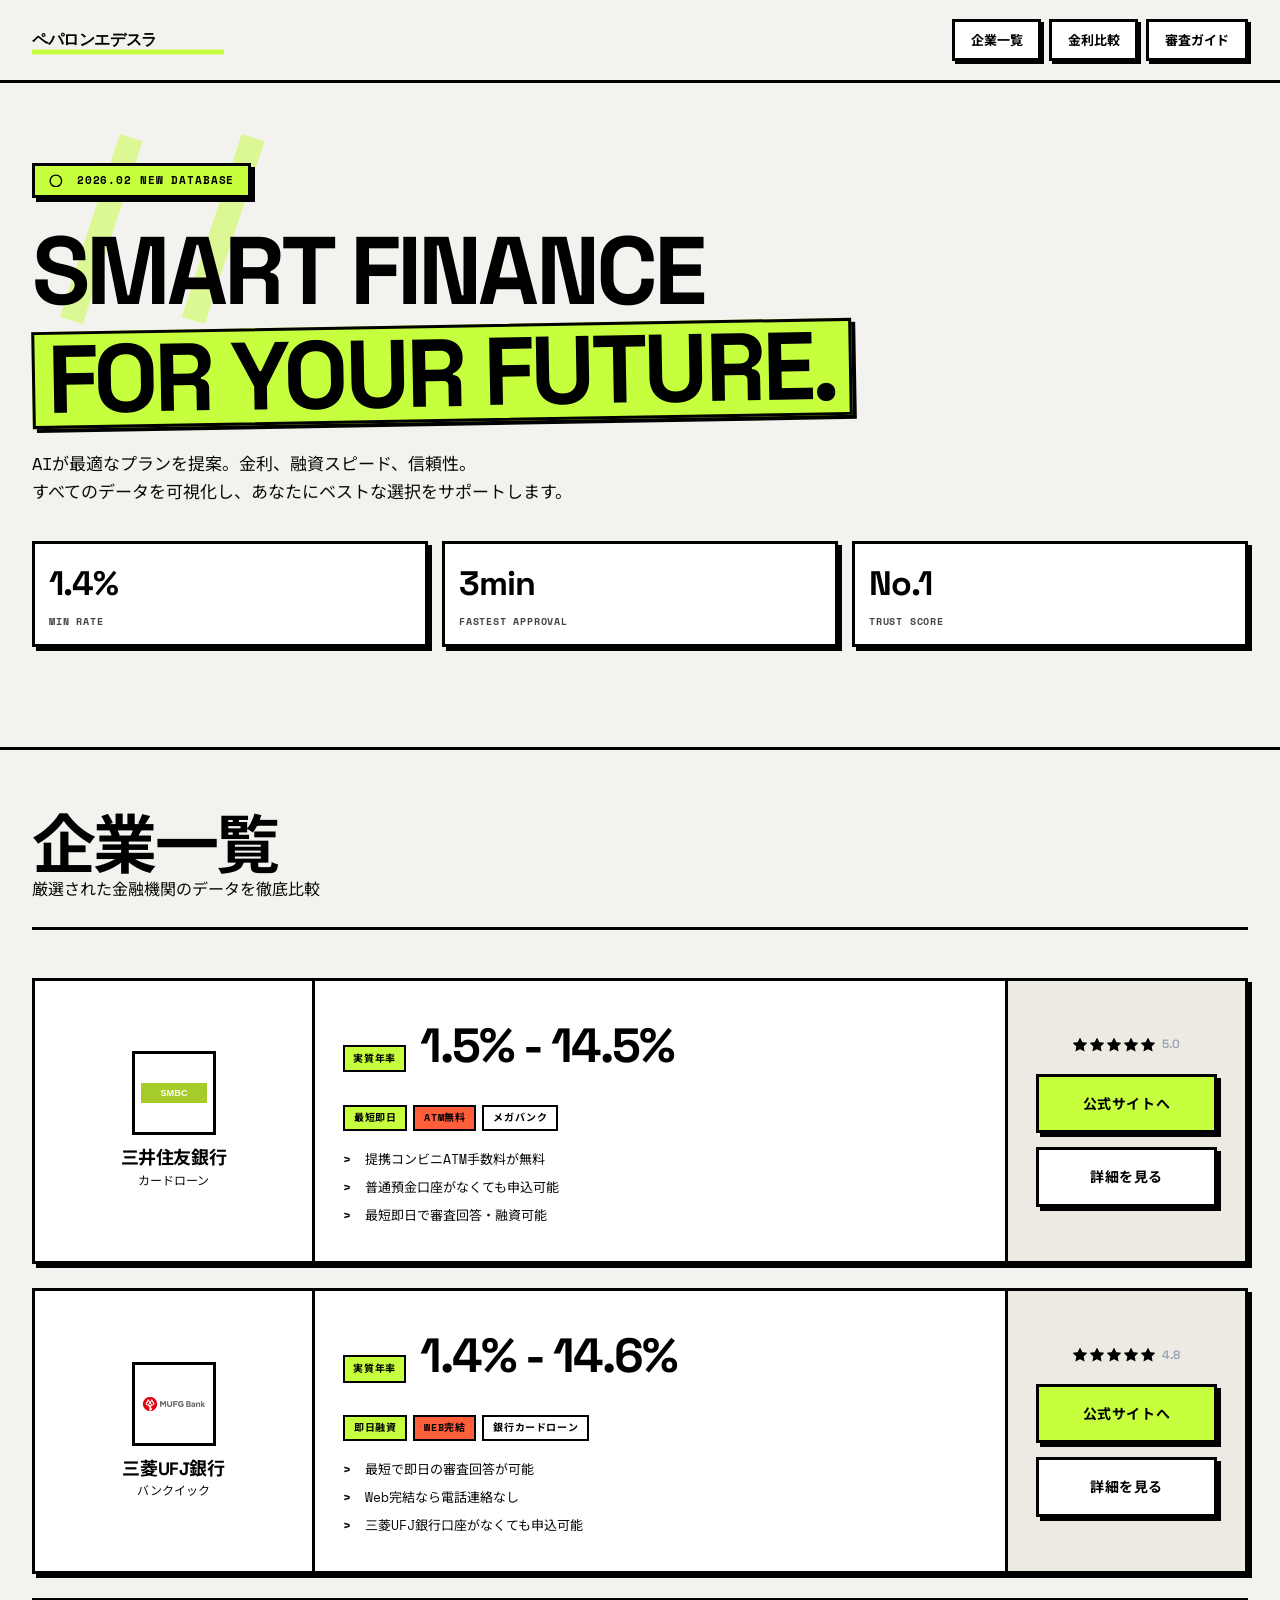
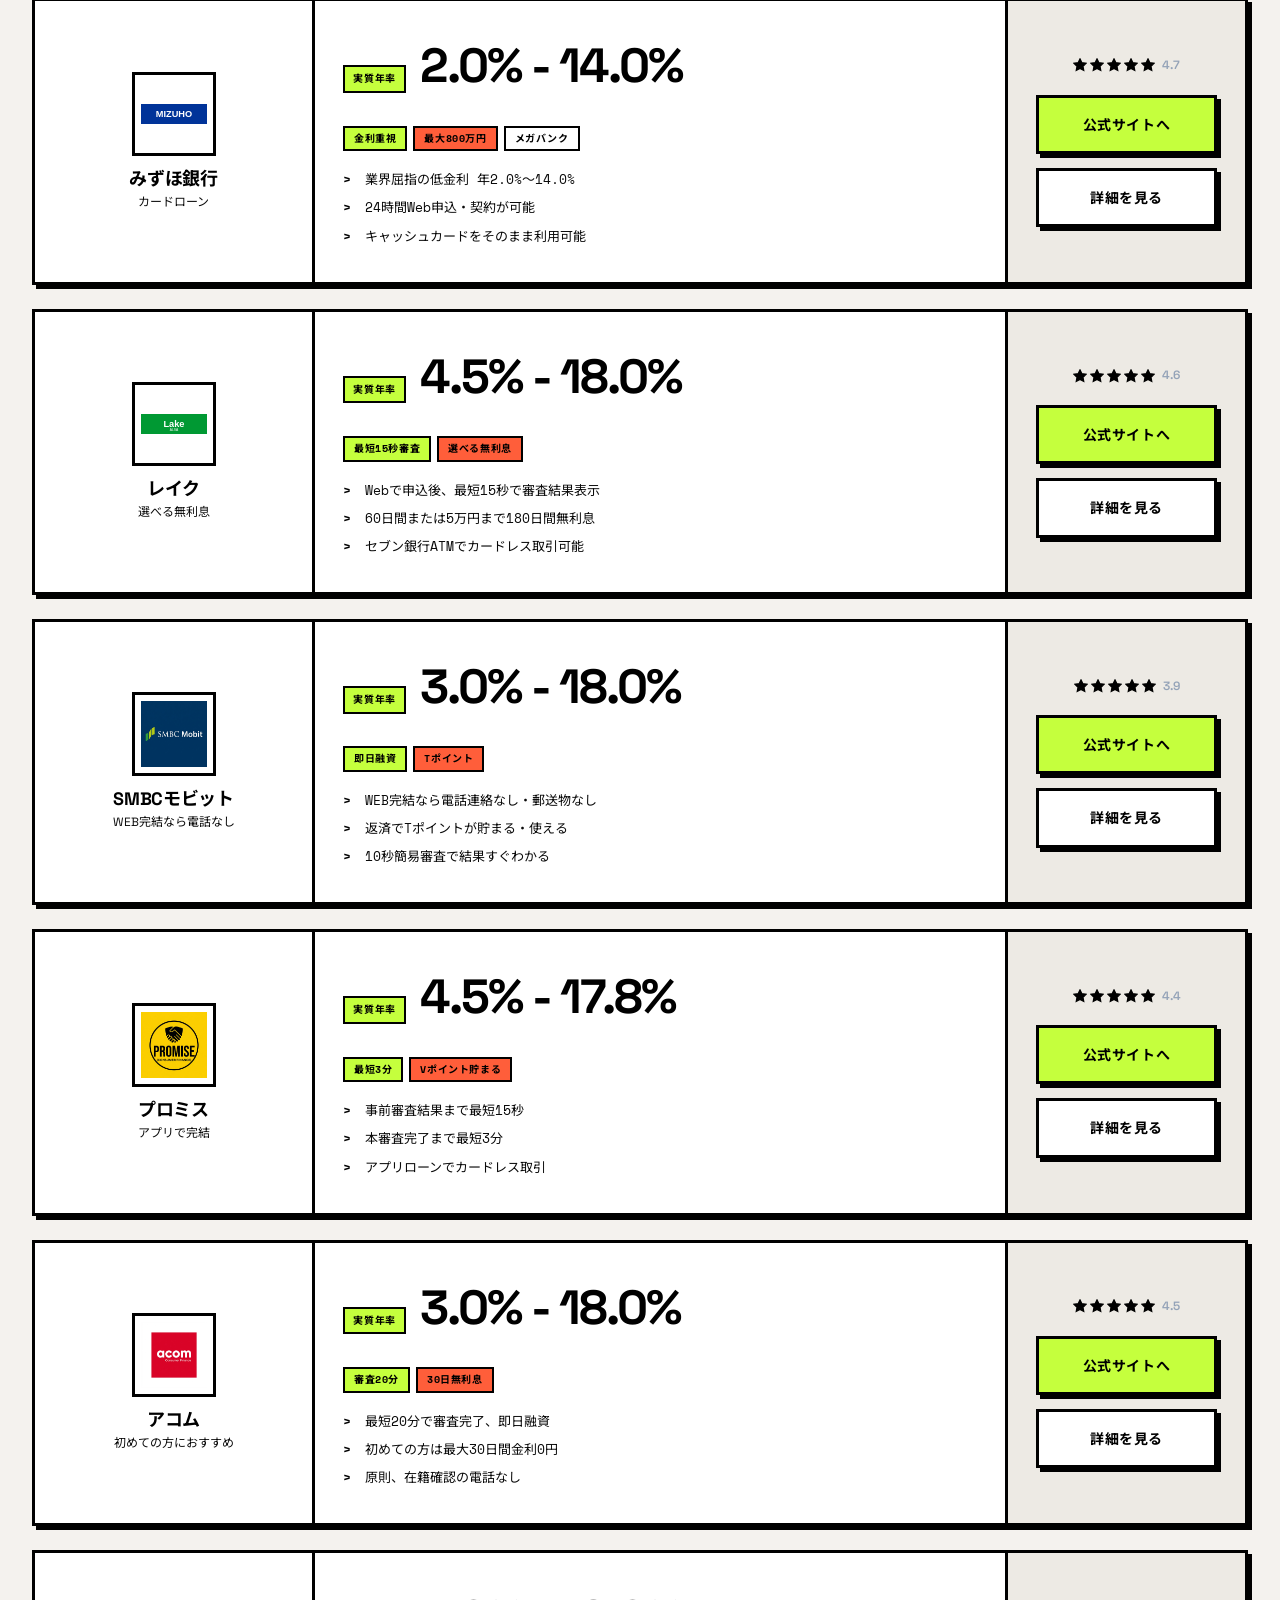
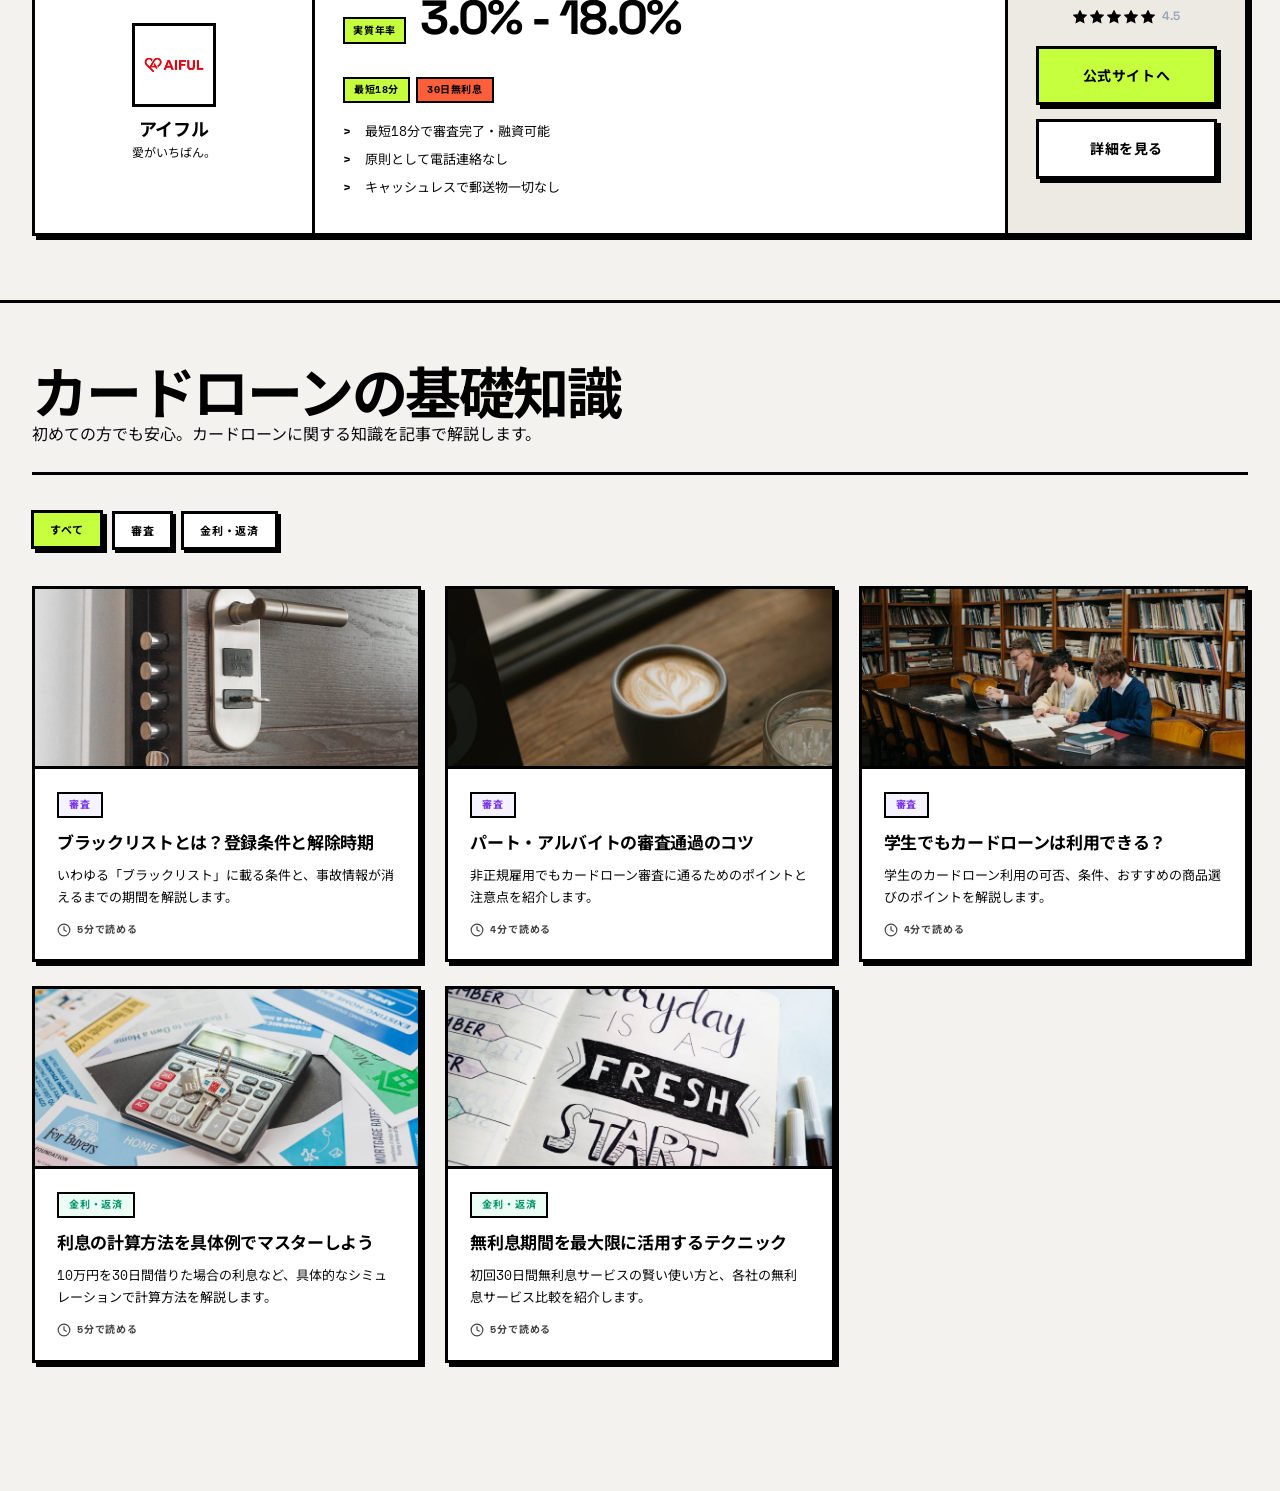
==== index.html @ 6bee485d "Initial commit: ペパロンエデスラ HTMLサイト" ====
<!DOCTYPE html>
<html lang="ja">

<head>
    <meta charset="UTF-8">
    <meta name="viewport" content="width=device-width, initial-scale=1.0">
    <link rel="icon" type="image/svg+xml" href="favicon.svg">
    <meta name="description" content="ペパロンエデスラ｜カードローンの主要8社を比較。金利と限度額、審査スピードを軸に厳選してまとめています。">
    <title>ペパロンエデスラ｜カードローン比較</title>

    <!-- Fonts -->
    <link rel="preconnect" href="https://fonts.googleapis.com">
    <link rel="preconnect" href="https://fonts.gstatic.com" crossorigin>
    <link
        href="https://fonts.googleapis.com/css2?family=Manrope:wght@400;600;700;800&family=Inter:wght@400;500;600;700&family=Noto+Sans+JP:wght@400;500;700&display=swap"
        rel="stylesheet">

    <!-- Main Stylesheet -->
    <link rel="stylesheet" href="style.css">
</head>

<body>

    <!-- HEADER -->
    <header class="site-header">
        <div class="container header-inner">
            <a href="index.html" class="logo">
                <img src="images/logo-full.svg" alt="ペパロンエデスラ" class="logo-full">
            </a>
            <button class="mobile-menu-btn" aria-label="Menu" aria-expanded="false">
                <span></span>
                <span></span>
                <span></span>
            </button>
            <nav class="nav-links">
                <a href="index.html#ranking" class="nav-link">企業一覧</a>
                <a href="compare.html" class="nav-link">金利比較</a>
                <a href="guide.html" class="nav-link">審査ガイド</a>
            </nav>
        </div>
    </header>

    <!-- HERO SECTION -->
    <section class="hero">
        <div class="container hero-grid">

            <!-- Hero Left: Content -->
            <div class="hero-content">
                <div class="hero-label">
                    <svg class="icon" xmlns="http://www.w3.org/2000/svg" viewBox="0 0 24 24" fill="currentColor"
                        stroke="none">
                        <circle cx="12" cy="12" r="10"></circle>
                    </svg> 2026.02 New Database
                </div>
                <h1 class="hero-title">
                    Smart Finance <br>
                    <span>for Your Future.</span>
                </h1>
                <p class="hero-desc">
                    AIが最適なプランを提案。金利、融資スピード、信頼性。<br>
                    すべてのデータを可視化し、あなたにベストな選択をサポートします。
                </p>

                <div class="hero-stats">
                    <div class="stat-item">
                        <span class="stat-val">1.4%</span>
                        <span class="stat-label">Min Rate</span>
                    </div>
                    <div class="stat-item">
                        <span class="stat-val">3min</span>
                        <span class="stat-label">Fastest Approval</span>
                    </div>
                    <div class="stat-item">
                        <span class="stat-val">No.1</span>
                        <span class="stat-label">Trust Score</span>
                    </div>
                </div>
            </div>


        </div>
    </section>

    <!-- RANKING SECTION -->
    <section class="section-ranking">
        <div class="container">

            <div class="ranking-header">
                <h2 class="ranking-title">企業一覧</h2>
                <p style="color:var(--ft-text-light)">厳選された金融機関のデータを徹底比較</p>
            </div>

            <div class="ranking-list">

                <!-- Rank 1: SMBC -->
                <div class="card card-ranking rank-1">

                    <div class="card-col-brand">
                        <img src="images/logo-smbc.svg" alt="SMBC" class="brand-logo-img">
                        <h3 class="brand-name">三井住友銀行</h3>
                        <p style="font-size:12px; color:var(--ft-text-light); margin-top:4px;">カードローン</p>
                    </div>
                    <div class="card-col-details">
                        <div class="rate-group">
                            <span class="rate-label">実質年率</span>
                            <span class="rate-value">1.5% - 14.5%</span>
                        </div>
                        <div class="badge-group">
                            <span class="badge badge-blue">最短即日</span>
                            <span class="badge badge-cyan">ATM無料</span>
                            <span class="badge badge-gray">メガバンク</span>
                        </div>
                        <ul class="feature-list">
                            <li><svg class="icon" xmlns="http://www.w3.org/2000/svg" viewBox="0 0 24 24">
                                    <polyline points="20 6 9 17 4 12"></polyline>
                                </svg> 提携コンビニATM手数料が無料</li>
                            <li><svg class="icon" xmlns="http://www.w3.org/2000/svg" viewBox="0 0 24 24">
                                    <polyline points="20 6 9 17 4 12"></polyline>
                                </svg> 普通預金口座がなくても申込可能</li>
                            <li><svg class="icon" xmlns="http://www.w3.org/2000/svg" viewBox="0 0 24 24">
                                    <polyline points="20 6 9 17 4 12"></polyline>
                                </svg> 最短即日で審査回答・融資可能</li>
                        </ul>
                    </div>
                    <div class="card-col-action">
                        <div class="review-stars">
                            <svg class="icon" xmlns="http://www.w3.org/2000/svg" viewBox="0 0 24 24" fill="currentColor"
                                stroke="none">
                                <polygon
                                    points="12 2 15.09 8.26 22 9.27 17 14.14 18.18 21.02 12 17.77 5.82 21.02 7 14.14 2 9.27 8.91 8.26 12 2">
                                </polygon>
                            </svg>
                            <svg class="icon" xmlns="http://www.w3.org/2000/svg" viewBox="0 0 24 24" fill="currentColor"
                                stroke="none">
                                <polygon
                                    points="12 2 15.09 8.26 22 9.27 17 14.14 18.18 21.02 12 17.77 5.82 21.02 7 14.14 2 9.27 8.91 8.26 12 2">
                                </polygon>
                            </svg>
                            <svg class="icon" xmlns="http://www.w3.org/2000/svg" viewBox="0 0 24 24" fill="currentColor"
                                stroke="none">
                                <polygon
                                    points="12 2 15.09 8.26 22 9.27 17 14.14 18.18 21.02 12 17.77 5.82 21.02 7 14.14 2 9.27 8.91 8.26 12 2">
                                </polygon>
                            </svg>
                            <svg class="icon" xmlns="http://www.w3.org/2000/svg" viewBox="0 0 24 24" fill="currentColor"
                                stroke="none">
                                <polygon
                                    points="12 2 15.09 8.26 22 9.27 17 14.14 18.18 21.02 12 17.77 5.82 21.02 7 14.14 2 9.27 8.91 8.26 12 2">
                                </polygon>
                            </svg>
                            <svg class="icon" xmlns="http://www.w3.org/2000/svg" viewBox="0 0 24 24" fill="currentColor"
                                stroke="none">
                                <polygon
                                    points="12 2 15.09 8.26 22 9.27 17 14.14 18.18 21.02 12 17.77 5.82 21.02 7 14.14 2 9.27 8.91 8.26 12 2">
                                </polygon>
                            </svg>
                            <span style="font-size:12px; color:#94a3b8; font-weight:600; margin-left:4px;">5.0</span>
                        </div>
                        <button class="btn btn-primary full-width">公式サイトへ</button>
                        <a href="smbc.html" class="btn btn-secondary full-width">詳細を見る</a>
                    </div>
                </div>

                <!-- Rank 2: MUFG -->
                <div class="card card-ranking rank-2">

                    <div class="card-col-brand">
                        <img src="images/mufg.png" alt="Mitsubishi UFJ Bank" class="brand-logo-img">
                        <h3 class="brand-name">三菱UFJ銀行</h3>
                        <p style="font-size:12px; color:var(--ft-text-light); margin-top:4px;">バンクイック</p>
                    </div>
                    <div class="card-col-details">
                        <div class="rate-group">
                            <span class="rate-label">実質年率</span>
                            <span class="rate-value">1.4% - 14.6%</span>
                        </div>
                        <div class="badge-group">
                            <span class="badge badge-blue">即日融資</span>
                            <span class="badge badge-cyan">Web完結</span>
                            <span class="badge badge-gray">銀行カードローン</span>
                        </div>
                        <ul class="feature-list">
                            <li><svg class="icon" xmlns="http://www.w3.org/2000/svg" viewBox="0 0 24 24">
                                    <polyline points="20 6 9 17 4 12"></polyline>
                                </svg> 最短で即日の審査回答が可能</li>
                            <li><svg class="icon" xmlns="http://www.w3.org/2000/svg" viewBox="0 0 24 24">
                                    <polyline points="20 6 9 17 4 12"></polyline>
                                </svg> Web完結なら電話連絡なし</li>
                            <li><svg class="icon" xmlns="http://www.w3.org/2000/svg" viewBox="0 0 24 24">
                                    <polyline points="20 6 9 17 4 12"></polyline>
                                </svg> 三菱UFJ銀行口座がなくても申込可能</li>
                        </ul>
                    </div>
                    <div class="card-col-action">
                        <div class="review-stars">
                            <svg class="icon" xmlns="http://www.w3.org/2000/svg" viewBox="0 0 24 24" fill="currentColor"
                                stroke="none">
                                <polygon
                                    points="12 2 15.09 8.26 22 9.27 17 14.14 18.18 21.02 12 17.77 5.82 21.02 7 14.14 2 9.27 8.91 8.26 12 2">
                                </polygon>
                            </svg>
                            <svg class="icon" xmlns="http://www.w3.org/2000/svg" viewBox="0 0 24 24" fill="currentColor"
                                stroke="none">
                                <polygon
                                    points="12 2 15.09 8.26 22 9.27 17 14.14 18.18 21.02 12 17.77 5.82 21.02 7 14.14 2 9.27 8.91 8.26 12 2">
                                </polygon>
                            </svg>
                            <svg class="icon" xmlns="http://www.w3.org/2000/svg" viewBox="0 0 24 24" fill="currentColor"
                                stroke="none">
                                <polygon
                                    points="12 2 15.09 8.26 22 9.27 17 14.14 18.18 21.02 12 17.77 5.82 21.02 7 14.14 2 9.27 8.91 8.26 12 2">
                                </polygon>
                            </svg>
                            <svg class="icon" xmlns="http://www.w3.org/2000/svg" viewBox="0 0 24 24" fill="currentColor"
                                stroke="none">
                                <polygon
                                    points="12 2 15.09 8.26 22 9.27 17 14.14 18.18 21.02 12 17.77 5.82 21.02 7 14.14 2 9.27 8.91 8.26 12 2">
                                </polygon>
                            </svg>
                            <svg class="icon" xmlns="http://www.w3.org/2000/svg" viewBox="0 0 24 24" fill="currentColor"
                                stroke="none">
                                <polygon
                                    points="12 2 15.09 8.26 22 9.27 17 14.14 18.18 21.02 12 17.77 5.82 21.02 7 14.14 2 9.27 8.91 8.26 12 2">
                                </polygon>
                            </svg>
                            <span style="font-size:12px; color:#94a3b8; font-weight:600; margin-left:4px;">4.8</span>
                        </div>
                        <button class="btn btn-primary full-width">公式サイトへ</button>
                        <a href="mufg.html" class="btn btn-secondary full-width">詳細を見る</a>
                    </div>
                </div>

                <!-- Rank 3: Mizuho -->
                <div class="card card-ranking rank-3">

                    <div class="card-col-brand">
                        <img src="images/logo-mizuho.svg" alt="Mizuho Bank" class="brand-logo-img">
                        <h3 class="brand-name">みずほ銀行</h3>
                        <p style="font-size:12px; color:var(--ft-text-light); margin-top:4px;">カードローン</p>
                    </div>
                    <div class="card-col-details">
                        <div class="rate-group">
                            <span class="rate-label">実質年率</span>
                            <span class="rate-value">2.0% - 14.0%</span>
                        </div>
                        <div class="badge-group">
                            <span class="badge badge-blue">金利重視</span>
                            <span class="badge badge-cyan">最大800万円</span>
                            <span class="badge badge-gray">メガバンク</span>
                        </div>
                        <ul class="feature-list">
                            <li><svg class="icon" xmlns="http://www.w3.org/2000/svg" viewBox="0 0 24 24">
                                    <polyline points="20 6 9 17 4 12"></polyline>
                                </svg> 業界屈指の低金利 年2.0%〜14.0%</li>
                            <li><svg class="icon" xmlns="http://www.w3.org/2000/svg" viewBox="0 0 24 24">
                                    <polyline points="20 6 9 17 4 12"></polyline>
                                </svg> 24時間Web申込・契約が可能</li>
                            <li><svg class="icon" xmlns="http://www.w3.org/2000/svg" viewBox="0 0 24 24">
                                    <polyline points="20 6 9 17 4 12"></polyline>
                                </svg> キャッシュカードをそのまま利用可能</li>
                        </ul>
                    </div>
                    <div class="card-col-action">
                        <div class="review-stars">
                            <svg class="icon" xmlns="http://www.w3.org/2000/svg" viewBox="0 0 24 24" fill="currentColor"
                                stroke="none">
                                <polygon
                                    points="12 2 15.09 8.26 22 9.27 17 14.14 18.18 21.02 12 17.77 5.82 21.02 7 14.14 2 9.27 8.91 8.26 12 2">
                                </polygon>
                            </svg>
                            <svg class="icon" xmlns="http://www.w3.org/2000/svg" viewBox="0 0 24 24" fill="currentColor"
                                stroke="none">
                                <polygon
                                    points="12 2 15.09 8.26 22 9.27 17 14.14 18.18 21.02 12 17.77 5.82 21.02 7 14.14 2 9.27 8.91 8.26 12 2">
                                </polygon>
                            </svg>
                            <svg class="icon" xmlns="http://www.w3.org/2000/svg" viewBox="0 0 24 24" fill="currentColor"
                                stroke="none">
                                <polygon
                                    points="12 2 15.09 8.26 22 9.27 17 14.14 18.18 21.02 12 17.77 5.82 21.02 7 14.14 2 9.27 8.91 8.26 12 2">
                                </polygon>
                            </svg>
                            <svg class="icon" xmlns="http://www.w3.org/2000/svg" viewBox="0 0 24 24" fill="currentColor"
                                stroke="none">
                                <polygon
                                    points="12 2 15.09 8.26 22 9.27 17 14.14 18.18 21.02 12 17.77 5.82 21.02 7 14.14 2 9.27 8.91 8.26 12 2">
                                </polygon>
                            </svg>
                            <svg class="icon" xmlns="http://www.w3.org/2000/svg" viewBox="0 0 24 24" fill="currentColor"
                                stroke="none">
                                <polygon
                                    points="12 2 15.09 8.26 22 9.27 17 14.14 18.18 21.02 12 17.77 5.82 21.02 7 14.14 2 9.27 8.91 8.26 12 2">
                                </polygon>
                            </svg>
                            <span style="font-size:12px; color:#94a3b8; font-weight:600; margin-left:4px;">4.7</span>
                        </div>
                        <button class="btn btn-primary full-width">公式サイトへ</button>
                        <a href="mizuho.html" class="btn btn-secondary full-width">詳細を見る</a>
                    </div>
                </div>

                <!-- Rank 4: Lake -->
                <div class="card card-ranking">

                    <div class="card-col-brand">
                        <img src="images/logo-lake.svg" alt="Lake" class="brand-logo-img">
                        <h3 class="brand-name">レイク</h3>
                        <p style="font-size:12px; color:var(--ft-text-light); margin-top:4px;">選べる無利息</p>
                    </div>
                    <div class="card-col-details">
                        <div class="rate-group">
                            <span class="rate-label">実質年率</span>
                            <span class="rate-value">4.5% - 18.0%</span>
                        </div>
                        <div class="badge-group">
                            <span class="badge badge-blue">最短15秒審査</span>
                            <span class="badge badge-cyan">選べる無利息</span>
                        </div>
                        <ul class="feature-list">
                            <li><svg class="icon" xmlns="http://www.w3.org/2000/svg" viewBox="0 0 24 24">
                                    <polyline points="20 6 9 17 4 12"></polyline>
                                </svg> Webで申込後、最短15秒で審査結果表示</li>
                            <li><svg class="icon" xmlns="http://www.w3.org/2000/svg" viewBox="0 0 24 24">
                                    <polyline points="20 6 9 17 4 12"></polyline>
                                </svg> 60日間または5万円まで180日間無利息</li>
                            <li><svg class="icon" xmlns="http://www.w3.org/2000/svg" viewBox="0 0 24 24">
                                    <polyline points="20 6 9 17 4 12"></polyline>
                                </svg> セブン銀行ATMでカードレス取引可能</li>
                        </ul>
                    </div>
                    <div class="card-col-action">
                        <div class="review-stars">
                            <svg class="icon" xmlns="http://www.w3.org/2000/svg" viewBox="0 0 24 24" fill="currentColor"
                                stroke="none">
                                <polygon
                                    points="12 2 15.09 8.26 22 9.27 17 14.14 18.18 21.02 12 17.77 5.82 21.02 7 14.14 2 9.27 8.91 8.26 12 2">
                                </polygon>
                            </svg>
                            <svg class="icon" xmlns="http://www.w3.org/2000/svg" viewBox="0 0 24 24" fill="currentColor"
                                stroke="none">
                                <polygon
                                    points="12 2 15.09 8.26 22 9.27 17 14.14 18.18 21.02 12 17.77 5.82 21.02 7 14.14 2 9.27 8.91 8.26 12 2">
                                </polygon>
                            </svg>
                            <svg class="icon" xmlns="http://www.w3.org/2000/svg" viewBox="0 0 24 24" fill="currentColor"
                                stroke="none">
                                <polygon
                                    points="12 2 15.09 8.26 22 9.27 17 14.14 18.18 21.02 12 17.77 5.82 21.02 7 14.14 2 9.27 8.91 8.26 12 2">
                                </polygon>
                            </svg>
                            <svg class="icon" xmlns="http://www.w3.org/2000/svg" viewBox="0 0 24 24" fill="currentColor"
                                stroke="none">
                                <polygon
                                    points="12 2 15.09 8.26 22 9.27 17 14.14 18.18 21.02 12 17.77 5.82 21.02 7 14.14 2 9.27 8.91 8.26 12 2">
                                </polygon>
                            </svg>
                            <svg class="icon" xmlns="http://www.w3.org/2000/svg" viewBox="0 0 24 24" fill="currentColor"
                                stroke="none">
                                <polygon
                                    points="12 2 15.09 8.26 22 9.27 17 14.14 18.18 21.02 12 17.77 5.82 21.02 7 14.14 2 9.27 8.91 8.26 12 2">
                                </polygon>
                            </svg>
                            <span style="font-size:12px; color:#94a3b8; font-weight:600; margin-left:4px;">4.6</span>
                        </div>
                        <button class="btn btn-primary full-width">公式サイトへ</button>
                        <a href="lake.html" class="btn btn-secondary full-width">詳細を見る</a>
                    </div>
                </div>

                <!-- Rank 5: Mobit -->
                <div class="card card-ranking">

                    <div class="card-col-brand">
                        <img src="images/mobit.png" alt="SMBC Mobit" class="brand-logo-img">
                        <h3 class="brand-name">SMBCモビット</h3>
                        <p style="font-size:12px; color:var(--ft-text-light); margin-top:4px;">WEB完結なら電話なし</p>
                    </div>
                    <div class="card-col-details">
                        <div class="rate-group">
                            <span class="rate-label">実質年率</span>
                            <span class="rate-value">3.0% - 18.0%</span>
                        </div>
                        <div class="badge-group">
                            <span class="badge badge-blue">即日融資</span>
                            <span class="badge badge-cyan">Tポイント</span>
                        </div>
                        <ul class="feature-list">
                            <li><svg class="icon" xmlns="http://www.w3.org/2000/svg" viewBox="0 0 24 24">
                                    <polyline points="20 6 9 17 4 12"></polyline>
                                </svg> WEB完結なら電話連絡なし・郵送物なし</li>
                            <li><svg class="icon" xmlns="http://www.w3.org/2000/svg" viewBox="0 0 24 24">
                                    <polyline points="20 6 9 17 4 12"></polyline>
                                </svg> 返済でTポイントが貯まる・使える</li>
                            <li><svg class="icon" xmlns="http://www.w3.org/2000/svg" viewBox="0 0 24 24">
                                    <polyline points="20 6 9 17 4 12"></polyline>
                                </svg> 10秒簡易審査で結果すぐわかる</li>
                        </ul>
                    </div>
                    <div class="card-col-action">
                        <div class="review-stars">
                            <svg class="icon" xmlns="http://www.w3.org/2000/svg" viewBox="0 0 24 24" fill="currentColor"
                                stroke="none">
                                <polygon
                                    points="12 2 15.09 8.26 22 9.27 17 14.14 18.18 21.02 12 17.77 5.82 21.02 7 14.14 2 9.27 8.91 8.26 12 2">
                                </polygon>
                            </svg>
                            <svg class="icon" xmlns="http://www.w3.org/2000/svg" viewBox="0 0 24 24" fill="currentColor"
                                stroke="none">
                                <polygon
                                    points="12 2 15.09 8.26 22 9.27 17 14.14 18.18 21.02 12 17.77 5.82 21.02 7 14.14 2 9.27 8.91 8.26 12 2">
                                </polygon>
                            </svg>
                            <svg class="icon" xmlns="http://www.w3.org/2000/svg" viewBox="0 0 24 24" fill="currentColor"
                                stroke="none">
                                <polygon
                                    points="12 2 15.09 8.26 22 9.27 17 14.14 18.18 21.02 12 17.77 5.82 21.02 7 14.14 2 9.27 8.91 8.26 12 2">
                                </polygon>
                            </svg>
                            <svg class="icon" xmlns="http://www.w3.org/2000/svg" viewBox="0 0 24 24" fill="currentColor"
                                stroke="none">
                                <polygon
                                    points="12 2 15.09 8.26 22 9.27 17 14.14 18.18 21.02 12 17.77 5.82 21.02 7 14.14 2 9.27 8.91 8.26 12 2">
                                </polygon>
                            </svg>
                            <svg class="icon" xmlns="http://www.w3.org/2000/svg" viewBox="0 0 24 24" fill="none"
                                stroke="currentColor">
                                <polygon
                                    points="12 2 15.09 8.26 22 9.27 17 14.14 18.18 21.02 12 17.77 5.82 21.02 7 14.14 2 9.27 8.91 8.26 12 2">
                                </polygon>
                            </svg>
                            <span style="font-size:12px; color:#94a3b8; font-weight:600; margin-left:4px;">3.9</span>
                        </div>
                        <button class="btn btn-primary full-width">公式サイトへ</button>
                        <a href="mobit.html" class="btn btn-secondary full-width">詳細を見る</a>
                    </div>
                </div>

                <!-- Rank 6: Promise -->
                <div class="card card-ranking">

                    <div class="card-col-brand">
                        <img src="images/promise.png" alt="Promise" class="brand-logo-img">
                        <h3 class="brand-name">プロミス</h3>
                        <p style="font-size:12px; color:var(--ft-text-light); margin-top:4px;">アプリで完結</p>
                    </div>
                    <div class="card-col-details">
                        <div class="rate-group">
                            <span class="rate-label">実質年率</span>
                            <span class="rate-value">4.5% - 17.8%</span>
                        </div>
                        <div class="badge-group">
                            <span class="badge badge-blue">最短3分</span>
                            <span class="badge badge-cyan">Vポイント貯まる</span>
                        </div>
                        <ul class="feature-list">
                            <li><svg class="icon" xmlns="http://www.w3.org/2000/svg" viewBox="0 0 24 24">
                                    <polyline points="20 6 9 17 4 12"></polyline>
                                </svg> 事前審査結果まで最短15秒</li>
                            <li><svg class="icon" xmlns="http://www.w3.org/2000/svg" viewBox="0 0 24 24">
                                    <polyline points="20 6 9 17 4 12"></polyline>
                                </svg> 本審査完了まで最短3分</li>
                            <li><svg class="icon" xmlns="http://www.w3.org/2000/svg" viewBox="0 0 24 24">
                                    <polyline points="20 6 9 17 4 12"></polyline>
                                </svg> アプリローンでカードレス取引</li>
                        </ul>
                    </div>
                    <div class="card-col-action">
                        <div class="review-stars">
                            <svg class="icon" xmlns="http://www.w3.org/2000/svg" viewBox="0 0 24 24" fill="currentColor"
                                stroke="none">
                                <polygon
                                    points="12 2 15.09 8.26 22 9.27 17 14.14 18.18 21.02 12 17.77 5.82 21.02 7 14.14 2 9.27 8.91 8.26 12 2">
                                </polygon>
                            </svg>
                            <svg class="icon" xmlns="http://www.w3.org/2000/svg" viewBox="0 0 24 24" fill="currentColor"
                                stroke="none">
                                <polygon
                                    points="12 2 15.09 8.26 22 9.27 17 14.14 18.18 21.02 12 17.77 5.82 21.02 7 14.14 2 9.27 8.91 8.26 12 2">
                                </polygon>
                            </svg>
                            <svg class="icon" xmlns="http://www.w3.org/2000/svg" viewBox="0 0 24 24" fill="currentColor"
                                stroke="none">
                                <polygon
                                    points="12 2 15.09 8.26 22 9.27 17 14.14 18.18 21.02 12 17.77 5.82 21.02 7 14.14 2 9.27 8.91 8.26 12 2">
                                </polygon>
                            </svg>
                            <svg class="icon" xmlns="http://www.w3.org/2000/svg" viewBox="0 0 24 24" fill="currentColor"
                                stroke="none">
                                <polygon
                                    points="12 2 15.09 8.26 22 9.27 17 14.14 18.18 21.02 12 17.77 5.82 21.02 7 14.14 2 9.27 8.91 8.26 12 2">
                                </polygon>
                            </svg>
                            <svg class="icon" xmlns="http://www.w3.org/2000/svg" viewBox="0 0 24 24" fill="none"
                                stroke="currentColor">
                                <polygon
                                    points="12 2 15.09 8.26 22 9.27 17 14.14 18.18 21.02 12 17.77 5.82 21.02 7 14.14 2 9.27 8.91 8.26 12 2">
                                </polygon>
                            </svg>
                            <span style="font-size:12px; color:#94a3b8; font-weight:600; margin-left:4px;">4.4</span>
                        </div>
                        <button class="btn btn-primary full-width">公式サイトへ</button>
                        <a href="promise.html" class="btn btn-secondary full-width">詳細を見る</a>
                    </div>
                </div>

                <!-- Rank 7: Acom -->
                <div class="card card-ranking">

                    <div class="card-col-brand">
                        <img src="images/acom.png" alt="Acom" class="brand-logo-img">
                        <h3 class="brand-name">アコム</h3>
                        <p style="font-size:12px; color:var(--ft-text-light); margin-top:4px;">初めての方におすすめ</p>
                    </div>
                    <div class="card-col-details">
                        <div class="rate-group">
                            <span class="rate-label">実質年率</span>
                            <span class="rate-value">3.0% - 18.0%</span>
                        </div>
                        <div class="badge-group">
                            <span class="badge badge-blue">審査20分</span>
                            <span class="badge badge-cyan">30日無利息</span>
                        </div>
                        <ul class="feature-list">
                            <li><svg class="icon" xmlns="http://www.w3.org/2000/svg" viewBox="0 0 24 24">
                                    <polyline points="20 6 9 17 4 12"></polyline>
                                </svg> 最短20分で審査完了、即日融資</li>
                            <li><svg class="icon" xmlns="http://www.w3.org/2000/svg" viewBox="0 0 24 24">
                                    <polyline points="20 6 9 17 4 12"></polyline>
                                </svg> 初めての方は最大30日間金利0円</li>
                            <li><svg class="icon" xmlns="http://www.w3.org/2000/svg" viewBox="0 0 24 24">
                                    <polyline points="20 6 9 17 4 12"></polyline>
                                </svg> 原則、在籍確認の電話なし</li>
                        </ul>
                    </div>
                    <div class="card-col-action">
                        <div class="review-stars">
                            <svg class="icon" xmlns="http://www.w3.org/2000/svg" viewBox="0 0 24 24" fill="currentColor"
                                stroke="none">
                                <polygon
                                    points="12 2 15.09 8.26 22 9.27 17 14.14 18.18 21.02 12 17.77 5.82 21.02 7 14.14 2 9.27 8.91 8.26 12 2">
                                </polygon>
                            </svg>
                            <svg class="icon" xmlns="http://www.w3.org/2000/svg" viewBox="0 0 24 24" fill="currentColor"
                                stroke="none">
                                <polygon
                                    points="12 2 15.09 8.26 22 9.27 17 14.14 18.18 21.02 12 17.77 5.82 21.02 7 14.14 2 9.27 8.91 8.26 12 2">
                                </polygon>
                            </svg>
                            <svg class="icon" xmlns="http://www.w3.org/2000/svg" viewBox="0 0 24 24" fill="currentColor"
                                stroke="none">
                                <polygon
                                    points="12 2 15.09 8.26 22 9.27 17 14.14 18.18 21.02 12 17.77 5.82 21.02 7 14.14 2 9.27 8.91 8.26 12 2">
                                </polygon>
                            </svg>
                            <svg class="icon" xmlns="http://www.w3.org/2000/svg" viewBox="0 0 24 24" fill="currentColor"
                                stroke="none">
                                <polygon
                                    points="12 2 15.09 8.26 22 9.27 17 14.14 18.18 21.02 12 17.77 5.82 21.02 7 14.14 2 9.27 8.91 8.26 12 2">
                                </polygon>
                            </svg>
                            <svg class="icon" xmlns="http://www.w3.org/2000/svg" viewBox="0 0 24 24" fill="none"
                                stroke="currentColor">
                                <polygon
                                    points="12 2 15.09 8.26 22 9.27 17 14.14 18.18 21.02 12 17.77 5.82 21.02 7 14.14 2 9.27 8.91 8.26 12 2">
                                </polygon>
                            </svg>
                            <span style="font-size:12px; color:#94a3b8; font-weight:600; margin-left:4px;">4.5</span>
                        </div>
                        <button class="btn btn-primary full-width">公式サイトへ</button>
                        <a href="acom.html" class="btn btn-secondary full-width">詳細を見る</a>
                    </div>
                </div>

                <!-- Rank 8: Aiful -->
                <div class="card card-ranking">

                    <div class="card-col-brand">
                        <img src="images/aiful.png" alt="Aiful" class="brand-logo-img">
                        <h3 class="brand-name">アイフル</h3>
                        <p style="font-size:12px; color:var(--ft-text-light); margin-top:4px;">愛がいちばん。</p>
                    </div>
                    <div class="card-col-details">
                        <div class="rate-group">
                            <span class="rate-label">実質年率</span>
                            <span class="rate-value">3.0% - 18.0%</span>
                        </div>
                        <div class="badge-group">
                            <span class="badge badge-blue">最短18分</span>
                            <span class="badge badge-cyan">30日無利息</span>
                        </div>
                        <ul class="feature-list">
                            <li><svg class="icon" xmlns="http://www.w3.org/2000/svg" viewBox="0 0 24 24">
                                    <polyline points="20 6 9 17 4 12"></polyline>
                                </svg> 最短18分で審査完了・融資可能</li>
                            <li><svg class="icon" xmlns="http://www.w3.org/2000/svg" viewBox="0 0 24 24">
                                    <polyline points="20 6 9 17 4 12"></polyline>
                                </svg> 原則として電話連絡なし</li>
                            <li><svg class="icon" xmlns="http://www.w3.org/2000/svg" viewBox="0 0 24 24">
                                    <polyline points="20 6 9 17 4 12"></polyline>
                                </svg> キャッシュレスで郵送物一切なし</li>
                        </ul>
                    </div>
                    <div class="card-col-action">
                        <div class="review-stars">
                            <svg class="icon" xmlns="http://www.w3.org/2000/svg" viewBox="0 0 24 24" fill="currentColor"
                                stroke="none">
                                <polygon
                                    points="12 2 15.09 8.26 22 9.27 17 14.14 18.18 21.02 12 17.77 5.82 21.02 7 14.14 2 9.27 8.91 8.26 12 2">
                                </polygon>
                            </svg>
                            <svg class="icon" xmlns="http://www.w3.org/2000/svg" viewBox="0 0 24 24" fill="currentColor"
                                stroke="none">
                                <polygon
                                    points="12 2 15.09 8.26 22 9.27 17 14.14 18.18 21.02 12 17.77 5.82 21.02 7 14.14 2 9.27 8.91 8.26 12 2">
                                </polygon>
                            </svg>
                            <svg class="icon" xmlns="http://www.w3.org/2000/svg" viewBox="0 0 24 24" fill="currentColor"
                                stroke="none">
                                <polygon
                                    points="12 2 15.09 8.26 22 9.27 17 14.14 18.18 21.02 12 17.77 5.82 21.02 7 14.14 2 9.27 8.91 8.26 12 2">
                                </polygon>
                            </svg>
                            <svg class="icon" xmlns="http://www.w3.org/2000/svg" viewBox="0 0 24 24" fill="currentColor"
                                stroke="none">
                                <polygon
                                    points="12 2 15.09 8.26 22 9.27 17 14.14 18.18 21.02 12 17.77 5.82 21.02 7 14.14 2 9.27 8.91 8.26 12 2">
                                </polygon>
                            </svg>
                            <svg class="icon" xmlns="http://www.w3.org/2000/svg" viewBox="0 0 24 24" fill="currentColor"
                                stroke="none">
                                <polygon
                                    points="12 2 15.09 8.26 22 9.27 17 14.14 18.18 21.02 12 17.77 5.82 21.02 7 14.14 2 9.27 8.91 8.26 12 2">
                                </polygon>
                            </svg>
                            <span style="font-size:12px; color:#94a3b8; font-weight:600; margin-left:4px;">4.5</span>
                        </div>
                        <button class="btn btn-primary full-width">公式サイトへ</button>
                        <a href="aiful.html" class="btn btn-secondary full-width">詳細を見る</a>
                    </div>
                </div>

            </div>
        </div>
    </section>

    <!-- Knowledge Articles -->
    <section class="knowledge-section" id="knowledge">
        <div class="container">
            <div class="knowledge-header">
                <h2 class="knowledge-title">カードローンの基礎知識</h2>
                <p style="color:var(--ft-text-light); font-size:16px;">初めての方でも安心。カードローンに関する知識を記事で解説します。</p>
            </div>
            <div class="knowledge-filters" id="knowledgeFilters"></div>
            <div class="knowledge-grid" id="knowledgeGrid"></div>
            <div class="knowledge-more" id="knowledgeMore"></div>
        </div>
    </section>

    <script src="js/main.js"></script>
</body>

</html>
---- style.css ----
/* ============================================================
   04 BRUTALIST — Raw, Off-grid, Lime Accent
   Space Mono × Space Grotesk
   ============================================================ */
@import url('https://fonts.googleapis.com/css2?family=Space+Mono:wght@400;700&family=Space+Grotesk:wght@400;500;600;700&family=Noto+Sans+JP:wght@400;500;700&display=swap');

:root{
  --p:#C5FF3D; --p2:#A4DD18; --s:#FF5E3A;
  --black:#000; --text:#0A0A0A; --muted:#444; --dim:#888; --bd:#000;
  --bg:#F4F2EE; --bg2:#EDEAE4; --w:#fff; --dark:#000;
  --shadow:4px 4px 0 #000;
  --shadow-lg:8px 8px 0 #000;
  --r:0;
  --fh:'Space Grotesk','Noto Sans JP',sans-serif;
  --fb:'Space Mono','Noto Sans JP',monospace;
  --fbody:'Space Grotesk','Noto Sans JP',sans-serif;
}
*,*::before,*::after{box-sizing:border-box;margin:0;padding:0}
body{font-family:var(--fbody);color:var(--text);background:var(--bg);line-height:1.55;-webkit-font-smoothing:antialiased;overflow-x:hidden}
h1,h2,h3,h4,h5{font-family:var(--fh);color:var(--black);letter-spacing:-.02em;line-height:1.05;font-weight:700;text-transform:uppercase}
ul{list-style:none}a{color:inherit;text-decoration:none;transition:.1s}
button{font-family:inherit;cursor:pointer;border:none;background:none}
img{max-width:100%;display:block}
.container{width:100%;max-width:1280px;margin:0 auto;padding:0 20px}
@media(min-width:768px){.container{padding:0 32px}}

.icon{width:1.25em;height:1.25em;display:inline-block;vertical-align:middle;fill:none;stroke:currentColor;stroke-width:2.5;stroke-linecap:square;stroke-linejoin:miter;margin-right:6px}

/* BUTTONS */
.btn{display:inline-flex;align-items:center;justify-content:center;gap:8px;padding:14px 24px;font-size:13px;font-weight:700;border-radius:0;transition:.1s;letter-spacing:.04em;text-transform:uppercase;font-family:var(--fb);border:3px solid var(--black);box-shadow:var(--shadow)}
@media(min-width:768px){.btn{padding:16px 28px;font-size:14px}}
.btn:active{transform:translate(2px,2px);box-shadow:2px 2px 0 #000}
.btn-primary{background:var(--p);color:var(--black)}
.btn-primary:hover{background:var(--p2);transform:translate(-2px,-2px);box-shadow:6px 6px 0 #000}
.btn-secondary{background:#fff;color:var(--black)}
.btn-secondary:hover{background:var(--p);transform:translate(-2px,-2px);box-shadow:6px 6px 0 #000}

/* BADGES */
.badge{display:inline-flex;align-items:center;padding:3px 9px;font-size:10px;font-weight:700;border-radius:0;text-transform:uppercase;letter-spacing:.06em;border:2px solid var(--black);background:#fff;font-family:var(--fb)}
.badge-blue{background:var(--p);color:var(--black)}
.badge-cyan{background:var(--s);color:var(--black)}
.badge-gray{background:#fff;color:var(--black)}

/* HEADER */
.site-header{background:var(--bg);border-bottom:3px solid var(--black);position:sticky;top:0;z-index:1000}
.header-inner{height:68px;display:flex;align-items:center;justify-content:space-between}
@media(min-width:768px){.header-inner{height:80px}}
.logo{display:flex;align-items:center;gap:10px;font-family:var(--fb);font-size:18px;font-weight:700;color:var(--black);z-index:1002;position:relative;text-transform:uppercase;letter-spacing:-.02em}
.logo-mark{width:38px;height:38px;background:var(--p);border:3px solid var(--black);border-radius:0;display:flex;align-items:center;justify-content:center;color:var(--black)}
.logo-mark svg,.logo-mark img{width:18px;height:18px}
.logo-full{height:32px;width:auto;display:block}
.icon-img{width:24px;height:24px;vertical-align:middle;margin-right:8px}
.mobile-menu-btn{display:flex;width:42px;height:42px;padding:8px;flex-direction:column;justify-content:center;align-items:center;gap:5px;background:#fff;z-index:1002;position:relative;border:3px solid var(--black);box-shadow:var(--shadow)}
.mobile-menu-btn span{width:20px;height:3px;background:var(--black);transition:.2s}
.mobile-menu-btn.active span:nth-child(1){transform:translateY(8px) rotate(45deg)}
.mobile-menu-btn.active span:nth-child(2){opacity:0}
.mobile-menu-btn.active span:nth-child(3){transform:translateY(-8px) rotate(-45deg)}
@media(min-width:1024px){.mobile-menu-btn{display:none}}
.nav-links{position:fixed;top:0;right:-100%;width:100%;height:100vh;background:var(--bg);display:flex;flex-direction:column;align-items:center;justify-content:center;gap:24px;transition:right .3s;z-index:1001;padding:24px}
.nav-links.active{right:0}
.nav-link{font-family:var(--fb);font-size:24px;font-weight:700;color:var(--black);text-transform:uppercase;letter-spacing:-.02em;border:3px solid var(--black);padding:10px 24px;background:#fff;box-shadow:var(--shadow)}
@media(min-width:1024px){.nav-links{position:static;width:auto;height:auto;background:none;flex-direction:row;gap:8px;padding:0;align-items:center}.nav-link{font-size:13px;padding:8px 16px;box-shadow:3px 3px 0 #000}}
.nav-link:hover{background:var(--p);transform:translate(-1px,-1px);box-shadow:4px 4px 0 #000}

/* HERO */
.hero{position:relative;background:var(--bg);padding:48px 0 64px;overflow:hidden;color:var(--black);border-bottom:3px solid var(--black)}
.hero::before{content:"//";position:absolute;top:24px;left:24px;font-family:var(--fb);font-size:80px;font-weight:700;color:var(--p);line-height:1;z-index:0;opacity:.5}
@media(min-width:768px){.hero{padding:80px 0 100px}.hero::before{font-size:200px;top:40px;left:40px}}
.hero-grid{display:grid;gap:48px;position:relative;z-index:2}
@media(min-width:1024px){.hero-grid{grid-template-columns:1.2fr .8fr;align-items:center}}
.hero-label{display:inline-flex;align-items:center;gap:8px;padding:6px 14px;background:var(--p);border:3px solid var(--black);border-radius:0;font-size:11px;font-weight:700;margin-bottom:28px;text-transform:uppercase;letter-spacing:.08em;color:var(--black);font-family:var(--fb);box-shadow:var(--shadow)}
.hero-title{font-family:var(--fh);font-size:48px;line-height:.95;font-weight:700;margin-bottom:28px;color:var(--black);letter-spacing:-.04em;text-transform:uppercase}
@media(min-width:768px){.hero-title{font-size:96px}}
.hero-title span{display:inline-block;background:var(--p);color:var(--black);padding:0 12px;border:3px solid var(--black);box-shadow:var(--shadow);transform:rotate(-1deg);margin-top:8px}
.hero-desc{font-size:16px;color:var(--text);line-height:1.6;margin-bottom:36px;max-width:540px;font-family:var(--fb)}
@media(min-width:768px){.hero-desc{font-size:17px}}
.hero-stats{display:grid;grid-template-columns:repeat(3,1fr);gap:14px;border-top:none;padding-top:0}
.stat-item{display:flex;flex-direction:column;gap:4px;background:#fff;border:3px solid var(--black);padding:14px;box-shadow:var(--shadow)}
.stat-val{font-family:var(--fh);font-size:26px;font-weight:700;color:var(--black);letter-spacing:-.03em}
@media(min-width:768px){.stat-val{font-size:34px}}
.stat-label{font-family:var(--fb);font-size:10px;color:var(--muted);text-transform:uppercase;letter-spacing:.08em;font-weight:700}

/* SEARCH CARD */
.search-card{background:#fff;border:3px solid var(--black);border-radius:0;padding:28px;color:var(--black);box-shadow:var(--shadow-lg)}
.search-title{display:flex;align-items:center;gap:10px;font-family:var(--fh);font-size:22px;font-weight:700;margin-bottom:24px;color:var(--black);border-bottom:3px solid var(--black);padding-bottom:16px;text-transform:uppercase;letter-spacing:-.03em}
.search-form{display:grid;gap:16px}
@media(min-width:768px){.search-form{grid-template-columns:1fr 1fr;align-items:end}.search-form .btn{grid-column:span 2}}
.form-group label{display:block;font-family:var(--fb);font-size:11px;font-weight:700;margin-bottom:8px;color:var(--black);text-transform:uppercase;letter-spacing:.08em}
.form-select{width:100%;padding:12px;border:3px solid var(--black);border-radius:0;background:#fff;font-size:14px;color:var(--black);appearance:none;background-image:url("data:image/svg+xml,%3Csvg xmlns='http://www.w3.org/2000/svg' width='24' height='24' viewBox='0 0 24 24' fill='none' stroke='black' stroke-width='3' stroke-linecap='square'%3E%3Cpolyline points='6 9 12 15 18 9'/%3E%3C/svg%3E");background-repeat:no-repeat;background-position:right 12px center;background-size:14px;font-family:var(--fb)}
.form-select:focus{outline:none;background:var(--p)}

/* RANKING */
.section-ranking{padding:64px 0;background:var(--bg)}
.ranking-header{text-align:left;margin-bottom:48px;padding-bottom:24px;border-bottom:3px solid var(--black)}
.ranking-title{font-family:var(--fh);font-size:36px;font-weight:700;margin-bottom:0;letter-spacing:-.04em;text-transform:uppercase;color:var(--black);line-height:1}
@media(min-width:768px){.ranking-title{font-size:64px}}
.ranking-list{display:grid;gap:24px}

.card-ranking{background:#fff;border:3px solid var(--black);border-radius:0;display:grid;grid-template-columns:1fr;overflow:hidden;position:relative;transition:.15s ease;box-shadow:var(--shadow)}
@media(min-width:1024px){.card-ranking{grid-template-columns:280px 1fr 240px}}
.card-ranking:hover{transform:translate(-3px,-3px);box-shadow:8px 8px 0 var(--p),11px 11px 0 var(--black)}
.card-ranking::before{display:none}
.rank-badge{position:absolute;top:-3px;left:-3px;background:var(--p);color:var(--black);font-family:var(--fb);font-weight:700;padding:8px 16px;font-size:14px;border:3px solid var(--black);border-radius:0;z-index:10;box-shadow:none;text-transform:uppercase;letter-spacing:.05em}
.rank-1 .rank-badge{background:var(--p)}
.rank-2 .rank-badge{background:#fff}
.rank-3 .rank-badge{background:var(--s)}

.card-col-brand{padding:40px 24px;background:#fff;display:flex;flex-direction:column;align-items:center;justify-content:center;border-bottom:3px solid var(--black);text-align:center}
@media(min-width:1024px){.card-col-brand{border-bottom:none;border-right:3px solid var(--black)}}
.brand-logo{width:72px;height:72px;border-radius:0;margin-bottom:14px;border:3px solid var(--black);background:#fff;padding:6px}
.brand-logo-img{width:72px;height:72px;object-fit:contain;border-radius:0;margin-bottom:14px;background:#fff;padding:6px;border:3px solid var(--black)}
@media(min-width:768px){.brand-logo,.brand-logo-img{width:84px;height:84px}}
.brand-name{font-family:var(--fh);font-size:18px;font-weight:700;color:var(--black);text-transform:uppercase;letter-spacing:-.02em}
.card-col-details{padding:28px}
.rate-group{display:flex;flex-direction:column;align-items:flex-start;gap:8px;margin-bottom:22px}
@media(min-width:768px){.rate-group{flex-direction:row;align-items:baseline;gap:14px}}
.rate-label{font-family:var(--fb);font-size:10px;font-weight:700;color:var(--black);background:var(--p);padding:4px 8px;border:2px solid var(--black);border-radius:0;text-transform:uppercase;letter-spacing:.08em}
.rate-value{font-family:var(--fh);font-size:38px;font-weight:700;color:var(--black);letter-spacing:-.04em}
@media(min-width:768px){.rate-value{font-size:48px}}
.badge-group{display:flex;flex-wrap:wrap;gap:6px;margin-bottom:18px}
.feature-list li{position:relative;padding-left:22px;margin-bottom:8px;font-size:13px;color:var(--text);font-family:var(--fb);font-weight:400}
.feature-list li::before{content:">";position:absolute;left:0;top:0;color:var(--black);font-weight:700}
.feature-list li .icon{display:none}
.card-col-action{padding:28px;background:var(--bg2);display:flex;flex-direction:column;justify-content:center;gap:14px;border-top:3px solid var(--black)}
@media(min-width:1024px){.card-col-action{border-top:none;border-left:3px solid var(--black)}}
.review-stars{display:flex;justify-content:center;align-items:center;gap:3px;color:var(--black);margin-bottom:6px}
.review-stars .icon{width:14px;height:14px;fill:currentColor;margin:0}

/* BREADCRUMB */
.breadcrumb{padding:18px 0;font-family:var(--fb);font-size:11px;color:var(--text);overflow-x:auto;white-space:nowrap;display:flex;align-items:center;text-transform:uppercase;letter-spacing:.06em;font-weight:700}
.breadcrumb a{color:var(--black);text-decoration:underline}
.breadcrumb a:hover{background:var(--p)}
.breadcrumb .icon{width:10px;height:10px;margin:0 8px}

/* ARTICLE HERO */
.article-hero{background:var(--p);padding:48px 0;color:var(--black);position:relative;overflow:hidden;border-bottom:3px solid var(--black)}
@media(min-width:768px){.article-hero{padding:72px 0}}
.article-hero::before{content:"";position:absolute;inset:0;background:repeating-linear-gradient(45deg,transparent,transparent 30px,rgba(0,0,0,.04) 30px,rgba(0,0,0,.04) 32px);pointer-events:none}
.article-hero-inner{display:grid;gap:24px;align-items:center;position:relative;z-index:2}
@media(min-width:768px){.article-hero-inner{gap:40px;grid-template-columns:auto 1fr}}
.article-hero-logo{width:100px;height:100px;background:#fff;border-radius:0;padding:12px;margin:0 auto;display:flex;align-items:center;justify-content:center;border:3px solid var(--black);box-shadow:var(--shadow-lg)}
@media(min-width:768px){.article-hero-logo{width:140px;height:140px;padding:18px;margin:0}}
.article-hero-logo img{width:100%;height:100%;object-fit:contain}
.article-hero-content{text-align:center}
@media(min-width:768px){.article-hero-content{text-align:left}}
.article-hero-content h1{font-family:var(--fh);font-size:34px;color:var(--black);margin-bottom:14px;font-weight:700;letter-spacing:-.04em;text-transform:uppercase;line-height:1}
@media(min-width:768px){.article-hero-content h1{font-size:54px}}
.article-hero-content .subtitle{font-family:var(--fb);font-size:12px;color:var(--black);margin-bottom:18px;text-transform:uppercase;letter-spacing:.1em;font-weight:700;background:#fff;display:inline-block;padding:4px 10px;border:2px solid var(--black)}
.article-hero-badges{display:flex;flex-wrap:wrap;gap:8px;justify-content:center}
@media(min-width:768px){.article-hero-badges{justify-content:flex-start}}

/* QUICK INFO */
.quick-info{background:#fff;border-radius:0;border:3px solid var(--black);margin-top:0;position:relative;z-index:10;box-shadow:var(--shadow-lg)}
.quick-info-grid{display:grid;grid-template-columns:repeat(2,1fr);gap:0}
@media(min-width:768px){.quick-info-grid{grid-template-columns:repeat(4,1fr)}}
.quick-info-item{background:#fff;padding:20px 16px;text-align:center;border-right:3px solid var(--black);border-bottom:3px solid var(--black)}
.quick-info-item:nth-child(2n){border-right:none}
@media(min-width:768px){.quick-info-item{border-bottom:none}.quick-info-item:nth-child(2n){border-right:3px solid var(--black)}.quick-info-item:last-child{border-right:none}}
.quick-info-label{font-family:var(--fb);font-size:10px;color:var(--muted);font-weight:700;text-transform:uppercase;margin-bottom:8px;letter-spacing:.1em}
.quick-info-value{font-family:var(--fh);font-size:26px;font-weight:700;color:var(--black);letter-spacing:-.03em}
@media(min-width:768px){.quick-info-value{font-size:32px}}
.quick-info-value.small{font-size:18px}

/* ARTICLE CONTENT */
.article-content{padding:48px 0;background:var(--bg)}
@media(min-width:768px){.article-content{padding:64px 0}}
.article-grid{display:grid;gap:32px}
@media(min-width:1024px){.article-grid{gap:40px;grid-template-columns:1fr 320px}}
.article-main{min-width:0}
.content-section{background:#fff;border-radius:0;padding:28px;margin-bottom:24px;border:3px solid var(--black);box-shadow:var(--shadow)}
@media(min-width:768px){.content-section{padding:36px}}
.section-title{font-family:var(--fh);font-size:24px;font-weight:700;margin-bottom:24px;padding-bottom:14px;border-bottom:3px solid var(--black);display:flex;align-items:center;gap:14px;color:var(--black);text-transform:uppercase;letter-spacing:-.03em;line-height:1}
@media(min-width:768px){.section-title{font-size:30px}}
.section-title-icon{width:38px;height:38px;background:var(--p);border:3px solid var(--black);border-radius:0;display:flex;align-items:center;justify-content:center;color:var(--black);flex-shrink:0}
.section-title-icon .icon{width:20px;height:20px;margin:0;stroke-width:3}

/* POINT CARDS */
.point-cards{display:grid;gap:24px}
@media(min-width:768px){.point-cards{grid-template-columns:repeat(3,1fr)}}
.point-card{background:#fff;border-radius:0;padding:28px 22px;text-align:left;border:3px solid var(--black);transition:.15s;position:relative;margin-top:24px;box-shadow:var(--shadow)}
.point-card:hover{transform:translate(-2px,-2px);box-shadow:6px 6px 0 var(--p),9px 9px 0 var(--black)}
.point-number{width:48px;height:48px;background:var(--p);border:3px solid var(--black);border-radius:0;display:flex;align-items:center;justify-content:center;color:var(--black);font-weight:700;position:absolute;top:-24px;left:20px;transform:none;font-family:var(--fh);font-size:18px;box-shadow:var(--shadow)}
.point-card h4{font-family:var(--fh);font-size:18px;margin:14px 0 12px;color:var(--black);text-transform:uppercase;letter-spacing:-.02em}
.point-card p{font-family:var(--fb);font-size:13px;color:var(--text);line-height:1.7}

/* STEP FLOW */
.step-flow{display:grid;gap:18px}
.step-item{display:grid;grid-template-columns:50px 1fr;gap:16px;align-items:flex-start;background:#fff;border:3px solid var(--black);padding:20px;box-shadow:var(--shadow)}
@media(min-width:768px){.step-item{grid-template-columns:64px 1fr;gap:20px;padding:24px}}
.step-number{width:50px;height:50px;background:var(--p);border:3px solid var(--black);border-radius:0;display:flex;align-items:center;justify-content:center;color:var(--black);font-weight:700;font-size:20px;position:relative;font-family:var(--fh)}
@media(min-width:768px){.step-number{width:64px;height:64px;font-size:26px}}
.step-item:not(:last-child) .step-number::after{display:none}
.step-content h4{font-family:var(--fh);font-size:18px;margin-bottom:8px;color:var(--black);text-transform:uppercase;letter-spacing:-.02em}
@media(min-width:768px){.step-content h4{font-size:20px}}
.step-content p{font-family:var(--fb);font-size:13px;color:var(--text);line-height:1.7}
.step-time{display:inline-flex;align-items:center;gap:6px;background:var(--black);color:var(--p);padding:5px 12px;border-radius:0;font-family:var(--fb);font-size:10px;font-weight:700;margin-top:10px;text-transform:uppercase;letter-spacing:.1em}

/* TABLES */
.table-scroll-wrapper{overflow-x:auto;-webkit-overflow-scrolling:touch;width:100%;margin-bottom:18px;border-radius:0;border:3px solid var(--black);box-shadow:var(--shadow)}
.info-table,.comparison-table{width:100%;border-collapse:collapse;min-width:500px;background:#fff}
.info-table th,.info-table td,.comparison-table th,.comparison-table td{padding:14px 18px;text-align:left;border-bottom:2px solid var(--black);font-size:14px;color:var(--text);font-family:var(--fb)}
.info-table th{background:var(--p);font-weight:700;color:var(--black);width:160px;text-transform:uppercase;font-size:11px;letter-spacing:.06em;border-right:2px solid var(--black)}
.comparison-table th{background:var(--black);color:var(--p);font-weight:700;text-align:center;text-transform:uppercase;font-size:11px;letter-spacing:.06em}
.comparison-table td{text-align:center}
.comparison-table tr:nth-child(even){background:var(--bg2)}
.comparison-table .highlight{background:var(--p);color:var(--black);font-weight:700}

/* CAUTION */
.caution-box{background:var(--s);border:3px solid var(--black);border-radius:0;padding:22px 24px;margin-top:24px;box-shadow:var(--shadow);color:var(--black)}
.caution-box h5{color:var(--black);font-family:var(--fh);font-size:16px;margin-bottom:12px;display:flex;align-items:center;gap:10px;font-weight:700;text-transform:uppercase;letter-spacing:-.02em}
.caution-box ul{padding:0}
.caution-box li{font-family:var(--fb);font-size:13px;color:var(--black);margin-bottom:8px;line-height:1.7;display:flex;gap:8px;font-weight:700}
.caution-box li::before{content:"!";color:var(--black);font-weight:700;font-size:16px}

/* MERIT/DEMERIT */
.merit-list,.demerit-list{display:grid;gap:12px}
.merit-item,.demerit-item{display:flex;align-items:flex-start;gap:14px;padding:16px 18px;border-radius:0;border:3px solid var(--black);box-shadow:var(--shadow)}
.merit-item{background:var(--p)}
.demerit-item{background:var(--s)}
.merit-icon,.demerit-icon{width:28px;height:28px;border-radius:0;display:flex;align-items:center;justify-content:center;flex-shrink:0;border:2px solid var(--black);background:#fff}
.merit-icon{color:var(--black)}
.demerit-icon{color:var(--black)}
.merit-icon .icon,.demerit-icon .icon{margin:0;width:14px;height:14px;stroke-width:3}
.merit-text,.demerit-text{font-family:var(--fb);font-size:13px;line-height:1.7;color:var(--black);font-weight:700}

/* FAQ */
.faq-list{display:grid;gap:14px}
.faq-item{border:3px solid var(--black);border-radius:0;overflow:hidden;background:#fff;box-shadow:var(--shadow)}
.faq-question{background:var(--p);padding:18px 22px;font-family:var(--fh);font-weight:700;display:flex;align-items:flex-start;gap:14px;color:var(--black);font-size:16px;text-transform:uppercase;letter-spacing:-.02em;border-bottom:3px solid var(--black)}
.faq-q-mark{width:32px;height:32px;background:var(--black);color:var(--p);border:none;border-radius:0;display:flex;align-items:center;justify-content:center;font-weight:700;font-size:14px;flex-shrink:0;font-family:var(--fb)}
.faq-answer{padding:18px 22px;font-family:var(--fb);font-size:13px;line-height:1.85;color:var(--text);display:flex;gap:14px;background:#fff}
.faq-a-mark{width:32px;height:32px;background:var(--black);color:#fff;border-radius:0;display:flex;align-items:center;justify-content:center;font-weight:700;font-size:14px;flex-shrink:0;font-family:var(--fb)}

/* SIDEBAR */
.article-sidebar{display:none}
@media(min-width:1024px){.article-sidebar{display:block}}
.sidebar-card{background:#fff;border-radius:0;padding:28px;margin-bottom:24px;border:3px solid var(--black);box-shadow:var(--shadow);position:sticky;top:104px}
.sidebar-title{font-family:var(--fh);font-size:18px;font-weight:700;margin-bottom:22px;padding-bottom:14px;border-bottom:3px solid var(--black);text-transform:uppercase;letter-spacing:-.02em}
.sidebar-cta{text-align:center}
.sidebar-cta .brand-logo-img{width:80px;height:80px;margin:0 auto 16px}
.sidebar-cta .rate{font-family:var(--fh);font-size:38px;font-weight:700;color:var(--black);margin-bottom:6px;letter-spacing:-.04em}
.sidebar-cta .rate-label{font-family:var(--fb);font-size:10px;color:var(--muted);margin-bottom:24px;text-transform:uppercase;letter-spacing:.1em;border:none;background:transparent;padding:0}

/* CONTENT IMAGE */
.content-image{margin:24px 0;border-radius:0;overflow:hidden;border:3px solid var(--black);box-shadow:var(--shadow)}
.content-image img{width:100%;height:auto}
.content-image figcaption{padding:12px 16px;background:var(--black);color:var(--p);font-family:var(--fb);font-size:12px;text-align:center;text-transform:uppercase;letter-spacing:.08em;font-weight:700}

/* BOTTOM CTA */
.bottom-cta{background:var(--p);border-radius:0;padding:36px 24px;text-align:center;color:var(--black);margin-top:42px;border:3px solid var(--black);box-shadow:var(--shadow-lg);position:relative}
.bottom-cta::before{content:"!!!";position:absolute;top:-20px;right:24px;font-family:var(--fb);font-size:48px;font-weight:700;background:var(--s);border:3px solid var(--black);padding:0 12px;color:var(--black);transform:rotate(8deg);box-shadow:var(--shadow)}
@media(min-width:768px){.bottom-cta{padding:56px 40px}.bottom-cta::before{font-size:64px;top:-32px}}
.bottom-cta h3{font-family:var(--fh);font-size:30px;color:var(--black);margin-bottom:16px;text-transform:uppercase;letter-spacing:-.04em;font-weight:700;line-height:1}
@media(min-width:768px){.bottom-cta h3{font-size:42px}}
.bottom-cta p{font-family:var(--fb);font-size:13px;margin-bottom:28px;color:var(--black);font-weight:700}
@media(min-width:768px){.bottom-cta p{font-size:15px}}
.bottom-cta .btn{background:#fff;color:var(--black);padding:18px 44px;font-size:14px;width:100%;border:3px solid var(--black);box-shadow:var(--shadow)}
@media(min-width:768px){.bottom-cta .btn{width:auto}}
.bottom-cta .btn:hover{background:var(--black);color:var(--p);box-shadow:6px 6px 0 #fff,9px 9px 0 #000}

/* DETAIL */
.layout-grid{display:grid;gap:32px;padding-top:8px;padding-bottom:64px}
@media(min-width:1024px){.layout-grid{grid-template-columns:1fr 320px;gap:40px;padding-bottom:88px}}
.main-content{min-width:0}
.card{background:#fff;border-radius:0;border:3px solid var(--black);box-shadow:var(--shadow)}
.detail-hero{padding:28px;margin-bottom:28px;position:relative;overflow:hidden}
.detail-hero::before{display:none}
@media(min-width:768px){.detail-hero{padding:36px}}
.detail-header{display:flex;align-items:center;gap:18px;margin-bottom:28px;padding-bottom:24px;border-bottom:3px solid var(--black)}
@media(min-width:768px){.detail-header{gap:28px}}
.brand-logo-lg{width:72px;height:72px;object-fit:contain;border-radius:0;flex-shrink:0;background:#fff;padding:8px;border:3px solid var(--black)}
@media(min-width:768px){.brand-logo-lg{width:90px;height:90px;padding:10px}}
.page-title{font-family:var(--fh);font-size:28px;font-weight:700;margin-bottom:10px;color:var(--black);letter-spacing:-.04em;text-transform:uppercase;line-height:1}
@media(min-width:768px){.page-title{font-size:38px}}
.detail-grid-top{display:grid;grid-template-columns:1fr 1fr;gap:14px;background:transparent;border-radius:0;padding:0;border:none}
.detail-grid-top > *{padding:20px;background:var(--p);border:3px solid var(--black);box-shadow:var(--shadow)}
.rate-large .label,.limit-large .label{display:block;font-family:var(--fb);font-size:10px;font-weight:700;color:var(--black);text-transform:uppercase;letter-spacing:.1em;margin-bottom:8px}
.rate-large .value,.limit-large .value{font-family:var(--fh);font-size:30px;font-weight:700;color:var(--black);letter-spacing:-.04em}
@media(min-width:768px){.rate-large .value,.limit-large .value{font-size:38px}}
.spec-table{border-radius:0;overflow:hidden;border:3px solid var(--black)}
.spec-row{display:grid;grid-template-columns:120px 1fr;border-bottom:2px solid var(--black)}
.spec-row:last-child{border-bottom:none}
@media(min-width:768px){.spec-row{grid-template-columns:170px 1fr}}
.spec-label{padding:14px 18px;font-family:var(--fb);font-size:11px;font-weight:700;color:var(--black);background:var(--bg2);display:flex;align-items:center;text-transform:uppercase;letter-spacing:.08em;border-right:2px solid var(--black)}
.spec-value{padding:14px 18px;font-family:var(--fb);font-size:13px;color:var(--text);font-weight:400;display:flex;align-items:center}

/* FOOTER */
.site-footer{background:var(--black);color:var(--p);padding:48px 0 28px;margin-top:64px;border-top:3px solid var(--black)}
.footer-grid{display:grid;gap:36px}
@media(min-width:768px){.footer-grid{grid-template-columns:1fr 1fr 1fr}}
.footer-col{text-align:center}
@media(min-width:768px){.footer-col{text-align:left}}
.footer-col .logo{justify-content:center;color:var(--p)}
@media(min-width:768px){.footer-col .logo{justify-content:flex-start}}

/* UTIL */
.full-width{width:100%}.mb-0{margin-bottom:0}
.back-link{display:inline-flex;align-items:center;gap:8px;color:var(--black);font-family:var(--fb);font-size:11px;font-weight:700;margin-bottom:24px;text-transform:uppercase;letter-spacing:.1em;background:var(--p);border:2px solid var(--black);padding:6px 12px;box-shadow:3px 3px 0 #000}
.back-link:hover{transform:translate(-1px,-1px);box-shadow:4px 4px 0 #000}

/* KNOWLEDGE */
.knowledge-section{padding:64px 0 80px;border-top:3px solid var(--black);background:var(--bg)}
.knowledge-header{text-align:left;margin-bottom:36px;padding-bottom:24px;border-bottom:3px solid var(--black)}
.knowledge-title{font-family:var(--fh);font-size:34px;font-weight:700;margin-bottom:0;letter-spacing:-.04em;text-transform:uppercase;line-height:1;color:var(--black)}
@media(min-width:768px){.knowledge-title{font-size:56px}}
.knowledge-filters{display:flex;flex-wrap:wrap;justify-content:flex-start;gap:8px;margin-bottom:36px}
.knowledge-filter-btn{padding:8px 16px;border-radius:0;font-family:var(--fb);font-size:11px;font-weight:700;border:3px solid var(--black);background:#fff;color:var(--black);cursor:pointer;transition:.15s;text-transform:uppercase;letter-spacing:.06em;box-shadow:3px 3px 0 #000}
.knowledge-filter-btn.active,.knowledge-filter-btn:hover{background:var(--p);transform:translate(-1px,-1px);box-shadow:4px 4px 0 #000}
.knowledge-grid{display:grid;grid-template-columns:1fr;gap:24px}
@media(min-width:640px){.knowledge-grid{grid-template-columns:repeat(2,1fr)}}
@media(min-width:1024px){.knowledge-grid{grid-template-columns:repeat(3,1fr)}}
.knowledge-card{background:#fff;border-radius:0;overflow:hidden;border:3px solid var(--black);box-shadow:var(--shadow);transition:.15s;display:block}
.knowledge-card:hover{transform:translate(-3px,-3px);box-shadow:7px 7px 0 var(--p),10px 10px 0 var(--black)}
.knowledge-card-thumb{height:180px;position:relative;overflow:hidden;border-bottom:3px solid var(--black)}
.knowledge-card-thumb img{width:100%;height:100%;object-fit:cover;transition:transform .3s ease}
.knowledge-card:hover .knowledge-card-thumb img{transform:scale(1.04)}
.knowledge-card-body{padding:22px}
.knowledge-card-cat{display:inline-block;font-family:var(--fb);font-size:10px;font-weight:700;padding:3px 10px;background:var(--p);color:var(--black);border:2px solid var(--black);border-radius:0;margin-bottom:14px;text-transform:uppercase;letter-spacing:.08em}
.knowledge-card h3{font-family:var(--fh);font-size:17px;font-weight:700;line-height:1.3;margin-bottom:10px;color:var(--black);letter-spacing:-.02em;text-transform:uppercase;display:-webkit-box;-webkit-line-clamp:2;-webkit-box-orient:vertical;overflow:hidden}
.knowledge-card-excerpt{font-family:var(--fb);font-size:13px;color:var(--text);line-height:1.7;display:-webkit-box;-webkit-line-clamp:2;-webkit-box-orient:vertical;overflow:hidden;margin-bottom:14px}
.knowledge-card-meta{font-family:var(--fb);font-size:10px;color:var(--muted);display:flex;align-items:center;gap:6px;text-transform:uppercase;letter-spacing:.08em;font-weight:700}
.knowledge-card-meta svg{width:14px;height:14px}
.knowledge-more{text-align:center;margin-top:48px}
.knowledge-more-btn{display:inline-flex;align-items:center;gap:10px;padding:16px 36px;border-radius:0;background:var(--p);color:var(--black);border:3px solid var(--black);font-family:var(--fb);font-weight:700;font-size:13px;cursor:pointer;transition:.15s;text-transform:uppercase;letter-spacing:.08em;box-shadow:var(--shadow)}
.knowledge-more-btn:hover{transform:translate(-2px,-2px);box-shadow:6px 6px 0 #000}

/* PROGRESS */
.reading-progress{position:fixed;top:0;left:0;width:100%;height:4px;z-index:1100;background:var(--black);pointer-events:none}
.reading-progress-bar{height:100%;width:0%;background:var(--p);transition:width .15s ease-out}

/* AP-* */
.ap-hero{position:relative;padding:56px 20px;overflow:hidden;display:flex;align-items:center;justify-content:center;min-height:280px;background-size:cover;background-position:center;border-bottom:3px solid var(--black)}
@media(min-width:768px){.ap-hero{padding:96px 20px;min-height:360px}}
.ap-hero-overlay{position:absolute;inset:0;z-index:1;background:rgba(197,255,61,.85)}
.ap-hero-inner{position:relative;z-index:2;text-align:center;max-width:760px;margin:0 auto}
.ap-hero-cat{display:inline-block;padding:5px 14px;border-radius:0;font-family:var(--fb);font-size:11px;font-weight:700;background:var(--black);color:var(--p);margin-bottom:20px;text-transform:uppercase;letter-spacing:.1em;border:2px solid var(--black)}
.ap-hero h1{font-family:var(--fh);font-size:32px;font-weight:700;color:var(--black);line-height:1.1;margin-bottom:18px;letter-spacing:-.04em;text-transform:uppercase}
@media(min-width:768px){.ap-hero h1{font-size:48px}}
.ap-hero-meta{display:flex;align-items:center;justify-content:center;gap:18px;font-family:var(--fb);font-size:11px;color:var(--black);text-transform:uppercase;letter-spacing:.08em;font-weight:700}
.ap-hero-meta svg{width:14px;height:14px;display:inline-block;vertical-align:-2px;margin-right:4px;stroke:currentColor;fill:none;stroke-width:3;stroke-linecap:square}
.ap-body{max-width:760px;margin:0 auto;padding:48px 20px 72px;background:var(--bg)}
@media(min-width:768px){.ap-body{padding:64px 20px 96px}}
.ap-body h2{font-family:var(--fh);font-size:26px;font-weight:700;margin:48px 0 20px;padding-bottom:14px;border-bottom:3px solid var(--black);color:var(--black);text-transform:uppercase;letter-spacing:-.03em;line-height:1}
@media(min-width:768px){.ap-body h2{font-size:32px}}
.ap-body h3{font-family:var(--fh);font-size:20px;font-weight:700;margin:32px 0 12px;color:var(--black);text-transform:uppercase;letter-spacing:-.02em}
.ap-body p{font-family:var(--fb);font-size:14px;line-height:1.85;color:var(--text);margin-bottom:22px}
.ap-body ul,.ap-body ol{margin:18px 0 24px 24px;list-style:none}
.ap-body ol{counter-reset:olc}
.ap-body ul li{font-family:var(--fb);font-size:14px;line-height:1.8;color:var(--text);margin-bottom:8px;padding-left:24px;position:relative}
.ap-body ul li::before{content:">";position:absolute;left:0;color:var(--black);font-weight:700}
.ap-body ol li{counter-increment:olc;font-family:var(--fb);font-size:14px;line-height:1.8;color:var(--text);margin-bottom:8px;padding-left:32px;position:relative}
.ap-body ol li::before{content:counter(olc) ".";position:absolute;left:0;color:var(--black);font-weight:700}
.ap-body strong{color:var(--black);font-weight:700;background:var(--p);padding:0 4px}
.ap-toc{background:#fff;border:3px solid var(--black);border-radius:0;padding:26px;margin-bottom:42px;box-shadow:var(--shadow)}
.ap-toc-title{font-family:var(--fh);font-size:14px;font-weight:700;margin-bottom:16px;color:var(--black);display:flex;align-items:center;gap:10px;text-transform:uppercase;letter-spacing:-.02em}
.ap-toc-title svg{width:16px;height:16px;stroke:var(--black);fill:none;stroke-width:3}
.ap-toc ol{margin:0;padding-left:0;list-style:none;counter-reset:tocc}
.ap-toc li{counter-increment:tocc;font-family:var(--fb);font-size:13px;margin-bottom:8px;color:var(--black);line-height:1.7;padding-left:30px;position:relative}
.ap-toc li::before{content:counter(tocc,decimal-leading-zero);position:absolute;left:0;font-weight:700;background:var(--p);padding:0 4px;border:1.5px solid var(--black);font-size:11px}
.a-visual{border-radius:0;margin:30px 0;position:relative;overflow:hidden;height:0;padding-bottom:45%;border:3px solid var(--black);box-shadow:var(--shadow)}
.a-visual img{position:absolute;inset:0;width:100%;height:100%;object-fit:cover}
.a-box{border-radius:0;padding:22px 26px;margin:28px 0;border:3px solid var(--black);box-shadow:var(--shadow)}
.a-box-title{font-family:var(--fh);font-size:14px;font-weight:700;margin-bottom:8px;display:flex;align-items:center;gap:10px;text-transform:uppercase;letter-spacing:-.02em}
.a-box-title svg{width:18px;height:18px;flex-shrink:0;stroke-width:3}
.a-box p{font-family:var(--fb);font-size:13px;line-height:1.85;margin:0}
.a-box ul{margin:8px 0 0 22px;list-style:disc}
.a-box li{font-family:var(--fb);font-size:13px;line-height:1.75;margin-bottom:4px}
.a-box.info{background:var(--p);color:var(--black)}
.a-box.warn{background:var(--s);color:var(--black)}
.a-box.success{background:#fff;color:var(--black)}
.ap-summary{background:var(--black);border:3px solid var(--black);border-radius:0;padding:32px;margin-top:48px;color:var(--p);box-shadow:var(--shadow-lg)}
.ap-summary h3{font-family:var(--fh);color:var(--p);margin:0 0 18px;font-size:20px;text-transform:uppercase;letter-spacing:-.03em;font-weight:700}
.ap-summary ul{margin:0;padding-left:0;list-style:none}
.ap-summary li{font-family:var(--fb);color:var(--p);font-size:13px;margin-bottom:8px;line-height:1.75;padding-left:20px;position:relative}
.ap-summary li::before{content:">";position:absolute;left:0;color:#fff}
.ap-related{max-width:760px;margin:0 auto;padding:0 20px 96px}
.ap-related h2{font-family:var(--fh);font-size:26px;font-weight:700;margin-bottom:24px;color:var(--black);text-transform:uppercase;letter-spacing:-.03em}
.ap-related-grid{display:grid;grid-template-columns:1fr;gap:18px}
@media(min-width:640px){.ap-related-grid{grid-template-columns:repeat(3,1fr)}}

/* SCROLL TOP */
.scroll-top-btn{position:fixed;bottom:32px;right:32px;width:54px;height:54px;border-radius:0;background:var(--p);color:var(--black);border:3px solid var(--black);cursor:pointer;display:flex;align-items:center;justify-content:center;box-shadow:var(--shadow);opacity:0;visibility:hidden;transform:translateY(20px) scale(.9);transition:.3s;z-index:999}
.scroll-top-btn.visible{opacity:1;visibility:visible;transform:translateY(0) scale(1)}
.scroll-top-btn:hover{transform:translate(-2px,-2px) scale(1);box-shadow:6px 6px 0 #000}
.scroll-top-btn svg{width:22px;height:22px;stroke:currentColor;stroke-width:3;fill:none;stroke-linecap:square}
@media(max-width:767px){.scroll-top-btn{bottom:24px;right:20px;width:48px;height:48px}}
.hero-grid{grid-template-columns:1fr !important}
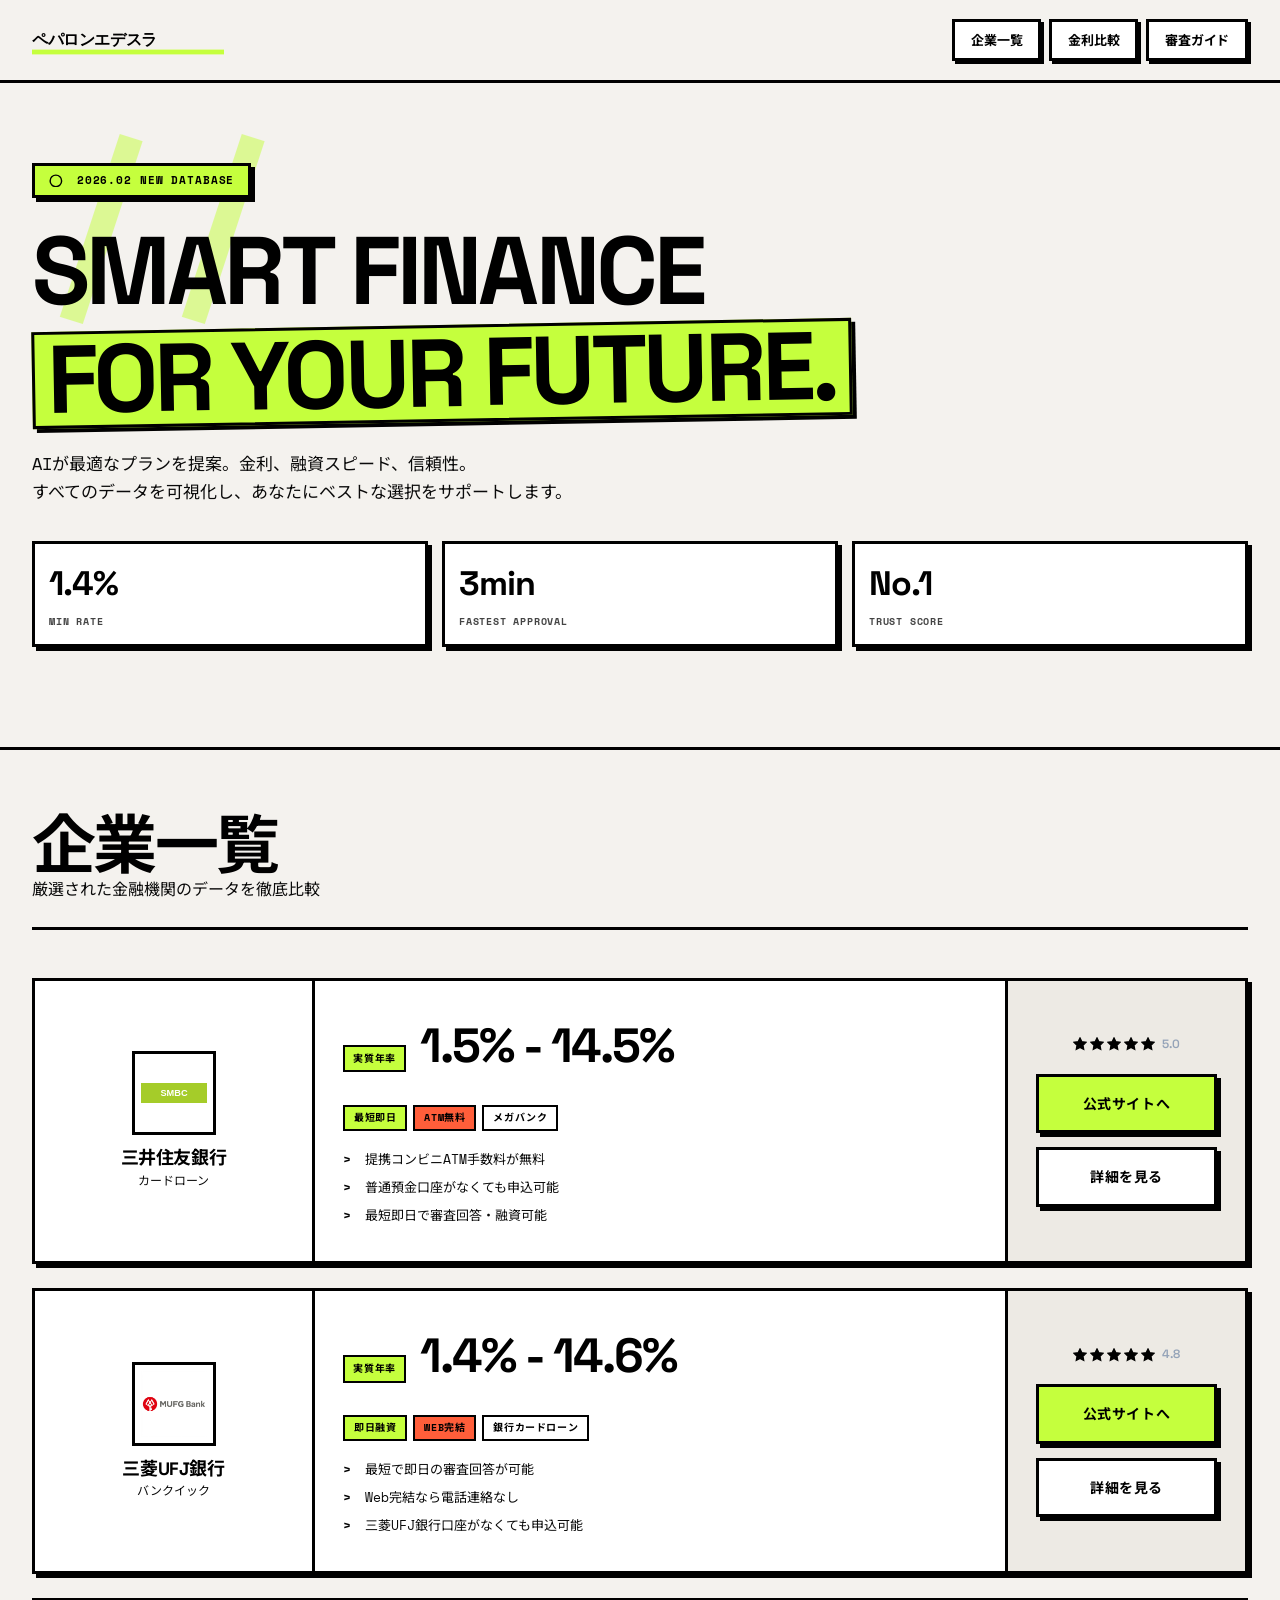
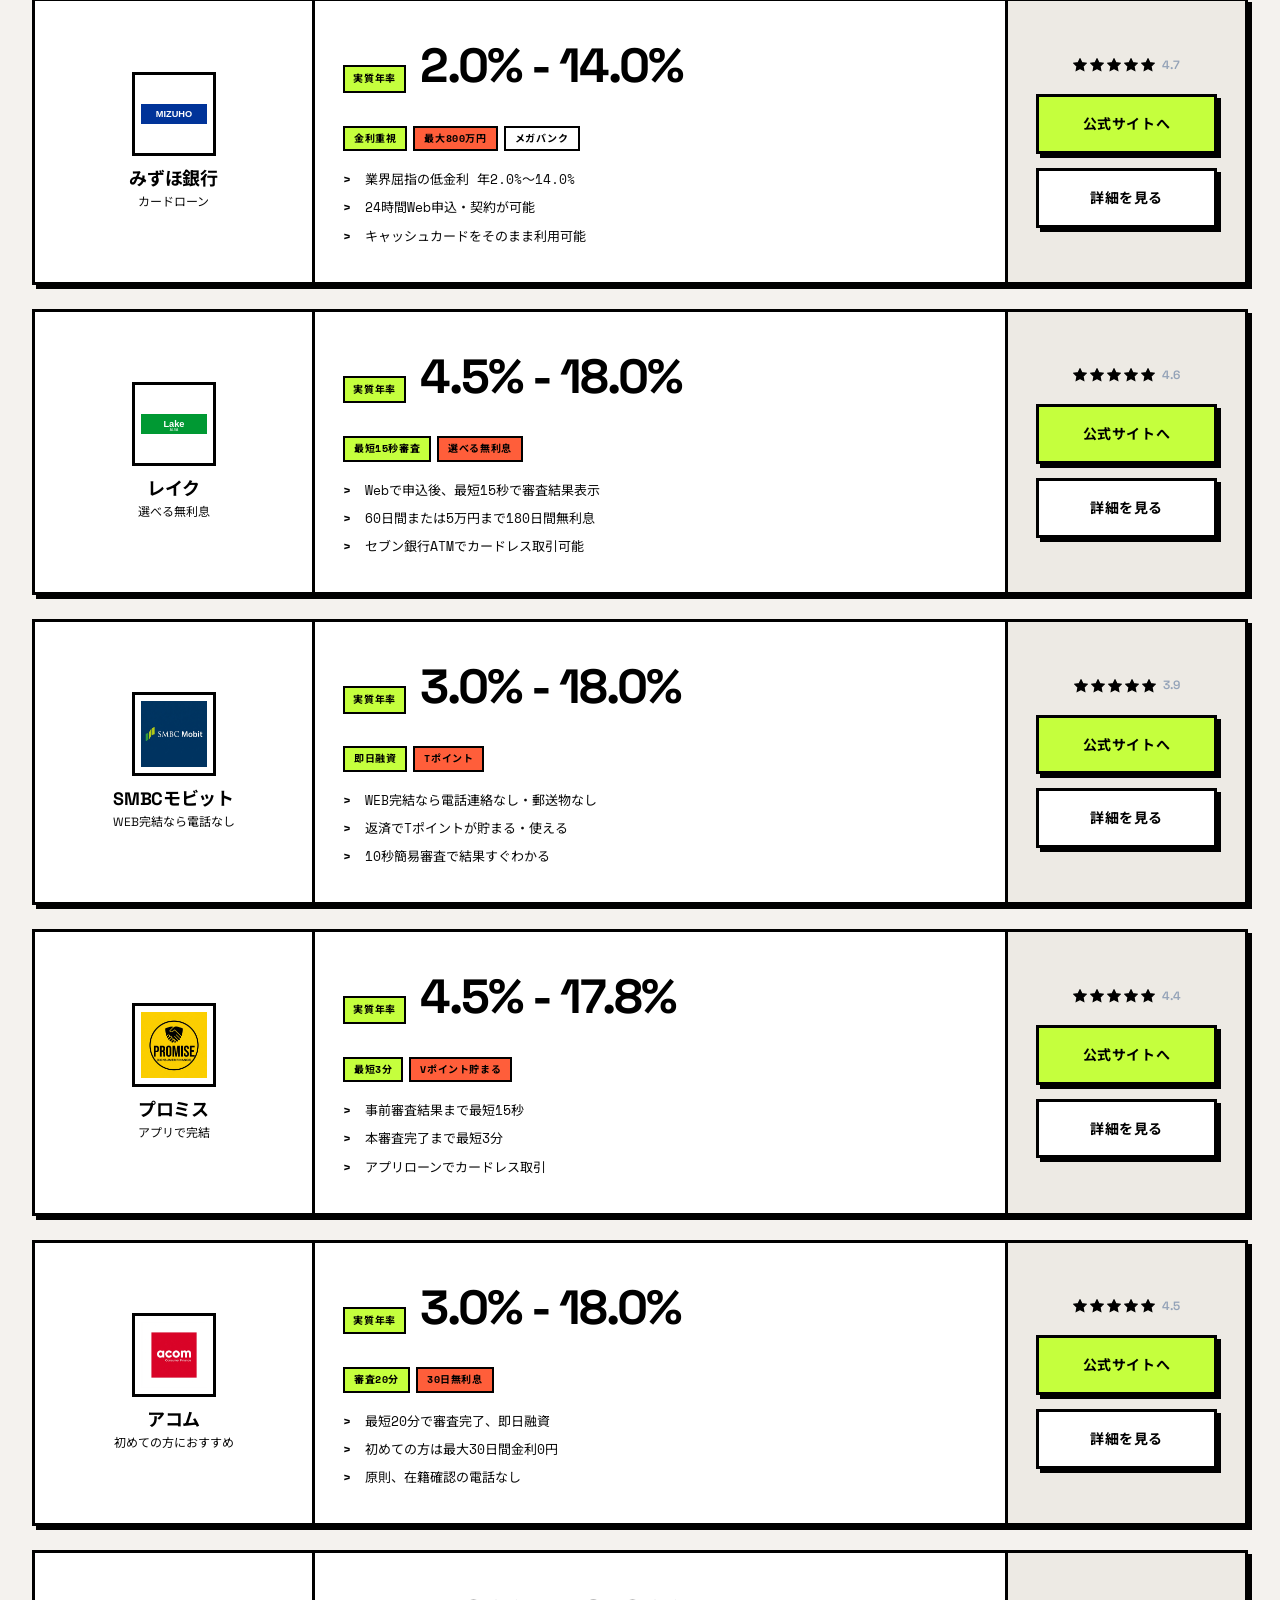
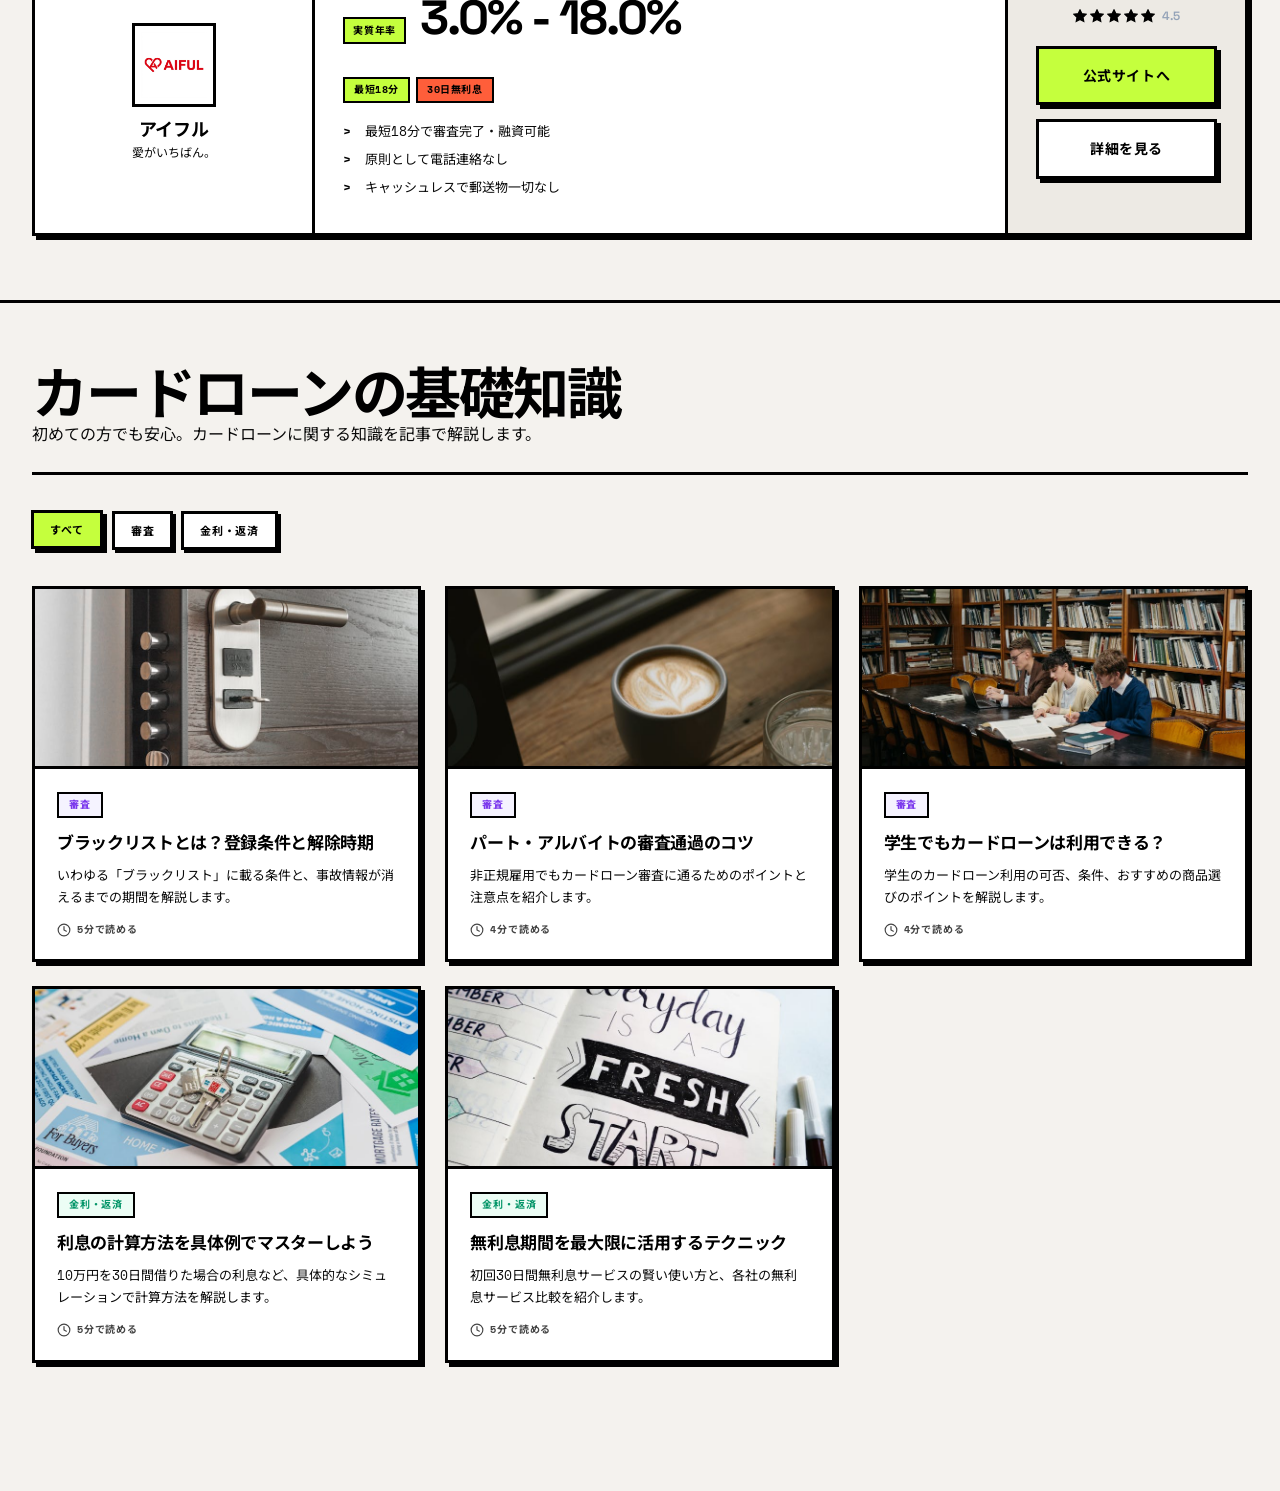
==== commit 8c7dec39: "アフィリエイトリンク差し替え（オルカASP）+ referrer無効化" ====
--- a/index.html
+++ b/index.html
@@ -4,7 +4,7 @@
 <head>
     <meta charset="UTF-8">
     <meta name="viewport" content="width=device-width, initial-scale=1.0">
-    <link rel="icon" type="image/svg+xml" href="favicon.svg">
+    <link rel="icon" type="image/svg+xml" href="favicon.svg">
     <meta name="description" content="ペパロンエデスラ｜カードローンの主要8社を比較。金利と限度額、審査スピードを軸に厳選してまとめています。">
     <title>ペパロンエデスラ｜カードローン比較</title>
 
@@ -156,7 +156,7 @@
                             </svg>
                             <span style="font-size:12px; color:#94a3b8; font-weight:600; margin-left:4px;">5.0</span>
                         </div>
-                        <button class="btn btn-primary full-width">公式サイトへ</button>
+                        <a href="https://www.smbc.co.jp/kojin/cardloan/lp/D/200/" class="btn btn-primary full-width" target="_blank" rel="noopener noreferrer" referrerpolicy="no-referrer">公式サイトへ</a>
                         <a href="smbc.html" class="btn btn-secondary full-width">詳細を見る</a>
                     </div>
                 </div>
@@ -225,7 +225,7 @@
                             </svg>
                             <span style="font-size:12px; color:#94a3b8; font-weight:600; margin-left:4px;">4.8</span>
                         </div>
-                        <button class="btn btn-primary full-width">公式サイトへ</button>
+                        <a href="https://www.bk.mufg.jp/kariru/mycard_plus/index.html" class="btn btn-primary full-width" target="_blank" rel="noopener noreferrer" referrerpolicy="no-referrer">公式サイトへ</a>
                         <a href="mufg.html" class="btn btn-secondary full-width">詳細を見る</a>
                     </div>
                 </div>
@@ -294,7 +294,7 @@
                             </svg>
                             <span style="font-size:12px; color:#94a3b8; font-weight:600; margin-left:4px;">4.7</span>
                         </div>
-                        <button class="btn btn-primary full-width">公式サイトへ</button>
+                        <a href="https://www.mizuhobank.co.jp/loan_card/index.html" class="btn btn-primary full-width" target="_blank" rel="noopener noreferrer" referrerpolicy="no-referrer">公式サイトへ</a>
                         <a href="mizuho.html" class="btn btn-secondary full-width">詳細を見る</a>
                     </div>
                 </div>
@@ -362,7 +362,7 @@
                             </svg>
                             <span style="font-size:12px; color:#94a3b8; font-weight:600; margin-left:4px;">4.6</span>
                         </div>
-                        <button class="btn btn-primary full-width">公式サイトへ</button>
+                        <a href="https://lakealsa.com/" class="btn btn-primary full-width" target="_blank" rel="noopener noreferrer" referrerpolicy="no-referrer">公式サイトへ</a>
                         <a href="lake.html" class="btn btn-secondary full-width">詳細を見る</a>
                     </div>
                 </div>
@@ -430,7 +430,7 @@
                             </svg>
                             <span style="font-size:12px; color:#94a3b8; font-weight:600; margin-left:4px;">3.9</span>
                         </div>
-                        <button class="btn btn-primary full-width">公式サイトへ</button>
+                        <a href="https://ac.orkaasp.com/317fRd506a2L294L/cl/?bId=6e6TaHcf" class="btn btn-primary full-width" target="_blank" rel="noopener noreferrer" referrerpolicy="no-referrer">公式サイトへ</a>
                         <a href="mobit.html" class="btn btn-secondary full-width">詳細を見る</a>
                     </div>
                 </div>
@@ -498,7 +498,7 @@
                             </svg>
                             <span style="font-size:12px; color:#94a3b8; font-weight:600; margin-left:4px;">4.4</span>
                         </div>
-                        <button class="btn btn-primary full-width">公式サイトへ</button>
+                        <a href="https://go5.link/296/183/" class="btn btn-primary full-width" target="_blank" rel="noopener noreferrer" referrerpolicy="no-referrer">公式サイトへ</a>
                         <a href="promise.html" class="btn btn-secondary full-width">詳細を見る</a>
                     </div>
                 </div>
@@ -566,7 +566,7 @@
                             </svg>
                             <span style="font-size:12px; color:#94a3b8; font-weight:600; margin-left:4px;">4.5</span>
                         </div>
-                        <button class="btn btn-primary full-width">公式サイトへ</button>
+                        <a href="https://ac.orkaasp.com/317fRd506a2L294L/cl/?bId=beecabD5" class="btn btn-primary full-width" target="_blank" rel="noopener noreferrer" referrerpolicy="no-referrer">公式サイトへ</a>
                         <a href="acom.html" class="btn btn-secondary full-width">詳細を見る</a>
                     </div>
                 </div>
@@ -634,7 +634,7 @@
                             </svg>
                             <span style="font-size:12px; color:#94a3b8; font-weight:600; margin-left:4px;">4.5</span>
                         </div>
-                        <button class="btn btn-primary full-width">公式サイトへ</button>
+                        <a href="https://ac.orkaasp.com/317fRd506a2L294L/cl/?bId=45acfAA7" class="btn btn-primary full-width" target="_blank" rel="noopener noreferrer" referrerpolicy="no-referrer">公式サイトへ</a>
                         <a href="aiful.html" class="btn btn-secondary full-width">詳細を見る</a>
                     </div>
                 </div>
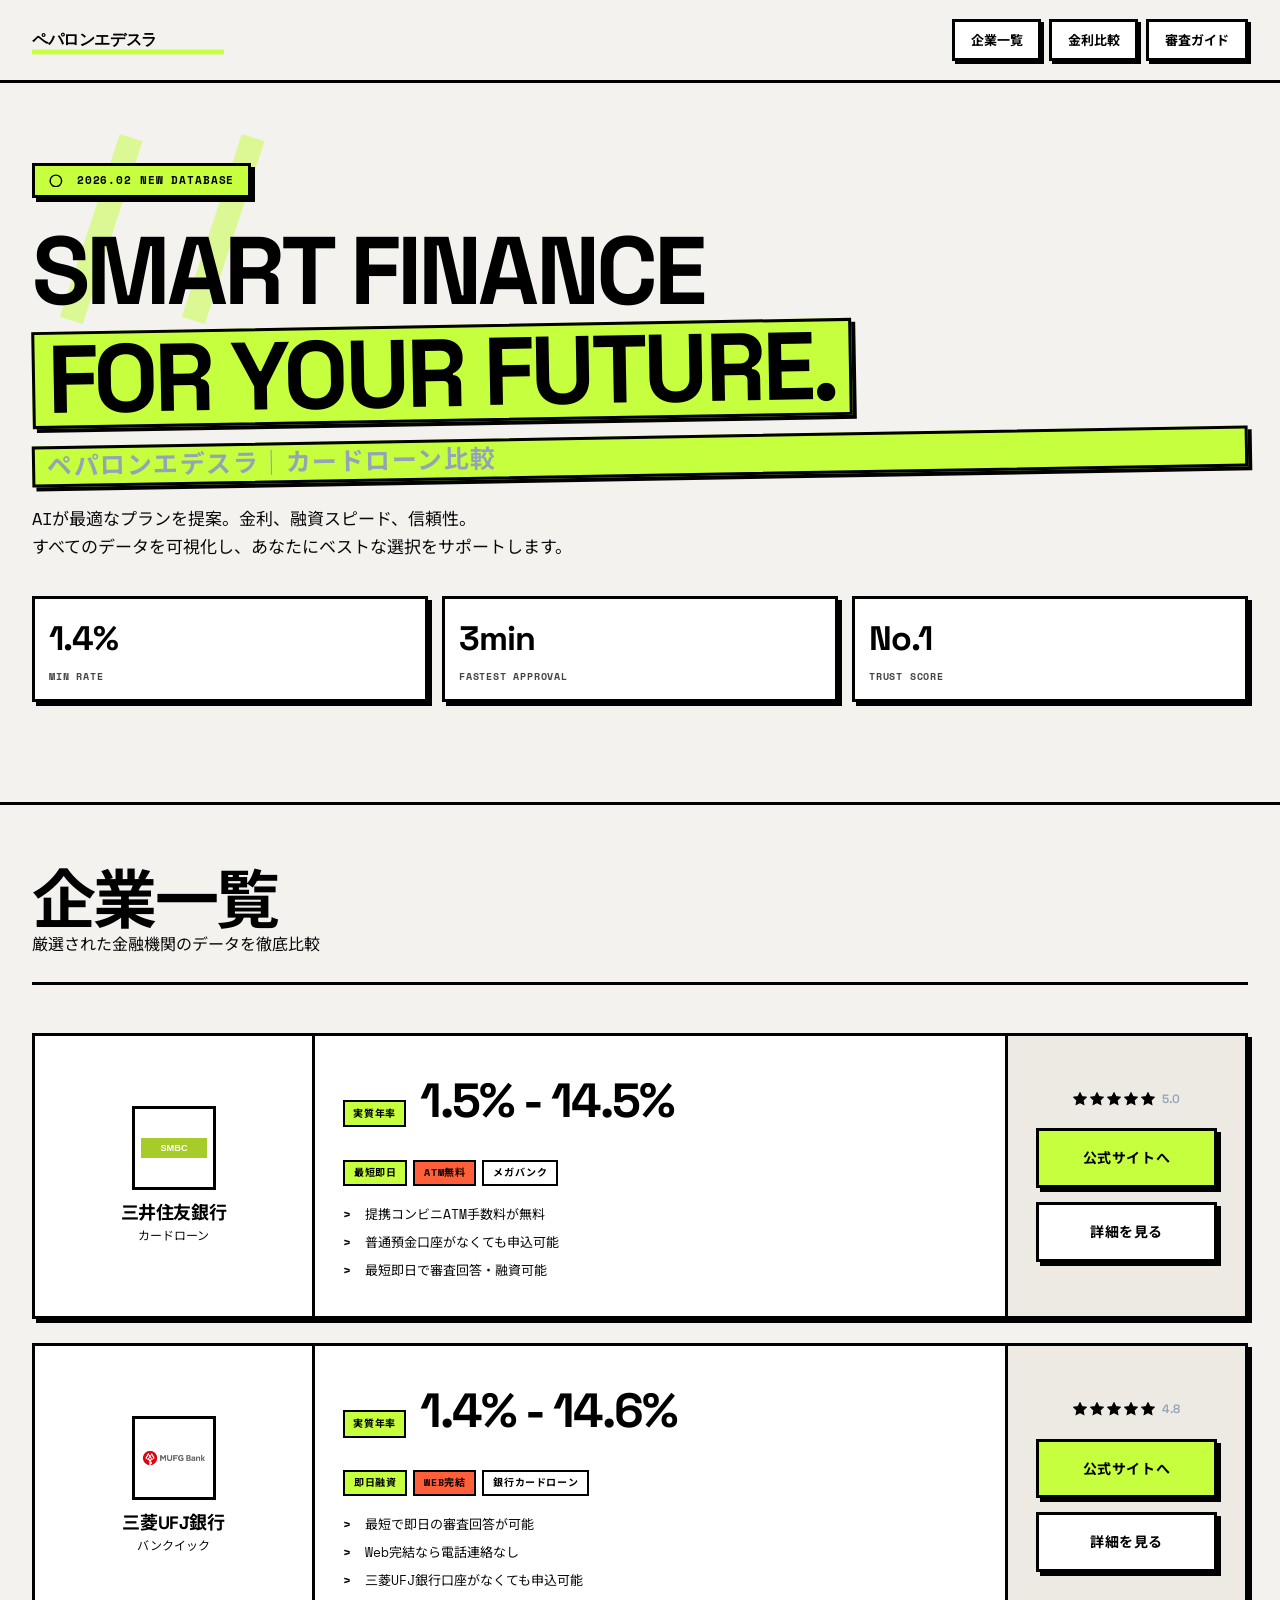
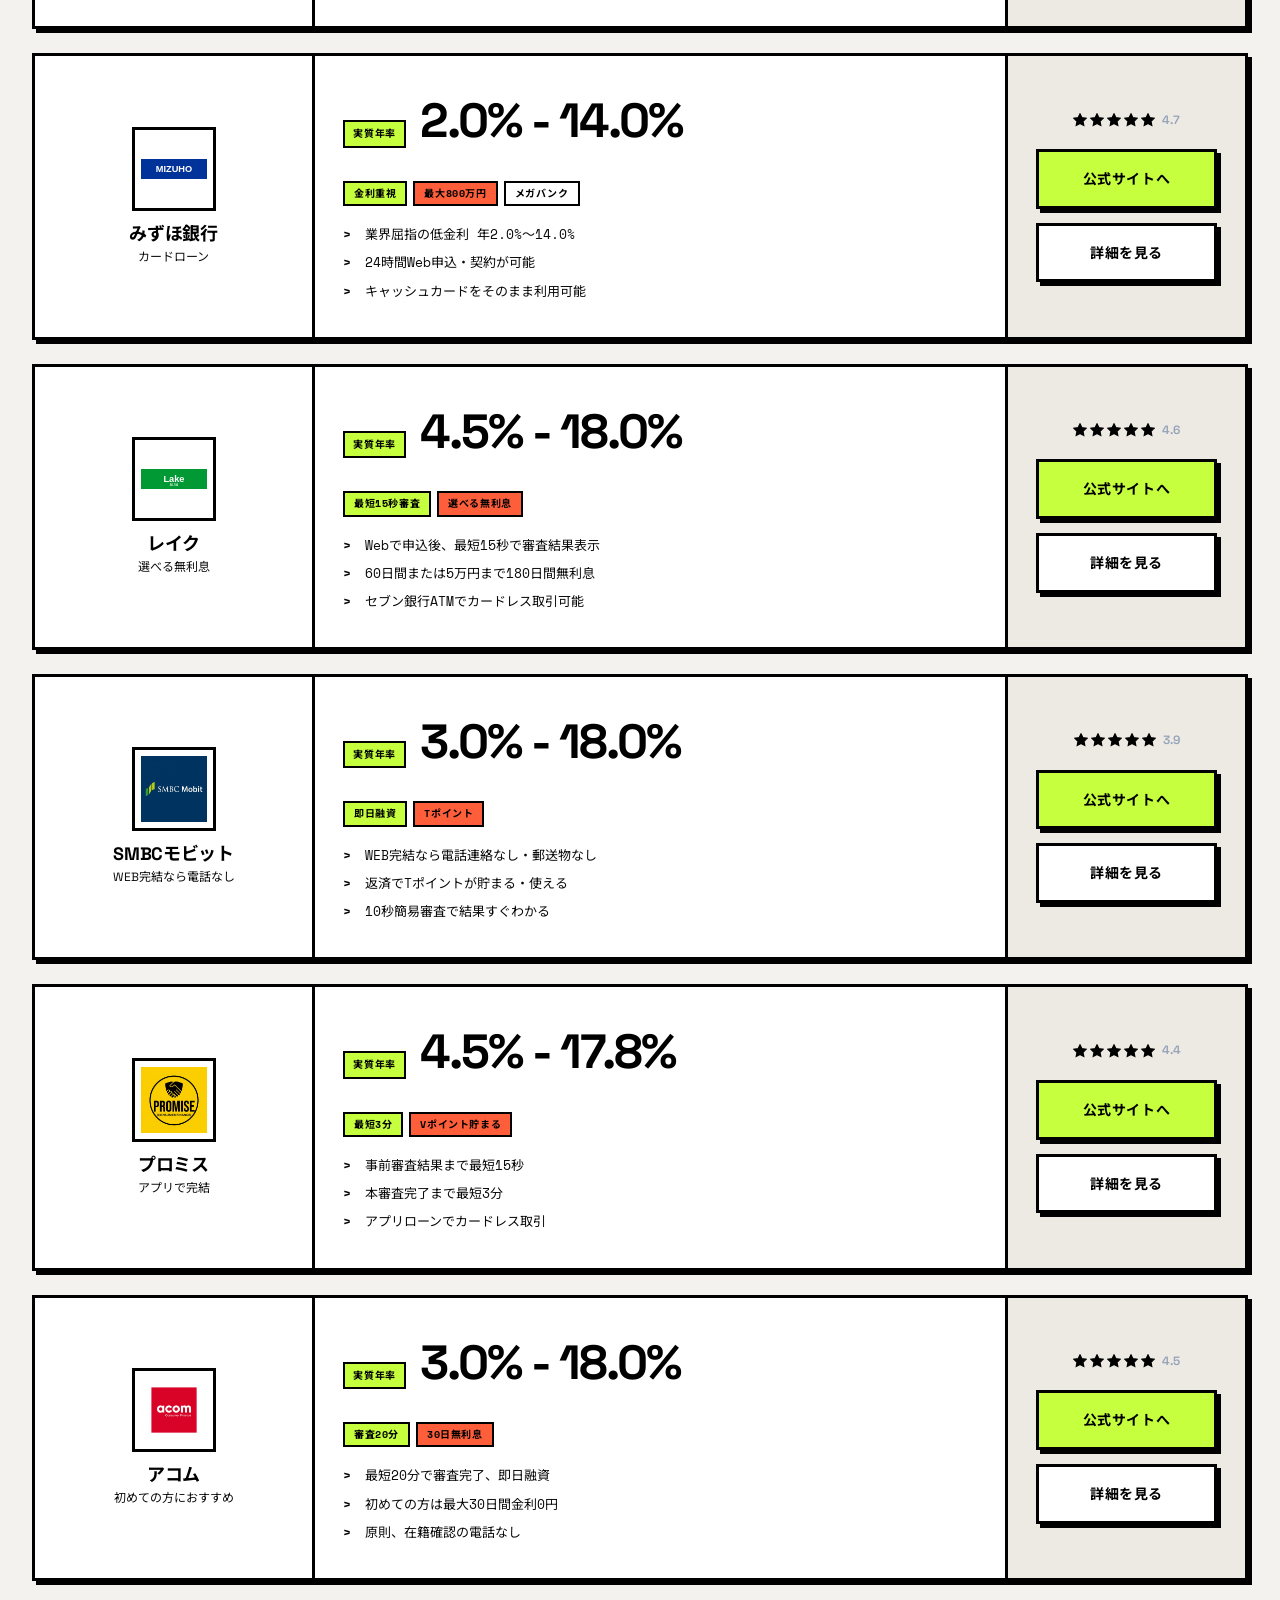
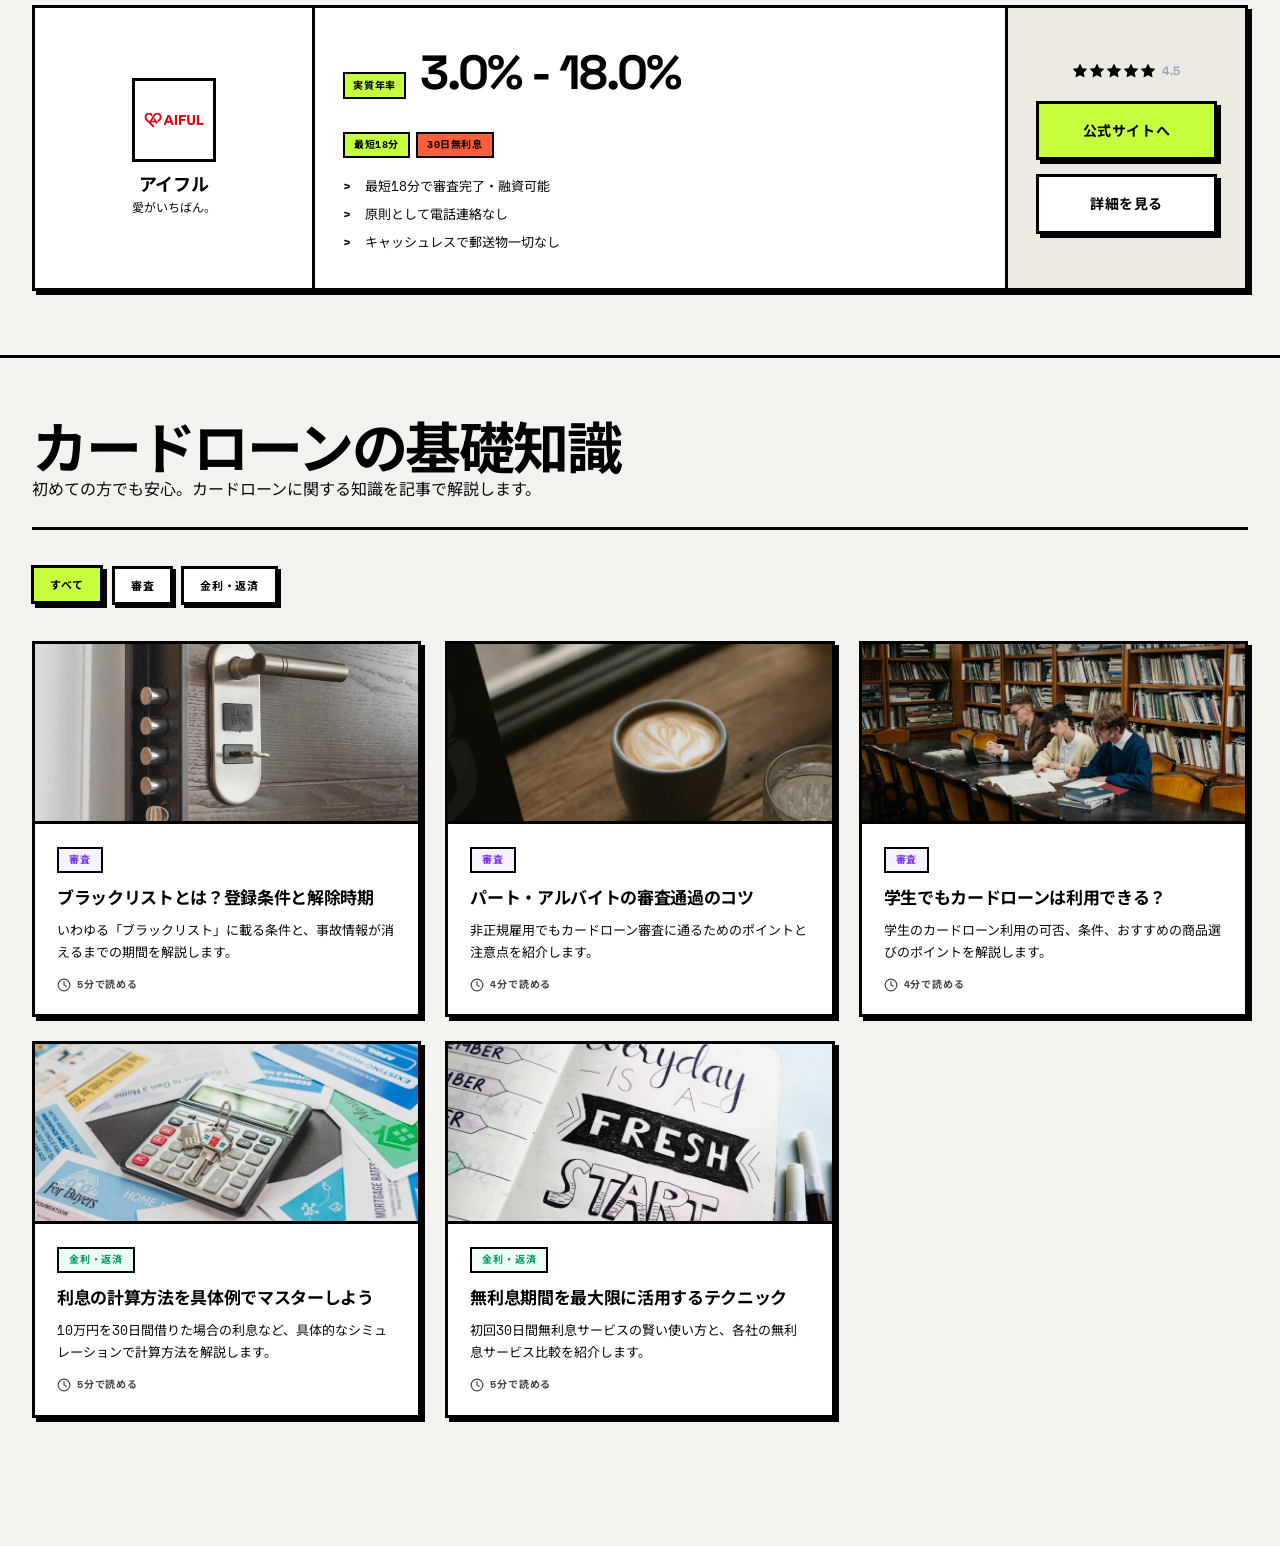
==== commit 34de4071: "SEO改善: 全ページにmeta description追加・OGP一式追加・トップh1にブランド名併記" ====
--- a/index.html
+++ b/index.html
@@ -1,662 +1,670 @@
-<!DOCTYPE html>
-<html lang="ja">
-
-<head>
-    <meta charset="UTF-8">
-    <meta name="viewport" content="width=device-width, initial-scale=1.0">
-    <link rel="icon" type="image/svg+xml" href="favicon.svg">
-    <meta name="description" content="ペパロンエデスラ｜カードローンの主要8社を比較。金利と限度額、審査スピードを軸に厳選してまとめています。">
-    <title>ペパロンエデスラ｜カードローン比較</title>
-
-    <!-- Fonts -->
-    <link rel="preconnect" href="https://fonts.googleapis.com">
-    <link rel="preconnect" href="https://fonts.gstatic.com" crossorigin>
-    <link
-        href="https://fonts.googleapis.com/css2?family=Manrope:wght@400;600;700;800&family=Inter:wght@400;500;600;700&family=Noto+Sans+JP:wght@400;500;700&display=swap"
-        rel="stylesheet">
-
-    <!-- Main Stylesheet -->
-    <link rel="stylesheet" href="style.css">
-</head>
-
-<body>
-
-    <!-- HEADER -->
-    <header class="site-header">
-        <div class="container header-inner">
-            <a href="index.html" class="logo">
-                <img src="images/logo-full.svg" alt="ペパロンエデスラ" class="logo-full">
-            </a>
-            <button class="mobile-menu-btn" aria-label="Menu" aria-expanded="false">
-                <span></span>
-                <span></span>
-                <span></span>
-            </button>
-            <nav class="nav-links">
-                <a href="index.html#ranking" class="nav-link">企業一覧</a>
-                <a href="compare.html" class="nav-link">金利比較</a>
-                <a href="guide.html" class="nav-link">審査ガイド</a>
-            </nav>
-        </div>
-    </header>
-
-    <!-- HERO SECTION -->
-    <section class="hero">
-        <div class="container hero-grid">
-
-            <!-- Hero Left: Content -->
-            <div class="hero-content">
-                <div class="hero-label">
-                    <svg class="icon" xmlns="http://www.w3.org/2000/svg" viewBox="0 0 24 24" fill="currentColor"
-                        stroke="none">
-                        <circle cx="12" cy="12" r="10"></circle>
-                    </svg> 2026.02 New Database
-                </div>
-                <h1 class="hero-title">
-                    Smart Finance <br>
-                    <span>for Your Future.</span>
-                </h1>
-                <p class="hero-desc">
-                    AIが最適なプランを提案。金利、融資スピード、信頼性。<br>
-                    すべてのデータを可視化し、あなたにベストな選択をサポートします。
-                </p>
-
-                <div class="hero-stats">
-                    <div class="stat-item">
-                        <span class="stat-val">1.4%</span>
-                        <span class="stat-label">Min Rate</span>
-                    </div>
-                    <div class="stat-item">
-                        <span class="stat-val">3min</span>
-                        <span class="stat-label">Fastest Approval</span>
-                    </div>
-                    <div class="stat-item">
-                        <span class="stat-val">No.1</span>
-                        <span class="stat-label">Trust Score</span>
-                    </div>
-                </div>
-            </div>
-
-
-        </div>
-    </section>
-
-    <!-- RANKING SECTION -->
-    <section class="section-ranking">
-        <div class="container">
-
-            <div class="ranking-header">
-                <h2 class="ranking-title">企業一覧</h2>
-                <p style="color:var(--ft-text-light)">厳選された金融機関のデータを徹底比較</p>
-            </div>
-
-            <div class="ranking-list">
-
-                <!-- Rank 1: SMBC -->
-                <div class="card card-ranking rank-1">
-
-                    <div class="card-col-brand">
-                        <img src="images/logo-smbc.svg" alt="SMBC" class="brand-logo-img">
-                        <h3 class="brand-name">三井住友銀行</h3>
-                        <p style="font-size:12px; color:var(--ft-text-light); margin-top:4px;">カードローン</p>
-                    </div>
-                    <div class="card-col-details">
-                        <div class="rate-group">
-                            <span class="rate-label">実質年率</span>
-                            <span class="rate-value">1.5% - 14.5%</span>
-                        </div>
-                        <div class="badge-group">
-                            <span class="badge badge-blue">最短即日</span>
-                            <span class="badge badge-cyan">ATM無料</span>
-                            <span class="badge badge-gray">メガバンク</span>
-                        </div>
-                        <ul class="feature-list">
-                            <li><svg class="icon" xmlns="http://www.w3.org/2000/svg" viewBox="0 0 24 24">
-                                    <polyline points="20 6 9 17 4 12"></polyline>
-                                </svg> 提携コンビニATM手数料が無料</li>
-                            <li><svg class="icon" xmlns="http://www.w3.org/2000/svg" viewBox="0 0 24 24">
-                                    <polyline points="20 6 9 17 4 12"></polyline>
-                                </svg> 普通預金口座がなくても申込可能</li>
-                            <li><svg class="icon" xmlns="http://www.w3.org/2000/svg" viewBox="0 0 24 24">
-                                    <polyline points="20 6 9 17 4 12"></polyline>
-                                </svg> 最短即日で審査回答・融資可能</li>
-                        </ul>
-                    </div>
-                    <div class="card-col-action">
-                        <div class="review-stars">
-                            <svg class="icon" xmlns="http://www.w3.org/2000/svg" viewBox="0 0 24 24" fill="currentColor"
-                                stroke="none">
-                                <polygon
-                                    points="12 2 15.09 8.26 22 9.27 17 14.14 18.18 21.02 12 17.77 5.82 21.02 7 14.14 2 9.27 8.91 8.26 12 2">
-                                </polygon>
-                            </svg>
-                            <svg class="icon" xmlns="http://www.w3.org/2000/svg" viewBox="0 0 24 24" fill="currentColor"
-                                stroke="none">
-                                <polygon
-                                    points="12 2 15.09 8.26 22 9.27 17 14.14 18.18 21.02 12 17.77 5.82 21.02 7 14.14 2 9.27 8.91 8.26 12 2">
-                                </polygon>
-                            </svg>
-                            <svg class="icon" xmlns="http://www.w3.org/2000/svg" viewBox="0 0 24 24" fill="currentColor"
-                                stroke="none">
-                                <polygon
-                                    points="12 2 15.09 8.26 22 9.27 17 14.14 18.18 21.02 12 17.77 5.82 21.02 7 14.14 2 9.27 8.91 8.26 12 2">
-                                </polygon>
-                            </svg>
-                            <svg class="icon" xmlns="http://www.w3.org/2000/svg" viewBox="0 0 24 24" fill="currentColor"
-                                stroke="none">
-                                <polygon
-                                    points="12 2 15.09 8.26 22 9.27 17 14.14 18.18 21.02 12 17.77 5.82 21.02 7 14.14 2 9.27 8.91 8.26 12 2">
-                                </polygon>
-                            </svg>
-                            <svg class="icon" xmlns="http://www.w3.org/2000/svg" viewBox="0 0 24 24" fill="currentColor"
-                                stroke="none">
-                                <polygon
-                                    points="12 2 15.09 8.26 22 9.27 17 14.14 18.18 21.02 12 17.77 5.82 21.02 7 14.14 2 9.27 8.91 8.26 12 2">
-                                </polygon>
-                            </svg>
-                            <span style="font-size:12px; color:#94a3b8; font-weight:600; margin-left:4px;">5.0</span>
-                        </div>
-                        <a href="https://www.smbc.co.jp/kojin/cardloan/lp/D/200/" class="btn btn-primary full-width" target="_blank" rel="noopener noreferrer" referrerpolicy="no-referrer">公式サイトへ</a>
-                        <a href="smbc.html" class="btn btn-secondary full-width">詳細を見る</a>
-                    </div>
-                </div>
-
-                <!-- Rank 2: MUFG -->
-                <div class="card card-ranking rank-2">
-
-                    <div class="card-col-brand">
-                        <img src="images/mufg.png" alt="Mitsubishi UFJ Bank" class="brand-logo-img">
-                        <h3 class="brand-name">三菱UFJ銀行</h3>
-                        <p style="font-size:12px; color:var(--ft-text-light); margin-top:4px;">バンクイック</p>
-                    </div>
-                    <div class="card-col-details">
-                        <div class="rate-group">
-                            <span class="rate-label">実質年率</span>
-                            <span class="rate-value">1.4% - 14.6%</span>
-                        </div>
-                        <div class="badge-group">
-                            <span class="badge badge-blue">即日融資</span>
-                            <span class="badge badge-cyan">Web完結</span>
-                            <span class="badge badge-gray">銀行カードローン</span>
-                        </div>
-                        <ul class="feature-list">
-                            <li><svg class="icon" xmlns="http://www.w3.org/2000/svg" viewBox="0 0 24 24">
-                                    <polyline points="20 6 9 17 4 12"></polyline>
-                                </svg> 最短で即日の審査回答が可能</li>
-                            <li><svg class="icon" xmlns="http://www.w3.org/2000/svg" viewBox="0 0 24 24">
-                                    <polyline points="20 6 9 17 4 12"></polyline>
-                                </svg> Web完結なら電話連絡なし</li>
-                            <li><svg class="icon" xmlns="http://www.w3.org/2000/svg" viewBox="0 0 24 24">
-                                    <polyline points="20 6 9 17 4 12"></polyline>
-                                </svg> 三菱UFJ銀行口座がなくても申込可能</li>
-                        </ul>
-                    </div>
-                    <div class="card-col-action">
-                        <div class="review-stars">
-                            <svg class="icon" xmlns="http://www.w3.org/2000/svg" viewBox="0 0 24 24" fill="currentColor"
-                                stroke="none">
-                                <polygon
-                                    points="12 2 15.09 8.26 22 9.27 17 14.14 18.18 21.02 12 17.77 5.82 21.02 7 14.14 2 9.27 8.91 8.26 12 2">
-                                </polygon>
-                            </svg>
-                            <svg class="icon" xmlns="http://www.w3.org/2000/svg" viewBox="0 0 24 24" fill="currentColor"
-                                stroke="none">
-                                <polygon
-                                    points="12 2 15.09 8.26 22 9.27 17 14.14 18.18 21.02 12 17.77 5.82 21.02 7 14.14 2 9.27 8.91 8.26 12 2">
-                                </polygon>
-                            </svg>
-                            <svg class="icon" xmlns="http://www.w3.org/2000/svg" viewBox="0 0 24 24" fill="currentColor"
-                                stroke="none">
-                                <polygon
-                                    points="12 2 15.09 8.26 22 9.27 17 14.14 18.18 21.02 12 17.77 5.82 21.02 7 14.14 2 9.27 8.91 8.26 12 2">
-                                </polygon>
-                            </svg>
-                            <svg class="icon" xmlns="http://www.w3.org/2000/svg" viewBox="0 0 24 24" fill="currentColor"
-                                stroke="none">
-                                <polygon
-                                    points="12 2 15.09 8.26 22 9.27 17 14.14 18.18 21.02 12 17.77 5.82 21.02 7 14.14 2 9.27 8.91 8.26 12 2">
-                                </polygon>
-                            </svg>
-                            <svg class="icon" xmlns="http://www.w3.org/2000/svg" viewBox="0 0 24 24" fill="currentColor"
-                                stroke="none">
-                                <polygon
-                                    points="12 2 15.09 8.26 22 9.27 17 14.14 18.18 21.02 12 17.77 5.82 21.02 7 14.14 2 9.27 8.91 8.26 12 2">
-                                </polygon>
-                            </svg>
-                            <span style="font-size:12px; color:#94a3b8; font-weight:600; margin-left:4px;">4.8</span>
-                        </div>
-                        <a href="https://www.bk.mufg.jp/kariru/mycard_plus/index.html" class="btn btn-primary full-width" target="_blank" rel="noopener noreferrer" referrerpolicy="no-referrer">公式サイトへ</a>
-                        <a href="mufg.html" class="btn btn-secondary full-width">詳細を見る</a>
-                    </div>
-                </div>
-
-                <!-- Rank 3: Mizuho -->
-                <div class="card card-ranking rank-3">
-
-                    <div class="card-col-brand">
-                        <img src="images/logo-mizuho.svg" alt="Mizuho Bank" class="brand-logo-img">
-                        <h3 class="brand-name">みずほ銀行</h3>
-                        <p style="font-size:12px; color:var(--ft-text-light); margin-top:4px;">カードローン</p>
-                    </div>
-                    <div class="card-col-details">
-                        <div class="rate-group">
-                            <span class="rate-label">実質年率</span>
-                            <span class="rate-value">2.0% - 14.0%</span>
-                        </div>
-                        <div class="badge-group">
-                            <span class="badge badge-blue">金利重視</span>
-                            <span class="badge badge-cyan">最大800万円</span>
-                            <span class="badge badge-gray">メガバンク</span>
-                        </div>
-                        <ul class="feature-list">
-                            <li><svg class="icon" xmlns="http://www.w3.org/2000/svg" viewBox="0 0 24 24">
-                                    <polyline points="20 6 9 17 4 12"></polyline>
-                                </svg> 業界屈指の低金利 年2.0%〜14.0%</li>
-                            <li><svg class="icon" xmlns="http://www.w3.org/2000/svg" viewBox="0 0 24 24">
-                                    <polyline points="20 6 9 17 4 12"></polyline>
-                                </svg> 24時間Web申込・契約が可能</li>
-                            <li><svg class="icon" xmlns="http://www.w3.org/2000/svg" viewBox="0 0 24 24">
-                                    <polyline points="20 6 9 17 4 12"></polyline>
-                                </svg> キャッシュカードをそのまま利用可能</li>
-                        </ul>
-                    </div>
-                    <div class="card-col-action">
-                        <div class="review-stars">
-                            <svg class="icon" xmlns="http://www.w3.org/2000/svg" viewBox="0 0 24 24" fill="currentColor"
-                                stroke="none">
-                                <polygon
-                                    points="12 2 15.09 8.26 22 9.27 17 14.14 18.18 21.02 12 17.77 5.82 21.02 7 14.14 2 9.27 8.91 8.26 12 2">
-                                </polygon>
-                            </svg>
-                            <svg class="icon" xmlns="http://www.w3.org/2000/svg" viewBox="0 0 24 24" fill="currentColor"
-                                stroke="none">
-                                <polygon
-                                    points="12 2 15.09 8.26 22 9.27 17 14.14 18.18 21.02 12 17.77 5.82 21.02 7 14.14 2 9.27 8.91 8.26 12 2">
-                                </polygon>
-                            </svg>
-                            <svg class="icon" xmlns="http://www.w3.org/2000/svg" viewBox="0 0 24 24" fill="currentColor"
-                                stroke="none">
-                                <polygon
-                                    points="12 2 15.09 8.26 22 9.27 17 14.14 18.18 21.02 12 17.77 5.82 21.02 7 14.14 2 9.27 8.91 8.26 12 2">
-                                </polygon>
-                            </svg>
-                            <svg class="icon" xmlns="http://www.w3.org/2000/svg" viewBox="0 0 24 24" fill="currentColor"
-                                stroke="none">
-                                <polygon
-                                    points="12 2 15.09 8.26 22 9.27 17 14.14 18.18 21.02 12 17.77 5.82 21.02 7 14.14 2 9.27 8.91 8.26 12 2">
-                                </polygon>
-                            </svg>
-                            <svg class="icon" xmlns="http://www.w3.org/2000/svg" viewBox="0 0 24 24" fill="currentColor"
-                                stroke="none">
-                                <polygon
-                                    points="12 2 15.09 8.26 22 9.27 17 14.14 18.18 21.02 12 17.77 5.82 21.02 7 14.14 2 9.27 8.91 8.26 12 2">
-                                </polygon>
-                            </svg>
-                            <span style="font-size:12px; color:#94a3b8; font-weight:600; margin-left:4px;">4.7</span>
-                        </div>
-                        <a href="https://www.mizuhobank.co.jp/loan_card/index.html" class="btn btn-primary full-width" target="_blank" rel="noopener noreferrer" referrerpolicy="no-referrer">公式サイトへ</a>
-                        <a href="mizuho.html" class="btn btn-secondary full-width">詳細を見る</a>
-                    </div>
-                </div>
-
-                <!-- Rank 4: Lake -->
-                <div class="card card-ranking">
-
-                    <div class="card-col-brand">
-                        <img src="images/logo-lake.svg" alt="Lake" class="brand-logo-img">
-                        <h3 class="brand-name">レイク</h3>
-                        <p style="font-size:12px; color:var(--ft-text-light); margin-top:4px;">選べる無利息</p>
-                    </div>
-                    <div class="card-col-details">
-                        <div class="rate-group">
-                            <span class="rate-label">実質年率</span>
-                            <span class="rate-value">4.5% - 18.0%</span>
-                        </div>
-                        <div class="badge-group">
-                            <span class="badge badge-blue">最短15秒審査</span>
-                            <span class="badge badge-cyan">選べる無利息</span>
-                        </div>
-                        <ul class="feature-list">
-                            <li><svg class="icon" xmlns="http://www.w3.org/2000/svg" viewBox="0 0 24 24">
-                                    <polyline points="20 6 9 17 4 12"></polyline>
-                                </svg> Webで申込後、最短15秒で審査結果表示</li>
-                            <li><svg class="icon" xmlns="http://www.w3.org/2000/svg" viewBox="0 0 24 24">
-                                    <polyline points="20 6 9 17 4 12"></polyline>
-                                </svg> 60日間または5万円まで180日間無利息</li>
-                            <li><svg class="icon" xmlns="http://www.w3.org/2000/svg" viewBox="0 0 24 24">
-                                    <polyline points="20 6 9 17 4 12"></polyline>
-                                </svg> セブン銀行ATMでカードレス取引可能</li>
-                        </ul>
-                    </div>
-                    <div class="card-col-action">
-                        <div class="review-stars">
-                            <svg class="icon" xmlns="http://www.w3.org/2000/svg" viewBox="0 0 24 24" fill="currentColor"
-                                stroke="none">
-                                <polygon
-                                    points="12 2 15.09 8.26 22 9.27 17 14.14 18.18 21.02 12 17.77 5.82 21.02 7 14.14 2 9.27 8.91 8.26 12 2">
-                                </polygon>
-                            </svg>
-                            <svg class="icon" xmlns="http://www.w3.org/2000/svg" viewBox="0 0 24 24" fill="currentColor"
-                                stroke="none">
-                                <polygon
-                                    points="12 2 15.09 8.26 22 9.27 17 14.14 18.18 21.02 12 17.77 5.82 21.02 7 14.14 2 9.27 8.91 8.26 12 2">
-                                </polygon>
-                            </svg>
-                            <svg class="icon" xmlns="http://www.w3.org/2000/svg" viewBox="0 0 24 24" fill="currentColor"
-                                stroke="none">
-                                <polygon
-                                    points="12 2 15.09 8.26 22 9.27 17 14.14 18.18 21.02 12 17.77 5.82 21.02 7 14.14 2 9.27 8.91 8.26 12 2">
-                                </polygon>
-                            </svg>
-                            <svg class="icon" xmlns="http://www.w3.org/2000/svg" viewBox="0 0 24 24" fill="currentColor"
-                                stroke="none">
-                                <polygon
-                                    points="12 2 15.09 8.26 22 9.27 17 14.14 18.18 21.02 12 17.77 5.82 21.02 7 14.14 2 9.27 8.91 8.26 12 2">
-                                </polygon>
-                            </svg>
-                            <svg class="icon" xmlns="http://www.w3.org/2000/svg" viewBox="0 0 24 24" fill="currentColor"
-                                stroke="none">
-                                <polygon
-                                    points="12 2 15.09 8.26 22 9.27 17 14.14 18.18 21.02 12 17.77 5.82 21.02 7 14.14 2 9.27 8.91 8.26 12 2">
-                                </polygon>
-                            </svg>
-                            <span style="font-size:12px; color:#94a3b8; font-weight:600; margin-left:4px;">4.6</span>
-                        </div>
-                        <a href="https://lakealsa.com/" class="btn btn-primary full-width" target="_blank" rel="noopener noreferrer" referrerpolicy="no-referrer">公式サイトへ</a>
-                        <a href="lake.html" class="btn btn-secondary full-width">詳細を見る</a>
-                    </div>
-                </div>
-
-                <!-- Rank 5: Mobit -->
-                <div class="card card-ranking">
-
-                    <div class="card-col-brand">
-                        <img src="images/mobit.png" alt="SMBC Mobit" class="brand-logo-img">
-                        <h3 class="brand-name">SMBCモビット</h3>
-                        <p style="font-size:12px; color:var(--ft-text-light); margin-top:4px;">WEB完結なら電話なし</p>
-                    </div>
-                    <div class="card-col-details">
-                        <div class="rate-group">
-                            <span class="rate-label">実質年率</span>
-                            <span class="rate-value">3.0% - 18.0%</span>
-                        </div>
-                        <div class="badge-group">
-                            <span class="badge badge-blue">即日融資</span>
-                            <span class="badge badge-cyan">Tポイント</span>
-                        </div>
-                        <ul class="feature-list">
-                            <li><svg class="icon" xmlns="http://www.w3.org/2000/svg" viewBox="0 0 24 24">
-                                    <polyline points="20 6 9 17 4 12"></polyline>
-                                </svg> WEB完結なら電話連絡なし・郵送物なし</li>
-                            <li><svg class="icon" xmlns="http://www.w3.org/2000/svg" viewBox="0 0 24 24">
-                                    <polyline points="20 6 9 17 4 12"></polyline>
-                                </svg> 返済でTポイントが貯まる・使える</li>
-                            <li><svg class="icon" xmlns="http://www.w3.org/2000/svg" viewBox="0 0 24 24">
-                                    <polyline points="20 6 9 17 4 12"></polyline>
-                                </svg> 10秒簡易審査で結果すぐわかる</li>
-                        </ul>
-                    </div>
-                    <div class="card-col-action">
-                        <div class="review-stars">
-                            <svg class="icon" xmlns="http://www.w3.org/2000/svg" viewBox="0 0 24 24" fill="currentColor"
-                                stroke="none">
-                                <polygon
-                                    points="12 2 15.09 8.26 22 9.27 17 14.14 18.18 21.02 12 17.77 5.82 21.02 7 14.14 2 9.27 8.91 8.26 12 2">
-                                </polygon>
-                            </svg>
-                            <svg class="icon" xmlns="http://www.w3.org/2000/svg" viewBox="0 0 24 24" fill="currentColor"
-                                stroke="none">
-                                <polygon
-                                    points="12 2 15.09 8.26 22 9.27 17 14.14 18.18 21.02 12 17.77 5.82 21.02 7 14.14 2 9.27 8.91 8.26 12 2">
-                                </polygon>
-                            </svg>
-                            <svg class="icon" xmlns="http://www.w3.org/2000/svg" viewBox="0 0 24 24" fill="currentColor"
-                                stroke="none">
-                                <polygon
-                                    points="12 2 15.09 8.26 22 9.27 17 14.14 18.18 21.02 12 17.77 5.82 21.02 7 14.14 2 9.27 8.91 8.26 12 2">
-                                </polygon>
-                            </svg>
-                            <svg class="icon" xmlns="http://www.w3.org/2000/svg" viewBox="0 0 24 24" fill="currentColor"
-                                stroke="none">
-                                <polygon
-                                    points="12 2 15.09 8.26 22 9.27 17 14.14 18.18 21.02 12 17.77 5.82 21.02 7 14.14 2 9.27 8.91 8.26 12 2">
-                                </polygon>
-                            </svg>
-                            <svg class="icon" xmlns="http://www.w3.org/2000/svg" viewBox="0 0 24 24" fill="none"
-                                stroke="currentColor">
-                                <polygon
-                                    points="12 2 15.09 8.26 22 9.27 17 14.14 18.18 21.02 12 17.77 5.82 21.02 7 14.14 2 9.27 8.91 8.26 12 2">
-                                </polygon>
-                            </svg>
-                            <span style="font-size:12px; color:#94a3b8; font-weight:600; margin-left:4px;">3.9</span>
-                        </div>
-                        <a href="https://ac.orkaasp.com/317fRd506a2L294L/cl/?bId=6e6TaHcf" class="btn btn-primary full-width" target="_blank" rel="noopener noreferrer" referrerpolicy="no-referrer">公式サイトへ</a>
-                        <a href="mobit.html" class="btn btn-secondary full-width">詳細を見る</a>
-                    </div>
-                </div>
-
-                <!-- Rank 6: Promise -->
-                <div class="card card-ranking">
-
-                    <div class="card-col-brand">
-                        <img src="images/promise.png" alt="Promise" class="brand-logo-img">
-                        <h3 class="brand-name">プロミス</h3>
-                        <p style="font-size:12px; color:var(--ft-text-light); margin-top:4px;">アプリで完結</p>
-                    </div>
-                    <div class="card-col-details">
-                        <div class="rate-group">
-                            <span class="rate-label">実質年率</span>
-                            <span class="rate-value">4.5% - 17.8%</span>
-                        </div>
-                        <div class="badge-group">
-                            <span class="badge badge-blue">最短3分</span>
-                            <span class="badge badge-cyan">Vポイント貯まる</span>
-                        </div>
-                        <ul class="feature-list">
-                            <li><svg class="icon" xmlns="http://www.w3.org/2000/svg" viewBox="0 0 24 24">
-                                    <polyline points="20 6 9 17 4 12"></polyline>
-                                </svg> 事前審査結果まで最短15秒</li>
-                            <li><svg class="icon" xmlns="http://www.w3.org/2000/svg" viewBox="0 0 24 24">
-                                    <polyline points="20 6 9 17 4 12"></polyline>
-                                </svg> 本審査完了まで最短3分</li>
-                            <li><svg class="icon" xmlns="http://www.w3.org/2000/svg" viewBox="0 0 24 24">
-                                    <polyline points="20 6 9 17 4 12"></polyline>
-                                </svg> アプリローンでカードレス取引</li>
-                        </ul>
-                    </div>
-                    <div class="card-col-action">
-                        <div class="review-stars">
-                            <svg class="icon" xmlns="http://www.w3.org/2000/svg" viewBox="0 0 24 24" fill="currentColor"
-                                stroke="none">
-                                <polygon
-                                    points="12 2 15.09 8.26 22 9.27 17 14.14 18.18 21.02 12 17.77 5.82 21.02 7 14.14 2 9.27 8.91 8.26 12 2">
-                                </polygon>
-                            </svg>
-                            <svg class="icon" xmlns="http://www.w3.org/2000/svg" viewBox="0 0 24 24" fill="currentColor"
-                                stroke="none">
-                                <polygon
-                                    points="12 2 15.09 8.26 22 9.27 17 14.14 18.18 21.02 12 17.77 5.82 21.02 7 14.14 2 9.27 8.91 8.26 12 2">
-                                </polygon>
-                            </svg>
-                            <svg class="icon" xmlns="http://www.w3.org/2000/svg" viewBox="0 0 24 24" fill="currentColor"
-                                stroke="none">
-                                <polygon
-                                    points="12 2 15.09 8.26 22 9.27 17 14.14 18.18 21.02 12 17.77 5.82 21.02 7 14.14 2 9.27 8.91 8.26 12 2">
-                                </polygon>
-                            </svg>
-                            <svg class="icon" xmlns="http://www.w3.org/2000/svg" viewBox="0 0 24 24" fill="currentColor"
-                                stroke="none">
-                                <polygon
-                                    points="12 2 15.09 8.26 22 9.27 17 14.14 18.18 21.02 12 17.77 5.82 21.02 7 14.14 2 9.27 8.91 8.26 12 2">
-                                </polygon>
-                            </svg>
-                            <svg class="icon" xmlns="http://www.w3.org/2000/svg" viewBox="0 0 24 24" fill="none"
-                                stroke="currentColor">
-                                <polygon
-                                    points="12 2 15.09 8.26 22 9.27 17 14.14 18.18 21.02 12 17.77 5.82 21.02 7 14.14 2 9.27 8.91 8.26 12 2">
-                                </polygon>
-                            </svg>
-                            <span style="font-size:12px; color:#94a3b8; font-weight:600; margin-left:4px;">4.4</span>
-                        </div>
-                        <a href="https://go5.link/296/183/" class="btn btn-primary full-width" target="_blank" rel="noopener noreferrer" referrerpolicy="no-referrer">公式サイトへ</a>
-                        <a href="promise.html" class="btn btn-secondary full-width">詳細を見る</a>
-                    </div>
-                </div>
-
-                <!-- Rank 7: Acom -->
-                <div class="card card-ranking">
-
-                    <div class="card-col-brand">
-                        <img src="images/acom.png" alt="Acom" class="brand-logo-img">
-                        <h3 class="brand-name">アコム</h3>
-                        <p style="font-size:12px; color:var(--ft-text-light); margin-top:4px;">初めての方におすすめ</p>
-                    </div>
-                    <div class="card-col-details">
-                        <div class="rate-group">
-                            <span class="rate-label">実質年率</span>
-                            <span class="rate-value">3.0% - 18.0%</span>
-                        </div>
-                        <div class="badge-group">
-                            <span class="badge badge-blue">審査20分</span>
-                            <span class="badge badge-cyan">30日無利息</span>
-                        </div>
-                        <ul class="feature-list">
-                            <li><svg class="icon" xmlns="http://www.w3.org/2000/svg" viewBox="0 0 24 24">
-                                    <polyline points="20 6 9 17 4 12"></polyline>
-                                </svg> 最短20分で審査完了、即日融資</li>
-                            <li><svg class="icon" xmlns="http://www.w3.org/2000/svg" viewBox="0 0 24 24">
-                                    <polyline points="20 6 9 17 4 12"></polyline>
-                                </svg> 初めての方は最大30日間金利0円</li>
-                            <li><svg class="icon" xmlns="http://www.w3.org/2000/svg" viewBox="0 0 24 24">
-                                    <polyline points="20 6 9 17 4 12"></polyline>
-                                </svg> 原則、在籍確認の電話なし</li>
-                        </ul>
-                    </div>
-                    <div class="card-col-action">
-                        <div class="review-stars">
-                            <svg class="icon" xmlns="http://www.w3.org/2000/svg" viewBox="0 0 24 24" fill="currentColor"
-                                stroke="none">
-                                <polygon
-                                    points="12 2 15.09 8.26 22 9.27 17 14.14 18.18 21.02 12 17.77 5.82 21.02 7 14.14 2 9.27 8.91 8.26 12 2">
-                                </polygon>
-                            </svg>
-                            <svg class="icon" xmlns="http://www.w3.org/2000/svg" viewBox="0 0 24 24" fill="currentColor"
-                                stroke="none">
-                                <polygon
-                                    points="12 2 15.09 8.26 22 9.27 17 14.14 18.18 21.02 12 17.77 5.82 21.02 7 14.14 2 9.27 8.91 8.26 12 2">
-                                </polygon>
-                            </svg>
-                            <svg class="icon" xmlns="http://www.w3.org/2000/svg" viewBox="0 0 24 24" fill="currentColor"
-                                stroke="none">
-                                <polygon
-                                    points="12 2 15.09 8.26 22 9.27 17 14.14 18.18 21.02 12 17.77 5.82 21.02 7 14.14 2 9.27 8.91 8.26 12 2">
-                                </polygon>
-                            </svg>
-                            <svg class="icon" xmlns="http://www.w3.org/2000/svg" viewBox="0 0 24 24" fill="currentColor"
-                                stroke="none">
-                                <polygon
-                                    points="12 2 15.09 8.26 22 9.27 17 14.14 18.18 21.02 12 17.77 5.82 21.02 7 14.14 2 9.27 8.91 8.26 12 2">
-                                </polygon>
-                            </svg>
-                            <svg class="icon" xmlns="http://www.w3.org/2000/svg" viewBox="0 0 24 24" fill="none"
-                                stroke="currentColor">
-                                <polygon
-                                    points="12 2 15.09 8.26 22 9.27 17 14.14 18.18 21.02 12 17.77 5.82 21.02 7 14.14 2 9.27 8.91 8.26 12 2">
-                                </polygon>
-                            </svg>
-                            <span style="font-size:12px; color:#94a3b8; font-weight:600; margin-left:4px;">4.5</span>
-                        </div>
-                        <a href="https://ac.orkaasp.com/317fRd506a2L294L/cl/?bId=beecabD5" class="btn btn-primary full-width" target="_blank" rel="noopener noreferrer" referrerpolicy="no-referrer">公式サイトへ</a>
-                        <a href="acom.html" class="btn btn-secondary full-width">詳細を見る</a>
-                    </div>
-                </div>
-
-                <!-- Rank 8: Aiful -->
-                <div class="card card-ranking">
-
-                    <div class="card-col-brand">
-                        <img src="images/aiful.png" alt="Aiful" class="brand-logo-img">
-                        <h3 class="brand-name">アイフル</h3>
-                        <p style="font-size:12px; color:var(--ft-text-light); margin-top:4px;">愛がいちばん。</p>
-                    </div>
-                    <div class="card-col-details">
-                        <div class="rate-group">
-                            <span class="rate-label">実質年率</span>
-                            <span class="rate-value">3.0% - 18.0%</span>
-                        </div>
-                        <div class="badge-group">
-                            <span class="badge badge-blue">最短18分</span>
-                            <span class="badge badge-cyan">30日無利息</span>
-                        </div>
-                        <ul class="feature-list">
-                            <li><svg class="icon" xmlns="http://www.w3.org/2000/svg" viewBox="0 0 24 24">
-                                    <polyline points="20 6 9 17 4 12"></polyline>
-                                </svg> 最短18分で審査完了・融資可能</li>
-                            <li><svg class="icon" xmlns="http://www.w3.org/2000/svg" viewBox="0 0 24 24">
-                                    <polyline points="20 6 9 17 4 12"></polyline>
-                                </svg> 原則として電話連絡なし</li>
-                            <li><svg class="icon" xmlns="http://www.w3.org/2000/svg" viewBox="0 0 24 24">
-                                    <polyline points="20 6 9 17 4 12"></polyline>
-                                </svg> キャッシュレスで郵送物一切なし</li>
-                        </ul>
-                    </div>
-                    <div class="card-col-action">
-                        <div class="review-stars">
-                            <svg class="icon" xmlns="http://www.w3.org/2000/svg" viewBox="0 0 24 24" fill="currentColor"
-                                stroke="none">
-                                <polygon
-                                    points="12 2 15.09 8.26 22 9.27 17 14.14 18.18 21.02 12 17.77 5.82 21.02 7 14.14 2 9.27 8.91 8.26 12 2">
-                                </polygon>
-                            </svg>
-                            <svg class="icon" xmlns="http://www.w3.org/2000/svg" viewBox="0 0 24 24" fill="currentColor"
-                                stroke="none">
-                                <polygon
-                                    points="12 2 15.09 8.26 22 9.27 17 14.14 18.18 21.02 12 17.77 5.82 21.02 7 14.14 2 9.27 8.91 8.26 12 2">
-                                </polygon>
-                            </svg>
-                            <svg class="icon" xmlns="http://www.w3.org/2000/svg" viewBox="0 0 24 24" fill="currentColor"
-                                stroke="none">
-                                <polygon
-                                    points="12 2 15.09 8.26 22 9.27 17 14.14 18.18 21.02 12 17.77 5.82 21.02 7 14.14 2 9.27 8.91 8.26 12 2">
-                                </polygon>
-                            </svg>
-                            <svg class="icon" xmlns="http://www.w3.org/2000/svg" viewBox="0 0 24 24" fill="currentColor"
-                                stroke="none">
-                                <polygon
-                                    points="12 2 15.09 8.26 22 9.27 17 14.14 18.18 21.02 12 17.77 5.82 21.02 7 14.14 2 9.27 8.91 8.26 12 2">
-                                </polygon>
-                            </svg>
-                            <svg class="icon" xmlns="http://www.w3.org/2000/svg" viewBox="0 0 24 24" fill="currentColor"
-                                stroke="none">
-                                <polygon
-                                    points="12 2 15.09 8.26 22 9.27 17 14.14 18.18 21.02 12 17.77 5.82 21.02 7 14.14 2 9.27 8.91 8.26 12 2">
-                                </polygon>
-                            </svg>
-                            <span style="font-size:12px; color:#94a3b8; font-weight:600; margin-left:4px;">4.5</span>
-                        </div>
-                        <a href="https://ac.orkaasp.com/317fRd506a2L294L/cl/?bId=45acfAA7" class="btn btn-primary full-width" target="_blank" rel="noopener noreferrer" referrerpolicy="no-referrer">公式サイトへ</a>
-                        <a href="aiful.html" class="btn btn-secondary full-width">詳細を見る</a>
-                    </div>
-                </div>
-
-            </div>
-        </div>
-    </section>
-
-    <!-- Knowledge Articles -->
-    <section class="knowledge-section" id="knowledge">
-        <div class="container">
-            <div class="knowledge-header">
-                <h2 class="knowledge-title">カードローンの基礎知識</h2>
-                <p style="color:var(--ft-text-light); font-size:16px;">初めての方でも安心。カードローンに関する知識を記事で解説します。</p>
-            </div>
-            <div class="knowledge-filters" id="knowledgeFilters"></div>
-            <div class="knowledge-grid" id="knowledgeGrid"></div>
-            <div class="knowledge-more" id="knowledgeMore"></div>
-        </div>
-    </section>
-
-    <script src="js/main.js"></script>
-</body>
-
-</html>
+<!DOCTYPE html>
+<html lang="ja">
+
+<head>
+    <meta charset="UTF-8">
+    <meta name="viewport" content="width=device-width, initial-scale=1.0">
+    <link rel="icon" type="image/svg+xml" href="favicon.svg">
+    <meta name="description" content="ペパロンエデスラ｜カードローンの主要8社を比較。金利と限度額、審査スピードを軸に厳選してまとめています。">
+    <title>ペパロンエデスラ｜カードローン比較</title>
+    
+    <!-- OGP -->
+    <meta property="og:title" content="ペパロンエデスラ｜カードローン比較">
+    <meta property="og:type" content="website">
+    <meta property="og:site_name" content="ペパロンエデスラ">
+    <meta property="og:locale" content="ja_JP">
+    <meta property="og:description" content="ペパロンエデスラ｜カードローンの主要8社を比較。金利と限度額、審査スピードを軸に厳選してまとめています。">
+
+    <!-- Fonts -->
+    <link rel="preconnect" href="https://fonts.googleapis.com">
+    <link rel="preconnect" href="https://fonts.gstatic.com" crossorigin>
+    <link
+        href="https://fonts.googleapis.com/css2?family=Manrope:wght@400;600;700;800&family=Inter:wght@400;500;600;700&family=Noto+Sans+JP:wght@400;500;700&display=swap"
+        rel="stylesheet">
+
+    <!-- Main Stylesheet -->
+    <link rel="stylesheet" href="style.css">
+</head>
+
+<body>
+
+    <!-- HEADER -->
+    <header class="site-header">
+        <div class="container header-inner">
+            <a href="index.html" class="logo">
+                <img src="images/logo-full.svg" alt="ペパロンエデスラ" class="logo-full">
+            </a>
+            <button class="mobile-menu-btn" aria-label="Menu" aria-expanded="false">
+                <span></span>
+                <span></span>
+                <span></span>
+            </button>
+            <nav class="nav-links">
+                <a href="index.html#ranking" class="nav-link">企業一覧</a>
+                <a href="compare.html" class="nav-link">金利比較</a>
+                <a href="guide.html" class="nav-link">審査ガイド</a>
+            </nav>
+        </div>
+    </header>
+
+    <!-- HERO SECTION -->
+    <section class="hero">
+        <div class="container hero-grid">
+
+            <!-- Hero Left: Content -->
+            <div class="hero-content">
+                <div class="hero-label">
+                    <svg class="icon" xmlns="http://www.w3.org/2000/svg" viewBox="0 0 24 24" fill="currentColor"
+                        stroke="none">
+                        <circle cx="12" cy="12" r="10"></circle>
+                    </svg> 2026.02 New Database
+                </div>
+                <h1 class="hero-title">
+                    Smart Finance <br>
+                    <span>for Your Future.</span>
+                    <span style="display:block;font-size:0.26em;font-weight:700;color:#94a3b8;margin-top:14px;letter-spacing:0.06em;line-height:1.4;">ペパロンエデスラ｜カードローン比較</span>
+                </h1>
+                <p class="hero-desc">
+                    AIが最適なプランを提案。金利、融資スピード、信頼性。<br>
+                    すべてのデータを可視化し、あなたにベストな選択をサポートします。
+                </p>
+
+                <div class="hero-stats">
+                    <div class="stat-item">
+                        <span class="stat-val">1.4%</span>
+                        <span class="stat-label">Min Rate</span>
+                    </div>
+                    <div class="stat-item">
+                        <span class="stat-val">3min</span>
+                        <span class="stat-label">Fastest Approval</span>
+                    </div>
+                    <div class="stat-item">
+                        <span class="stat-val">No.1</span>
+                        <span class="stat-label">Trust Score</span>
+                    </div>
+                </div>
+            </div>
+
+
+        </div>
+    </section>
+
+    <!-- RANKING SECTION -->
+    <section class="section-ranking">
+        <div class="container">
+
+            <div class="ranking-header">
+                <h2 class="ranking-title">企業一覧</h2>
+                <p style="color:var(--ft-text-light)">厳選された金融機関のデータを徹底比較</p>
+            </div>
+
+            <div class="ranking-list">
+
+                <!-- Rank 1: SMBC -->
+                <div class="card card-ranking rank-1">
+
+                    <div class="card-col-brand">
+                        <img src="images/logo-smbc.svg" alt="SMBC" class="brand-logo-img">
+                        <h3 class="brand-name">三井住友銀行</h3>
+                        <p style="font-size:12px; color:var(--ft-text-light); margin-top:4px;">カードローン</p>
+                    </div>
+                    <div class="card-col-details">
+                        <div class="rate-group">
+                            <span class="rate-label">実質年率</span>
+                            <span class="rate-value">1.5% - 14.5%</span>
+                        </div>
+                        <div class="badge-group">
+                            <span class="badge badge-blue">最短即日</span>
+                            <span class="badge badge-cyan">ATM無料</span>
+                            <span class="badge badge-gray">メガバンク</span>
+                        </div>
+                        <ul class="feature-list">
+                            <li><svg class="icon" xmlns="http://www.w3.org/2000/svg" viewBox="0 0 24 24">
+                                    <polyline points="20 6 9 17 4 12"></polyline>
+                                </svg> 提携コンビニATM手数料が無料</li>
+                            <li><svg class="icon" xmlns="http://www.w3.org/2000/svg" viewBox="0 0 24 24">
+                                    <polyline points="20 6 9 17 4 12"></polyline>
+                                </svg> 普通預金口座がなくても申込可能</li>
+                            <li><svg class="icon" xmlns="http://www.w3.org/2000/svg" viewBox="0 0 24 24">
+                                    <polyline points="20 6 9 17 4 12"></polyline>
+                                </svg> 最短即日で審査回答・融資可能</li>
+                        </ul>
+                    </div>
+                    <div class="card-col-action">
+                        <div class="review-stars">
+                            <svg class="icon" xmlns="http://www.w3.org/2000/svg" viewBox="0 0 24 24" fill="currentColor"
+                                stroke="none">
+                                <polygon
+                                    points="12 2 15.09 8.26 22 9.27 17 14.14 18.18 21.02 12 17.77 5.82 21.02 7 14.14 2 9.27 8.91 8.26 12 2">
+                                </polygon>
+                            </svg>
+                            <svg class="icon" xmlns="http://www.w3.org/2000/svg" viewBox="0 0 24 24" fill="currentColor"
+                                stroke="none">
+                                <polygon
+                                    points="12 2 15.09 8.26 22 9.27 17 14.14 18.18 21.02 12 17.77 5.82 21.02 7 14.14 2 9.27 8.91 8.26 12 2">
+                                </polygon>
+                            </svg>
+                            <svg class="icon" xmlns="http://www.w3.org/2000/svg" viewBox="0 0 24 24" fill="currentColor"
+                                stroke="none">
+                                <polygon
+                                    points="12 2 15.09 8.26 22 9.27 17 14.14 18.18 21.02 12 17.77 5.82 21.02 7 14.14 2 9.27 8.91 8.26 12 2">
+                                </polygon>
+                            </svg>
+                            <svg class="icon" xmlns="http://www.w3.org/2000/svg" viewBox="0 0 24 24" fill="currentColor"
+                                stroke="none">
+                                <polygon
+                                    points="12 2 15.09 8.26 22 9.27 17 14.14 18.18 21.02 12 17.77 5.82 21.02 7 14.14 2 9.27 8.91 8.26 12 2">
+                                </polygon>
+                            </svg>
+                            <svg class="icon" xmlns="http://www.w3.org/2000/svg" viewBox="0 0 24 24" fill="currentColor"
+                                stroke="none">
+                                <polygon
+                                    points="12 2 15.09 8.26 22 9.27 17 14.14 18.18 21.02 12 17.77 5.82 21.02 7 14.14 2 9.27 8.91 8.26 12 2">
+                                </polygon>
+                            </svg>
+                            <span style="font-size:12px; color:#94a3b8; font-weight:600; margin-left:4px;">5.0</span>
+                        </div>
+                        <a href="https://www.smbc.co.jp/kojin/cardloan/lp/D/200/" class="btn btn-primary full-width" target="_blank" rel="noopener noreferrer" referrerpolicy="no-referrer">公式サイトへ</a>
+                        <a href="smbc.html" class="btn btn-secondary full-width">詳細を見る</a>
+                    </div>
+                </div>
+
+                <!-- Rank 2: MUFG -->
+                <div class="card card-ranking rank-2">
+
+                    <div class="card-col-brand">
+                        <img src="images/mufg.png" alt="Mitsubishi UFJ Bank" class="brand-logo-img">
+                        <h3 class="brand-name">三菱UFJ銀行</h3>
+                        <p style="font-size:12px; color:var(--ft-text-light); margin-top:4px;">バンクイック</p>
+                    </div>
+                    <div class="card-col-details">
+                        <div class="rate-group">
+                            <span class="rate-label">実質年率</span>
+                            <span class="rate-value">1.4% - 14.6%</span>
+                        </div>
+                        <div class="badge-group">
+                            <span class="badge badge-blue">即日融資</span>
+                            <span class="badge badge-cyan">Web完結</span>
+                            <span class="badge badge-gray">銀行カードローン</span>
+                        </div>
+                        <ul class="feature-list">
+                            <li><svg class="icon" xmlns="http://www.w3.org/2000/svg" viewBox="0 0 24 24">
+                                    <polyline points="20 6 9 17 4 12"></polyline>
+                                </svg> 最短で即日の審査回答が可能</li>
+                            <li><svg class="icon" xmlns="http://www.w3.org/2000/svg" viewBox="0 0 24 24">
+                                    <polyline points="20 6 9 17 4 12"></polyline>
+                                </svg> Web完結なら電話連絡なし</li>
+                            <li><svg class="icon" xmlns="http://www.w3.org/2000/svg" viewBox="0 0 24 24">
+                                    <polyline points="20 6 9 17 4 12"></polyline>
+                                </svg> 三菱UFJ銀行口座がなくても申込可能</li>
+                        </ul>
+                    </div>
+                    <div class="card-col-action">
+                        <div class="review-stars">
+                            <svg class="icon" xmlns="http://www.w3.org/2000/svg" viewBox="0 0 24 24" fill="currentColor"
+                                stroke="none">
+                                <polygon
+                                    points="12 2 15.09 8.26 22 9.27 17 14.14 18.18 21.02 12 17.77 5.82 21.02 7 14.14 2 9.27 8.91 8.26 12 2">
+                                </polygon>
+                            </svg>
+                            <svg class="icon" xmlns="http://www.w3.org/2000/svg" viewBox="0 0 24 24" fill="currentColor"
+                                stroke="none">
+                                <polygon
+                                    points="12 2 15.09 8.26 22 9.27 17 14.14 18.18 21.02 12 17.77 5.82 21.02 7 14.14 2 9.27 8.91 8.26 12 2">
+                                </polygon>
+                            </svg>
+                            <svg class="icon" xmlns="http://www.w3.org/2000/svg" viewBox="0 0 24 24" fill="currentColor"
+                                stroke="none">
+                                <polygon
+                                    points="12 2 15.09 8.26 22 9.27 17 14.14 18.18 21.02 12 17.77 5.82 21.02 7 14.14 2 9.27 8.91 8.26 12 2">
+                                </polygon>
+                            </svg>
+                            <svg class="icon" xmlns="http://www.w3.org/2000/svg" viewBox="0 0 24 24" fill="currentColor"
+                                stroke="none">
+                                <polygon
+                                    points="12 2 15.09 8.26 22 9.27 17 14.14 18.18 21.02 12 17.77 5.82 21.02 7 14.14 2 9.27 8.91 8.26 12 2">
+                                </polygon>
+                            </svg>
+                            <svg class="icon" xmlns="http://www.w3.org/2000/svg" viewBox="0 0 24 24" fill="currentColor"
+                                stroke="none">
+                                <polygon
+                                    points="12 2 15.09 8.26 22 9.27 17 14.14 18.18 21.02 12 17.77 5.82 21.02 7 14.14 2 9.27 8.91 8.26 12 2">
+                                </polygon>
+                            </svg>
+                            <span style="font-size:12px; color:#94a3b8; font-weight:600; margin-left:4px;">4.8</span>
+                        </div>
+                        <a href="https://www.bk.mufg.jp/kariru/mycard_plus/index.html" class="btn btn-primary full-width" target="_blank" rel="noopener noreferrer" referrerpolicy="no-referrer">公式サイトへ</a>
+                        <a href="mufg.html" class="btn btn-secondary full-width">詳細を見る</a>
+                    </div>
+                </div>
+
+                <!-- Rank 3: Mizuho -->
+                <div class="card card-ranking rank-3">
+
+                    <div class="card-col-brand">
+                        <img src="images/logo-mizuho.svg" alt="Mizuho Bank" class="brand-logo-img">
+                        <h3 class="brand-name">みずほ銀行</h3>
+                        <p style="font-size:12px; color:var(--ft-text-light); margin-top:4px;">カードローン</p>
+                    </div>
+                    <div class="card-col-details">
+                        <div class="rate-group">
+                            <span class="rate-label">実質年率</span>
+                            <span class="rate-value">2.0% - 14.0%</span>
+                        </div>
+                        <div class="badge-group">
+                            <span class="badge badge-blue">金利重視</span>
+                            <span class="badge badge-cyan">最大800万円</span>
+                            <span class="badge badge-gray">メガバンク</span>
+                        </div>
+                        <ul class="feature-list">
+                            <li><svg class="icon" xmlns="http://www.w3.org/2000/svg" viewBox="0 0 24 24">
+                                    <polyline points="20 6 9 17 4 12"></polyline>
+                                </svg> 業界屈指の低金利 年2.0%〜14.0%</li>
+                            <li><svg class="icon" xmlns="http://www.w3.org/2000/svg" viewBox="0 0 24 24">
+                                    <polyline points="20 6 9 17 4 12"></polyline>
+                                </svg> 24時間Web申込・契約が可能</li>
+                            <li><svg class="icon" xmlns="http://www.w3.org/2000/svg" viewBox="0 0 24 24">
+                                    <polyline points="20 6 9 17 4 12"></polyline>
+                                </svg> キャッシュカードをそのまま利用可能</li>
+                        </ul>
+                    </div>
+                    <div class="card-col-action">
+                        <div class="review-stars">
+                            <svg class="icon" xmlns="http://www.w3.org/2000/svg" viewBox="0 0 24 24" fill="currentColor"
+                                stroke="none">
+                                <polygon
+                                    points="12 2 15.09 8.26 22 9.27 17 14.14 18.18 21.02 12 17.77 5.82 21.02 7 14.14 2 9.27 8.91 8.26 12 2">
+                                </polygon>
+                            </svg>
+                            <svg class="icon" xmlns="http://www.w3.org/2000/svg" viewBox="0 0 24 24" fill="currentColor"
+                                stroke="none">
+                                <polygon
+                                    points="12 2 15.09 8.26 22 9.27 17 14.14 18.18 21.02 12 17.77 5.82 21.02 7 14.14 2 9.27 8.91 8.26 12 2">
+                                </polygon>
+                            </svg>
+                            <svg class="icon" xmlns="http://www.w3.org/2000/svg" viewBox="0 0 24 24" fill="currentColor"
+                                stroke="none">
+                                <polygon
+                                    points="12 2 15.09 8.26 22 9.27 17 14.14 18.18 21.02 12 17.77 5.82 21.02 7 14.14 2 9.27 8.91 8.26 12 2">
+                                </polygon>
+                            </svg>
+                            <svg class="icon" xmlns="http://www.w3.org/2000/svg" viewBox="0 0 24 24" fill="currentColor"
+                                stroke="none">
+                                <polygon
+                                    points="12 2 15.09 8.26 22 9.27 17 14.14 18.18 21.02 12 17.77 5.82 21.02 7 14.14 2 9.27 8.91 8.26 12 2">
+                                </polygon>
+                            </svg>
+                            <svg class="icon" xmlns="http://www.w3.org/2000/svg" viewBox="0 0 24 24" fill="currentColor"
+                                stroke="none">
+                                <polygon
+                                    points="12 2 15.09 8.26 22 9.27 17 14.14 18.18 21.02 12 17.77 5.82 21.02 7 14.14 2 9.27 8.91 8.26 12 2">
+                                </polygon>
+                            </svg>
+                            <span style="font-size:12px; color:#94a3b8; font-weight:600; margin-left:4px;">4.7</span>
+                        </div>
+                        <a href="https://www.mizuhobank.co.jp/loan_card/index.html" class="btn btn-primary full-width" target="_blank" rel="noopener noreferrer" referrerpolicy="no-referrer">公式サイトへ</a>
+                        <a href="mizuho.html" class="btn btn-secondary full-width">詳細を見る</a>
+                    </div>
+                </div>
+
+                <!-- Rank 4: Lake -->
+                <div class="card card-ranking">
+
+                    <div class="card-col-brand">
+                        <img src="images/logo-lake.svg" alt="Lake" class="brand-logo-img">
+                        <h3 class="brand-name">レイク</h3>
+                        <p style="font-size:12px; color:var(--ft-text-light); margin-top:4px;">選べる無利息</p>
+                    </div>
+                    <div class="card-col-details">
+                        <div class="rate-group">
+                            <span class="rate-label">実質年率</span>
+                            <span class="rate-value">4.5% - 18.0%</span>
+                        </div>
+                        <div class="badge-group">
+                            <span class="badge badge-blue">最短15秒審査</span>
+                            <span class="badge badge-cyan">選べる無利息</span>
+                        </div>
+                        <ul class="feature-list">
+                            <li><svg class="icon" xmlns="http://www.w3.org/2000/svg" viewBox="0 0 24 24">
+                                    <polyline points="20 6 9 17 4 12"></polyline>
+                                </svg> Webで申込後、最短15秒で審査結果表示</li>
+                            <li><svg class="icon" xmlns="http://www.w3.org/2000/svg" viewBox="0 0 24 24">
+                                    <polyline points="20 6 9 17 4 12"></polyline>
+                                </svg> 60日間または5万円まで180日間無利息</li>
+                            <li><svg class="icon" xmlns="http://www.w3.org/2000/svg" viewBox="0 0 24 24">
+                                    <polyline points="20 6 9 17 4 12"></polyline>
+                                </svg> セブン銀行ATMでカードレス取引可能</li>
+                        </ul>
+                    </div>
+                    <div class="card-col-action">
+                        <div class="review-stars">
+                            <svg class="icon" xmlns="http://www.w3.org/2000/svg" viewBox="0 0 24 24" fill="currentColor"
+                                stroke="none">
+                                <polygon
+                                    points="12 2 15.09 8.26 22 9.27 17 14.14 18.18 21.02 12 17.77 5.82 21.02 7 14.14 2 9.27 8.91 8.26 12 2">
+                                </polygon>
+                            </svg>
+                            <svg class="icon" xmlns="http://www.w3.org/2000/svg" viewBox="0 0 24 24" fill="currentColor"
+                                stroke="none">
+                                <polygon
+                                    points="12 2 15.09 8.26 22 9.27 17 14.14 18.18 21.02 12 17.77 5.82 21.02 7 14.14 2 9.27 8.91 8.26 12 2">
+                                </polygon>
+                            </svg>
+                            <svg class="icon" xmlns="http://www.w3.org/2000/svg" viewBox="0 0 24 24" fill="currentColor"
+                                stroke="none">
+                                <polygon
+                                    points="12 2 15.09 8.26 22 9.27 17 14.14 18.18 21.02 12 17.77 5.82 21.02 7 14.14 2 9.27 8.91 8.26 12 2">
+                                </polygon>
+                            </svg>
+                            <svg class="icon" xmlns="http://www.w3.org/2000/svg" viewBox="0 0 24 24" fill="currentColor"
+                                stroke="none">
+                                <polygon
+                                    points="12 2 15.09 8.26 22 9.27 17 14.14 18.18 21.02 12 17.77 5.82 21.02 7 14.14 2 9.27 8.91 8.26 12 2">
+                                </polygon>
+                            </svg>
+                            <svg class="icon" xmlns="http://www.w3.org/2000/svg" viewBox="0 0 24 24" fill="currentColor"
+                                stroke="none">
+                                <polygon
+                                    points="12 2 15.09 8.26 22 9.27 17 14.14 18.18 21.02 12 17.77 5.82 21.02 7 14.14 2 9.27 8.91 8.26 12 2">
+                                </polygon>
+                            </svg>
+                            <span style="font-size:12px; color:#94a3b8; font-weight:600; margin-left:4px;">4.6</span>
+                        </div>
+                        <a href="https://lakealsa.com/" class="btn btn-primary full-width" target="_blank" rel="noopener noreferrer" referrerpolicy="no-referrer">公式サイトへ</a>
+                        <a href="lake.html" class="btn btn-secondary full-width">詳細を見る</a>
+                    </div>
+                </div>
+
+                <!-- Rank 5: Mobit -->
+                <div class="card card-ranking">
+
+                    <div class="card-col-brand">
+                        <img src="images/mobit.png" alt="SMBC Mobit" class="brand-logo-img">
+                        <h3 class="brand-name">SMBCモビット</h3>
+                        <p style="font-size:12px; color:var(--ft-text-light); margin-top:4px;">WEB完結なら電話なし</p>
+                    </div>
+                    <div class="card-col-details">
+                        <div class="rate-group">
+                            <span class="rate-label">実質年率</span>
+                            <span class="rate-value">3.0% - 18.0%</span>
+                        </div>
+                        <div class="badge-group">
+                            <span class="badge badge-blue">即日融資</span>
+                            <span class="badge badge-cyan">Tポイント</span>
+                        </div>
+                        <ul class="feature-list">
+                            <li><svg class="icon" xmlns="http://www.w3.org/2000/svg" viewBox="0 0 24 24">
+                                    <polyline points="20 6 9 17 4 12"></polyline>
+                                </svg> WEB完結なら電話連絡なし・郵送物なし</li>
+                            <li><svg class="icon" xmlns="http://www.w3.org/2000/svg" viewBox="0 0 24 24">
+                                    <polyline points="20 6 9 17 4 12"></polyline>
+                                </svg> 返済でTポイントが貯まる・使える</li>
+                            <li><svg class="icon" xmlns="http://www.w3.org/2000/svg" viewBox="0 0 24 24">
+                                    <polyline points="20 6 9 17 4 12"></polyline>
+                                </svg> 10秒簡易審査で結果すぐわかる</li>
+                        </ul>
+                    </div>
+                    <div class="card-col-action">
+                        <div class="review-stars">
+                            <svg class="icon" xmlns="http://www.w3.org/2000/svg" viewBox="0 0 24 24" fill="currentColor"
+                                stroke="none">
+                                <polygon
+                                    points="12 2 15.09 8.26 22 9.27 17 14.14 18.18 21.02 12 17.77 5.82 21.02 7 14.14 2 9.27 8.91 8.26 12 2">
+                                </polygon>
+                            </svg>
+                            <svg class="icon" xmlns="http://www.w3.org/2000/svg" viewBox="0 0 24 24" fill="currentColor"
+                                stroke="none">
+                                <polygon
+                                    points="12 2 15.09 8.26 22 9.27 17 14.14 18.18 21.02 12 17.77 5.82 21.02 7 14.14 2 9.27 8.91 8.26 12 2">
+                                </polygon>
+                            </svg>
+                            <svg class="icon" xmlns="http://www.w3.org/2000/svg" viewBox="0 0 24 24" fill="currentColor"
+                                stroke="none">
+                                <polygon
+                                    points="12 2 15.09 8.26 22 9.27 17 14.14 18.18 21.02 12 17.77 5.82 21.02 7 14.14 2 9.27 8.91 8.26 12 2">
+                                </polygon>
+                            </svg>
+                            <svg class="icon" xmlns="http://www.w3.org/2000/svg" viewBox="0 0 24 24" fill="currentColor"
+                                stroke="none">
+                                <polygon
+                                    points="12 2 15.09 8.26 22 9.27 17 14.14 18.18 21.02 12 17.77 5.82 21.02 7 14.14 2 9.27 8.91 8.26 12 2">
+                                </polygon>
+                            </svg>
+                            <svg class="icon" xmlns="http://www.w3.org/2000/svg" viewBox="0 0 24 24" fill="none"
+                                stroke="currentColor">
+                                <polygon
+                                    points="12 2 15.09 8.26 22 9.27 17 14.14 18.18 21.02 12 17.77 5.82 21.02 7 14.14 2 9.27 8.91 8.26 12 2">
+                                </polygon>
+                            </svg>
+                            <span style="font-size:12px; color:#94a3b8; font-weight:600; margin-left:4px;">3.9</span>
+                        </div>
+                        <a href="https://ac.orkaasp.com/317fRd506a2L294L/cl/?bId=a0b00f13" class="btn btn-primary full-width" target="_blank" rel="noopener noreferrer" referrerpolicy="no-referrer">公式サイトへ</a>
+                        <a href="mobit.html" class="btn btn-secondary full-width">詳細を見る</a>
+                    </div>
+                </div>
+
+                <!-- Rank 6: Promise -->
+                <div class="card card-ranking">
+
+                    <div class="card-col-brand">
+                        <img src="images/promise.png" alt="Promise" class="brand-logo-img">
+                        <h3 class="brand-name">プロミス</h3>
+                        <p style="font-size:12px; color:var(--ft-text-light); margin-top:4px;">アプリで完結</p>
+                    </div>
+                    <div class="card-col-details">
+                        <div class="rate-group">
+                            <span class="rate-label">実質年率</span>
+                            <span class="rate-value">4.5% - 17.8%</span>
+                        </div>
+                        <div class="badge-group">
+                            <span class="badge badge-blue">最短3分</span>
+                            <span class="badge badge-cyan">Vポイント貯まる</span>
+                        </div>
+                        <ul class="feature-list">
+                            <li><svg class="icon" xmlns="http://www.w3.org/2000/svg" viewBox="0 0 24 24">
+                                    <polyline points="20 6 9 17 4 12"></polyline>
+                                </svg> 事前審査結果まで最短15秒</li>
+                            <li><svg class="icon" xmlns="http://www.w3.org/2000/svg" viewBox="0 0 24 24">
+                                    <polyline points="20 6 9 17 4 12"></polyline>
+                                </svg> 本審査完了まで最短3分</li>
+                            <li><svg class="icon" xmlns="http://www.w3.org/2000/svg" viewBox="0 0 24 24">
+                                    <polyline points="20 6 9 17 4 12"></polyline>
+                                </svg> アプリローンでカードレス取引</li>
+                        </ul>
+                    </div>
+                    <div class="card-col-action">
+                        <div class="review-stars">
+                            <svg class="icon" xmlns="http://www.w3.org/2000/svg" viewBox="0 0 24 24" fill="currentColor"
+                                stroke="none">
+                                <polygon
+                                    points="12 2 15.09 8.26 22 9.27 17 14.14 18.18 21.02 12 17.77 5.82 21.02 7 14.14 2 9.27 8.91 8.26 12 2">
+                                </polygon>
+                            </svg>
+                            <svg class="icon" xmlns="http://www.w3.org/2000/svg" viewBox="0 0 24 24" fill="currentColor"
+                                stroke="none">
+                                <polygon
+                                    points="12 2 15.09 8.26 22 9.27 17 14.14 18.18 21.02 12 17.77 5.82 21.02 7 14.14 2 9.27 8.91 8.26 12 2">
+                                </polygon>
+                            </svg>
+                            <svg class="icon" xmlns="http://www.w3.org/2000/svg" viewBox="0 0 24 24" fill="currentColor"
+                                stroke="none">
+                                <polygon
+                                    points="12 2 15.09 8.26 22 9.27 17 14.14 18.18 21.02 12 17.77 5.82 21.02 7 14.14 2 9.27 8.91 8.26 12 2">
+                                </polygon>
+                            </svg>
+                            <svg class="icon" xmlns="http://www.w3.org/2000/svg" viewBox="0 0 24 24" fill="currentColor"
+                                stroke="none">
+                                <polygon
+                                    points="12 2 15.09 8.26 22 9.27 17 14.14 18.18 21.02 12 17.77 5.82 21.02 7 14.14 2 9.27 8.91 8.26 12 2">
+                                </polygon>
+                            </svg>
+                            <svg class="icon" xmlns="http://www.w3.org/2000/svg" viewBox="0 0 24 24" fill="none"
+                                stroke="currentColor">
+                                <polygon
+                                    points="12 2 15.09 8.26 22 9.27 17 14.14 18.18 21.02 12 17.77 5.82 21.02 7 14.14 2 9.27 8.91 8.26 12 2">
+                                </polygon>
+                            </svg>
+                            <span style="font-size:12px; color:#94a3b8; font-weight:600; margin-left:4px;">4.4</span>
+                        </div>
+                        <a href="https://go5.link/296/183/" class="btn btn-primary full-width" target="_blank" rel="noopener noreferrer" referrerpolicy="no-referrer">公式サイトへ</a>
+                        <a href="promise.html" class="btn btn-secondary full-width">詳細を見る</a>
+                    </div>
+                </div>
+
+                <!-- Rank 7: Acom -->
+                <div class="card card-ranking">
+
+                    <div class="card-col-brand">
+                        <img src="images/acom.png" alt="Acom" class="brand-logo-img">
+                        <h3 class="brand-name">アコム</h3>
+                        <p style="font-size:12px; color:var(--ft-text-light); margin-top:4px;">初めての方におすすめ</p>
+                    </div>
+                    <div class="card-col-details">
+                        <div class="rate-group">
+                            <span class="rate-label">実質年率</span>
+                            <span class="rate-value">3.0% - 18.0%</span>
+                        </div>
+                        <div class="badge-group">
+                            <span class="badge badge-blue">審査20分</span>
+                            <span class="badge badge-cyan">30日無利息</span>
+                        </div>
+                        <ul class="feature-list">
+                            <li><svg class="icon" xmlns="http://www.w3.org/2000/svg" viewBox="0 0 24 24">
+                                    <polyline points="20 6 9 17 4 12"></polyline>
+                                </svg> 最短20分で審査完了、即日融資</li>
+                            <li><svg class="icon" xmlns="http://www.w3.org/2000/svg" viewBox="0 0 24 24">
+                                    <polyline points="20 6 9 17 4 12"></polyline>
+                                </svg> 初めての方は最大30日間金利0円</li>
+                            <li><svg class="icon" xmlns="http://www.w3.org/2000/svg" viewBox="0 0 24 24">
+                                    <polyline points="20 6 9 17 4 12"></polyline>
+                                </svg> 原則、在籍確認の電話なし</li>
+                        </ul>
+                    </div>
+                    <div class="card-col-action">
+                        <div class="review-stars">
+                            <svg class="icon" xmlns="http://www.w3.org/2000/svg" viewBox="0 0 24 24" fill="currentColor"
+                                stroke="none">
+                                <polygon
+                                    points="12 2 15.09 8.26 22 9.27 17 14.14 18.18 21.02 12 17.77 5.82 21.02 7 14.14 2 9.27 8.91 8.26 12 2">
+                                </polygon>
+                            </svg>
+                            <svg class="icon" xmlns="http://www.w3.org/2000/svg" viewBox="0 0 24 24" fill="currentColor"
+                                stroke="none">
+                                <polygon
+                                    points="12 2 15.09 8.26 22 9.27 17 14.14 18.18 21.02 12 17.77 5.82 21.02 7 14.14 2 9.27 8.91 8.26 12 2">
+                                </polygon>
+                            </svg>
+                            <svg class="icon" xmlns="http://www.w3.org/2000/svg" viewBox="0 0 24 24" fill="currentColor"
+                                stroke="none">
+                                <polygon
+                                    points="12 2 15.09 8.26 22 9.27 17 14.14 18.18 21.02 12 17.77 5.82 21.02 7 14.14 2 9.27 8.91 8.26 12 2">
+                                </polygon>
+                            </svg>
+                            <svg class="icon" xmlns="http://www.w3.org/2000/svg" viewBox="0 0 24 24" fill="currentColor"
+                                stroke="none">
+                                <polygon
+                                    points="12 2 15.09 8.26 22 9.27 17 14.14 18.18 21.02 12 17.77 5.82 21.02 7 14.14 2 9.27 8.91 8.26 12 2">
+                                </polygon>
+                            </svg>
+                            <svg class="icon" xmlns="http://www.w3.org/2000/svg" viewBox="0 0 24 24" fill="none"
+                                stroke="currentColor">
+                                <polygon
+                                    points="12 2 15.09 8.26 22 9.27 17 14.14 18.18 21.02 12 17.77 5.82 21.02 7 14.14 2 9.27 8.91 8.26 12 2">
+                                </polygon>
+                            </svg>
+                            <span style="font-size:12px; color:#94a3b8; font-weight:600; margin-left:4px;">4.5</span>
+                        </div>
+                        <a href="https://ac.orkaasp.com/317fRd506a2L294L/cl/?bId=30q1b6dd" class="btn btn-primary full-width" target="_blank" rel="noopener noreferrer" referrerpolicy="no-referrer">公式サイトへ</a>
+                        <a href="acom.html" class="btn btn-secondary full-width">詳細を見る</a>
+                    </div>
+                </div>
+
+                <!-- Rank 8: Aiful -->
+                <div class="card card-ranking">
+
+                    <div class="card-col-brand">
+                        <img src="images/aiful.png" alt="Aiful" class="brand-logo-img">
+                        <h3 class="brand-name">アイフル</h3>
+                        <p style="font-size:12px; color:var(--ft-text-light); margin-top:4px;">愛がいちばん。</p>
+                    </div>
+                    <div class="card-col-details">
+                        <div class="rate-group">
+                            <span class="rate-label">実質年率</span>
+                            <span class="rate-value">3.0% - 18.0%</span>
+                        </div>
+                        <div class="badge-group">
+                            <span class="badge badge-blue">最短18分</span>
+                            <span class="badge badge-cyan">30日無利息</span>
+                        </div>
+                        <ul class="feature-list">
+                            <li><svg class="icon" xmlns="http://www.w3.org/2000/svg" viewBox="0 0 24 24">
+                                    <polyline points="20 6 9 17 4 12"></polyline>
+                                </svg> 最短18分で審査完了・融資可能</li>
+                            <li><svg class="icon" xmlns="http://www.w3.org/2000/svg" viewBox="0 0 24 24">
+                                    <polyline points="20 6 9 17 4 12"></polyline>
+                                </svg> 原則として電話連絡なし</li>
+                            <li><svg class="icon" xmlns="http://www.w3.org/2000/svg" viewBox="0 0 24 24">
+                                    <polyline points="20 6 9 17 4 12"></polyline>
+                                </svg> キャッシュレスで郵送物一切なし</li>
+                        </ul>
+                    </div>
+                    <div class="card-col-action">
+                        <div class="review-stars">
+                            <svg class="icon" xmlns="http://www.w3.org/2000/svg" viewBox="0 0 24 24" fill="currentColor"
+                                stroke="none">
+                                <polygon
+                                    points="12 2 15.09 8.26 22 9.27 17 14.14 18.18 21.02 12 17.77 5.82 21.02 7 14.14 2 9.27 8.91 8.26 12 2">
+                                </polygon>
+                            </svg>
+                            <svg class="icon" xmlns="http://www.w3.org/2000/svg" viewBox="0 0 24 24" fill="currentColor"
+                                stroke="none">
+                                <polygon
+                                    points="12 2 15.09 8.26 22 9.27 17 14.14 18.18 21.02 12 17.77 5.82 21.02 7 14.14 2 9.27 8.91 8.26 12 2">
+                                </polygon>
+                            </svg>
+                            <svg class="icon" xmlns="http://www.w3.org/2000/svg" viewBox="0 0 24 24" fill="currentColor"
+                                stroke="none">
+                                <polygon
+                                    points="12 2 15.09 8.26 22 9.27 17 14.14 18.18 21.02 12 17.77 5.82 21.02 7 14.14 2 9.27 8.91 8.26 12 2">
+                                </polygon>
+                            </svg>
+                            <svg class="icon" xmlns="http://www.w3.org/2000/svg" viewBox="0 0 24 24" fill="currentColor"
+                                stroke="none">
+                                <polygon
+                                    points="12 2 15.09 8.26 22 9.27 17 14.14 18.18 21.02 12 17.77 5.82 21.02 7 14.14 2 9.27 8.91 8.26 12 2">
+                                </polygon>
+                            </svg>
+                            <svg class="icon" xmlns="http://www.w3.org/2000/svg" viewBox="0 0 24 24" fill="currentColor"
+                                stroke="none">
+                                <polygon
+                                    points="12 2 15.09 8.26 22 9.27 17 14.14 18.18 21.02 12 17.77 5.82 21.02 7 14.14 2 9.27 8.91 8.26 12 2">
+                                </polygon>
+                            </svg>
+                            <span style="font-size:12px; color:#94a3b8; font-weight:600; margin-left:4px;">4.5</span>
+                        </div>
+                        <a href="https://ac.orkaasp.com/317fRd506a2L294L/cl/?bId=ea401119" class="btn btn-primary full-width" target="_blank" rel="noopener noreferrer" referrerpolicy="no-referrer">公式サイトへ</a>
+                        <a href="aiful.html" class="btn btn-secondary full-width">詳細を見る</a>
+                    </div>
+                </div>
+
+            </div>
+        </div>
+    </section>
+
+    <!-- Knowledge Articles -->
+    <section class="knowledge-section" id="knowledge">
+        <div class="container">
+            <div class="knowledge-header">
+                <h2 class="knowledge-title">カードローンの基礎知識</h2>
+                <p style="color:var(--ft-text-light); font-size:16px;">初めての方でも安心。カードローンに関する知識を記事で解説します。</p>
+            </div>
+            <div class="knowledge-filters" id="knowledgeFilters"></div>
+            <div class="knowledge-grid" id="knowledgeGrid"></div>
+            <div class="knowledge-more" id="knowledgeMore"></div>
+        </div>
+    </section>
+
+    <script src="js/main.js"></script>
+</body>
+
+</html>
